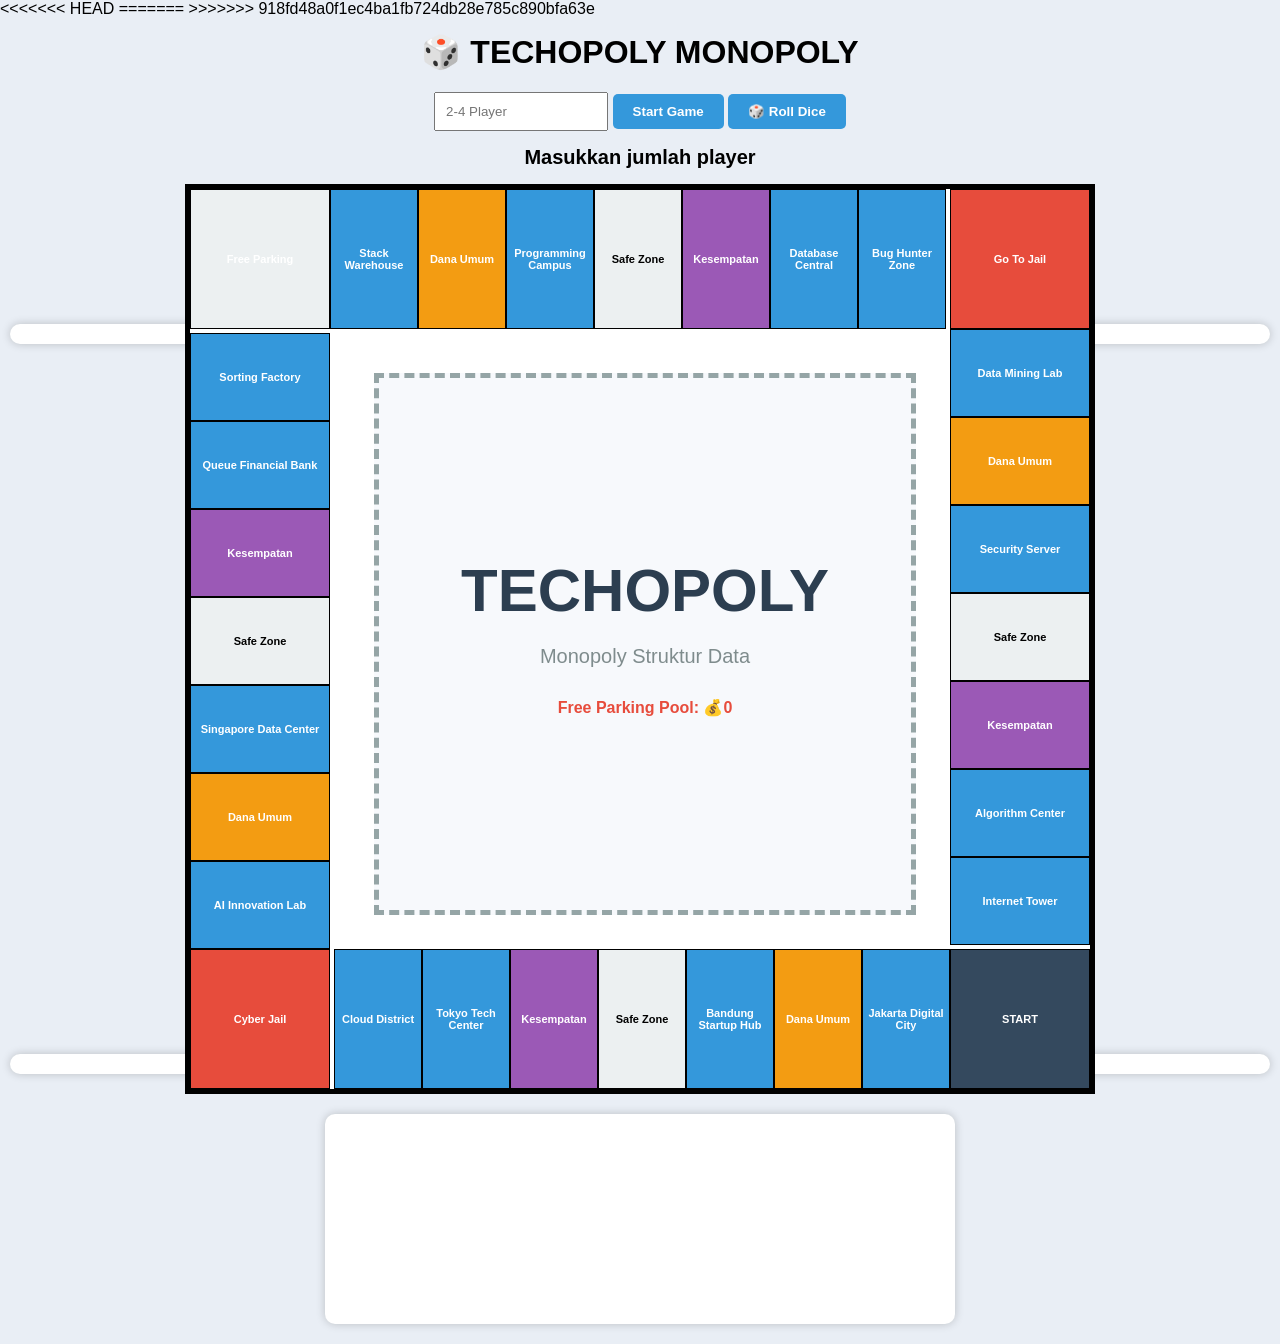
==== exe.10.html @ 0ae39b05 "Pibe" ====
<!DOCTYPE html>
<html lang="id">
<head>
<meta charset="UTF-8">
<meta name="viewport" content="width=device-width, initial-scale=1.0">

<<<<<<< HEAD
<title>TECHOPOLY - Monopoly Struktur Data</title>
=======
<title>Media Pembelajaran iruz king cols</title>
>>>>>>> 918fd48a0f1ec4ba1fb724db28e785c890bfa63e

<style>

body{
    margin:0;
    padding:0;
    background:#e9eef5;
    font-family:Arial;
}

h1{
    text-align:center;
    margin-top:15px;
}

.top-control{
    text-align:center;
    margin-bottom:15px;
}

input{
    padding:10px;
    width:150px;
}

button{
    padding:10px 20px;
    border:none;
    background:#3498db;
    color:white;
    border-radius:5px;
    cursor:pointer;
    font-weight:bold;
}

button:hover{
    background:#2980b9;
}

.turn-box{
    text-align:center;
    font-size:20px;
    font-weight:bold;
    margin-bottom:10px;
}

.queue-box{
    text-align:center;
    margin-bottom:15px;
    font-size:18px;
}

.game-container{
    display:flex;
    justify-content:center;
    position:relative;
}

.board{
    width:900px;
    height:900px;
    background:white;
    border:5px solid black;
    position:relative;
}

.tile{
    position:absolute;
    border:1px solid black;
    box-sizing:border-box;
    display:flex;
    justify-content:center;
    align-items:center;
    text-align:center;
    font-size:11px;
    font-weight:bold;
    padding:5px;
}

.corner{
    width:140px;
    height:140px;
    background:#34495e;
    color:white;
}

.horizontal{
    width:88px;
    height:140px;
}

.vertical{
    width:140px;
    height:88px;
}

.property{
    background:#3498db;
    color:white;
}

.chance{
    background:#9b59b6;
    color:white;
}

.community{
    background:#f39c12;
    color:white;
}

.safe{
    background:#ecf0f1;
}

.jail{
    background:#e74c3c;
    color:white;
}

.center-area{
    position:absolute;
    width:532px;
    height:532px;
    left:184px;
    top:184px;
    background:#f7f9fc;
    border:5px dashed #95a5a6;

    display:flex;
    justify-content:center;
    align-items:center;
    flex-direction:column;
}

.center-area h1{
    font-size:60px;
    margin:0;
    color:#2c3e50;
}

.center-area p{
    font-size:20px;
    color:#7f8c8d;
}

.player{
    width:24px;
    height:24px;
    border-radius:50%;
    position:absolute;
    z-index:999;
    transition:all .5s;

    display:flex;
    justify-content:center;
    align-items:center;

    color:white;
    font-size:12px;
    font-weight:bold;

    border:2px solid white;
}

.player-info{
    position:absolute;
    width:180px;
    background:white;
    border-radius:10px;
    padding:10px;
    box-shadow:0 0 10px rgba(0,0,0,0.2);
    font-size:14px;
    max-height: 250px;
    overflow-y: auto;
}

#p1box{
    left:10px;
    top:140px;
}

#p2box{
    right:10px;
    top:140px;
}

#p3box{
    left:10px;
    bottom:20px;
}

#p4box{
    right:10px;
    bottom:20px;
}

.log{
    width:600px;
    margin:20px auto;
    background:white;
    border-radius:10px;
    padding:15px;
    height:180px;
    overflow:auto;
    box-shadow:0 0 10px rgba(0,0,0,0.2);
}

.property-list {
    margin-top: 5px;
    padding-left: 15px;
    font-size: 11px;
    color: #555;
}

</style>
</head>
<body>

<h1>🎲 TECHOPOLY MONOPOLY</h1>

<div class="top-control">

<input type="number" id="playerCount" min="2" max="4" placeholder="2-4 Player">

<button onclick="startGame()">Start Game</button>

<button onclick="rollDice()">🎲 Roll Dice</button>

</div>

<div class="turn-box" id="turnInfo">
Masukkan jumlah player
</div>

<div class="queue-box" id="queueDisplay"></div>

<div class="game-container">

<div id="p1box" class="player-info"></div>
<div id="p2box" class="player-info"></div>
<div id="p3box" class="player-info"></div>
<div id="p4box" class="player-info"></div>

<div class="board" id="board">

<div class="center-area">
<h1>TECHOPOLY</h1>
<p>Monopoly Struktur Data</p>
<p id="poolDisplay" style="font-size: 16px; margin-top: 10px; color: #e74c3c; font-weight: bold;">Free Parking Pool: 💰0</p>
</div>

</div>

</div>

<div class="log" id="log"></div>

<script>

const board = document.getElementById("board");
const logBox = document.getElementById("log");
const turnInfo = document.getElementById("turnInfo");
const queueDisplay = document.getElementById("queueDisplay");
const poolDisplay = document.getElementById("poolDisplay");

const colors = ["red","blue","green","orange"];

let players = [];
let turnQueue = [];
let gameStarted = false;
let isMoving = false;
let freeParkingPool = 0; // Menampung denda kartu keuangan

const targetMoney = 1500; // Ditingkatkan sedikit agar persaingan list properti terasa

const tiles = [];

/* INDEX PENTING PADA TILE */
const CYBER_JAIL_INDEX = 8;
const FREE_PARKING_INDEX = 16;
const GO_TO_JAIL_INDEX = 24;

/* ====================================== */
/* MEMBUAT TILE */
/* ====================================== */

function createTiles(){

tiles.length = 0;

const names = [

"START",
"Jakarta Digital City",
"Dana Umum",
"Bandung Startup Hub",
"Safe Zone",
"Kesempatan",
"Tokyo Tech Center",
"Cloud District",

"Cyber Jail",

"AI Innovation Lab",
"Dana Umum",
"Singapore Data Center",
"Safe Zone",
"Kesempatan",
"Queue Financial Bank",
"Sorting Factory",

"Free Parking",

"Stack Warehouse",
"Dana Umum",
"Programming Campus",
"Safe Zone",
"Kesempatan",
"Database Central",
"Bug Hunter Zone",

"Go To Jail",

"Data Mining Lab",
"Dana Umum",
"Security Server",
"Safe Zone",
"Kesempatan",
"Algorithm Center",
"Internet Tower"

];

let path = [];

path.push({x:760,y:760,w:140,h:140});

for(let i=0;i<7;i++){

path.push({
x:672-(i*88),
y:760,
w:88,
h:140
});

}

path.push({x:0,y:760,w:140,h:140});

for(let i=0;i<7;i++){

path.push({
x:0,
y:672-(i*88),
w:140,
h:88
});

}

path.push({x:0,y:0,w:140,h:140});

for(let i=0;i<7;i++){

path.push({
x:140+(i*88),
y:0,
w:88,
h:140
});

}

path.push({x:760,y:0,w:140,h:140});

for(let i=0;i<7;i++){

path.push({
x:760,
y:140+(i*88),
w:140,
h:88
});

}

for(let i=0;i<32;i++){

let type = "property";

if(names[i].includes("Dana")) type = "community";
if(names[i].includes("Kesempatan")) type = "chance";
if(names[i].includes("Safe")) type = "safe";
if(names[i].includes("Jail")) type = "jail";
if(names[i] === "START") type = "start";
if(names[i] === "Free Parking") type = "safe";
if(names[i] === "Go To Jail") type = "jail";

tiles.push({

name:names[i],
type:type,

price:100 + (i*5),
rent:20 + (i*2),

owner:null,

x:path[i].x,
y:path[i].y,
w:path[i].w,
h:path[i].h

});

}

}

createTiles();



/* ====================================== */
/* MEMBUAT BOARD */
/* ====================================== */

function createBoard(){

// Bersihkan tile lama jika ada sebelum render ulang (menjaga area tengah tetap ada)
document.querySelectorAll(".tile").forEach(e => e.remove());

tiles.forEach(tile=>{

let div = document.createElement("div");

div.classList.add("tile");

if(tile.w === 140 && tile.h === 140){

div.classList.add("corner");

}
else if(tile.h === 140){

div.classList.add("horizontal");

}
else{

div.classList.add("vertical");

}

if(tile.type === "property") div.classList.add("property");
if(tile.type === "chance") div.classList.add("chance");
if(tile.type === "community") div.classList.add("community");
if(tile.type === "safe") div.classList.add("safe");
if(tile.type === "jail") div.classList.add("jail");

div.style.left = tile.x + "px";
div.style.top = tile.y + "px";

div.innerHTML = tile.name;

board.appendChild(div);

});

}

createBoard();



/* ====================================== */
/* QUIZ STORY TELLING */
/* ====================================== */

const storyChallenges = [

{
question:
"Di sebuah bank digital, pelanggan yang datang lebih dulu selalu dilayani terlebih dahulu agar sistem tetap adil. Sistem apakah yang digunakan?",
answer:"fifo",
reward:80,
penalty:30,
explanation:"Bank menggunakan konsep FIFO"
},

{
question:
"Seorang koki menumpuk piring bersih di dapur. Saat digunakan, piring paling atas selalu diambil lebih dulu. Konsep apakah ini?",
answer:"lifo",
reward:80,
penalty:30,
explanation:"Tumpukan piring menerapkan konsep LIFO"
},

{
question:
"Sebuah perusahaan ingin mengurutkan data pelanggan dari nilai terkecil ke terbesar agar mudah dibaca admin. Proses ini disebut?",
answer:"sorting",
reward:70,
penalty:25,
explanation:"Mengurutkan data disebut sorting"
},

{
question:
"Kereta api memiliki gerbong yang saling terhubung satu per satu. Struktur data apa yang mirip konsep tersebut?",
answer:"linked list",
reward:90,
penalty:35,
explanation:"Gerbong saling terhubung seperti linked list"
}

];



/* ====================================== */
/* KARTU KESEMPATAN */
/* ====================================== */

const chanceCards = [

"🚀 Startup anda viral! +100 uang",
"💻 Sistem server rusak. Denda -70 uang masuk kas Free Parking",
"📈 Investasi AI berhasil. +120 uang",
"🖨 Printer overload karena antrian panjang. Bayar denda 50 ke Free Parking",
"⚡ Anda menemukan algoritma baru. Maju 3 langkah"

];



/* ====================================== */
/* KARTU DANA UMUM */
/* ====================================== */

const communityCards = [

"📦 Gudang data berhasil dirapikan. +80 uang",
"🔌 Server mati mendadak. Denda -60 uang masuk kas Free Parking",
"📊 Data pelanggan berhasil diurutkan. +90 uang",
"🧠 Tim programmer menemukan bug besar. Denda -50 uang masuk kas Free Parking",
"💰 Perusahaan mendapat investor baru. +100 uang"

];



/* ====================================== */
/* START GAME */
/* ====================================== */

function startGame(){

let count =
parseInt(document.getElementById("playerCount").value);

if(isNaN(count) || count < 2 || count > 4){

alert("Player harus 2-4");

return;

}

players = [];
turnQueue = [];
freeParkingPool = 0;
poolDisplay.innerHTML = "Free Parking Pool: 💰" + freeParkingPool;

tiles.forEach(tile=>{

tile.owner = null;

});

document.querySelectorAll(".player").forEach(e=>e.remove());

for(let i=0;i<count;i++){

let player = document.createElement("div");

player.classList.add("player");

player.style.background = colors[i];

player.innerHTML = i+1;

board.appendChild(player);

players.push({

name:"P"+(i+1),
money:500,
position:0,
properties:[],
element:player,
jailTurns: 0 // Menandakan sisa turn dipenjara

});

turnQueue.push(i);

}

gameStarted = true;

updateAllPlayerPositions();

updateUI();

addLog("🎮 Game dimulai!");

}



/* ====================================== */
/* UPDATE POSISI PLAYER */
/* ====================================== */

function updateAllPlayerPositions(){

tiles.forEach((tile,tileIndex)=>{

let playersInTile = [];

players.forEach((player,index)=>{

if(player.position === tileIndex){

playersInTile.push({
player:player,
index:index
});

}

});

playersInTile.forEach((data,order)=>{

let playerSize = 24;

let spacing = 5;

let cols = 2;

let row = Math.floor(order / cols);

let col = order % cols;

let offsetX =
10 + (col * (playerSize + spacing));

let offsetY =
10 + (row * (playerSize + spacing));

data.player.element.style.left =
(tile.x + offsetX) + "px";

data.player.element.style.top =
(tile.y + offsetY) + "px";

});

});

}



/* ====================================== */
/* UPDATE UI */
/* ====================================== */

function updateUI(){

const boxes = [

document.getElementById("p1box"),
document.getElementById("p2box"),
document.getElementById("p3box"),
document.getElementById("p4box")

];

boxes.forEach(box=>box.innerHTML="");

players.forEach((player,index)=>{

// Membuat list HTML untuk list properti
let propsHTML = "";
if(player.properties.length > 0) {
    propsHTML = "<ol class='property-list'>";
    player.properties.forEach(p => {
        propsHTML += `<li>${p}</li>`;
    });
    propsHTML += "</ol>";
} else {
    propsHTML = "<br><span style='font-size:11px; color:#aaa; padding-left:15px;'>Belum ada properti</span>";
}

let statusJail = player.jailTurns > 0 ? ` <span style="color:red;">(🔒 Jailed)</span>` : "";

boxes[index].innerHTML =

`
<h3 style="color:${colors[index]}; margin: 5px 0;">
${player.name}${statusJail}
</h3>

💰 Money: ${player.money}<br>
🏠 Jumlah Properti: ${player.properties.length}
<div style="font-weight:bold; margin-top:5px; font-size:12px;">Daftar Properti:</div>
${propsHTML}
`;

});

poolDisplay.innerHTML = "Free Parking Pool: 💰" + freeParkingPool;

if (turnQueue.length > 0) {
    turnInfo.innerHTML = "🎯 Giliran " + players[turnQueue[0]].name;

    let queueText = "";
    turnQueue.forEach(index=>{
        queueText +=
        `<span style="color:${colors[index]}">
        [${players[index].name}]
        </span> ➜ `;
    });
    queueDisplay.innerHTML = queueText;
}

}



/* ====================================== */
/* LOG */
/* ====================================== */

function addLog(text){

logBox.innerHTML += text + "<br>";

logBox.scrollTop = logBox.scrollHeight;

}



/* ====================================== */
/* ROLL DICE */
/* ====================================== */

function rollDice(){

if(!gameStarted || isMoving) return;

let currentPlayer = turnQueue[0];

// Cek apakah player sedang berada di dalam Cyber Jail
if(players[currentPlayer].jailTurns > 0) {
    players[currentPlayer].jailTurns--;
    addLog(`🔒 ${players[currentPlayer].name} berada di Cyber Jail dan kehilangan putaran ini! (Sisa hukuman: ${players[currentPlayer].jailTurns} turn)`);
    alert(`🔒 ${players[currentPlayer].name} kehilangan turn saat ini karena dipenjara.`);
    nextTurn();
    return;
}

let dice = Math.floor(Math.random()*6)+1;

addLog(
"🎲 " +
players[currentPlayer].name +
" mendapat angka " +
dice
);

movePlayer(currentPlayer,dice);

}



/* ====================================== */
/* MOVE PLAYER */
/* ====================================== */

function movePlayer(playerIndex,steps){

isMoving = true;

let count = 0;

let interval = setInterval(()=>{

players[playerIndex].position++;

if(players[playerIndex].position >= tiles.length){

players[playerIndex].position = 0;

players[playerIndex].money += 150;

addLog(
"💰 " +
players[playerIndex].name +
" melewati START (+150)"
);

}

updateAllPlayerPositions();

count++;

if(count >= steps){

clearInterval(interval);

processTile(playerIndex);

}

},400);

}



/* ====================================== */
/* PROCESS TILE */
/* ====================================== */

function processTile(playerIndex){

let tile = tiles[players[playerIndex].position];

addLog(
"📍 " +
players[playerIndex].name +
" berada di " +
tile.name
);

/* GO TO JAIL TILE MECHANIC */
if(players[playerIndex].position === GO_TO_JAIL_INDEX) {
    alert(`🚨 Ouch! ${players[playerIndex].name} melakukan illegal hacking! Anda dikirim langsung ke Cyber Jail.`);
    players[playerIndex].position = CYBER_JAIL_INDEX; // Pindah langsung ke Cyber Jail
    players[playerIndex].jailTurns = 1; // Kehilangan 1 putaran berikutnya
    addLog(`🚨 ${players[playerIndex].name} dipindahkan ke Cyber Jail dan terkena skip status.`);
    updateAllPlayerPositions();
    nextTurn();
    return;
}

/* FREE PARKING TILE MECHANIC */
if(players[playerIndex].position === FREE_PARKING_INDEX) {
    if(freeParkingPool > 0) {
        alert(`🎁 FREE PARKING! ${players[playerIndex].name} mendapatkan semua bonus kas terkumpul sebesar 💰${freeParkingPool}!`);
        players[playerIndex].money += freeParkingPool;
        addLog(`🎁 ${players[playerIndex].name} mengambil dana Free Parking sebesar +${freeParkingPool}`);
        freeParkingPool = 0;
    } else {
        alert(`🟢 Anda beristirahat dengan aman di Free Parking. Kas pool saat ini kosong.`);
        addLog(`🟢 ${players[playerIndex].name} singgah di Free Parking.`);
    }
}

/* PROPERTY */

if(tile.type === "property"){

if(tile.owner === null){

let buy = confirm(

tile.name +
"\nHarga: " +
tile.price +
"\nBeli properti?"

);

if(buy){

if(players[playerIndex].money >= tile.price){

players[playerIndex].money -= tile.price;

tile.owner = playerIndex;

players[playerIndex].properties.push(tile.name);

addLog(
"🏠 " +
players[playerIndex].name +
" membeli " +
tile.name
);

}
else{

alert("Uang tidak cukup");

}

}

}
else if(
tile.owner !== null &&
tile.owner !== playerIndex
){

players[playerIndex].money -= tile.rent;

players[tile.owner].money += tile.rent;

addLog(
"💸 " +
players[playerIndex].name +
" membayar sewa ke " +
players[tile.owner].name
);

}



/* QUIZ HANYA DI PROPERTY */

if(Math.random() < 0.45){

showChallenge(playerIndex);

}

}



/* KESEMPATAN */

if(tile.type === "chance"){

processChance(playerIndex);

}



/* DANA UMUM */

if(tile.type === "community"){

processCommunity(playerIndex);

}



/* SAFE ZONE & JAIL VISIT ONLY */

if(
tile.type === "safe" ||
tile.type === "start" ||
tile.type === "jail"
){
    if(players[playerIndex].position === CYBER_JAIL_INDEX && players[playerIndex].jailTurns === 0) {
        addLog("🟢 Safe Zone: Berkunjung saja ke Cyber Jail.");
    } else if (players[playerIndex].position !== FREE_PARKING_INDEX) {
        addLog("🟢 Safe Zone");
    }
}



nextTurn();

}



/* ====================================== */
/* PROCESS KESEMPATAN */
/* ====================================== */

function processChance(playerIndex){

let card =
chanceCards[Math.floor(Math.random()*chanceCards.length)];

alert("🎴 KESEMPATAN\n\n" + card);

addLog("🎴 " + card);

if(card.includes("+100"))
players[playerIndex].money += 100;

if(card.includes("+120"))
players[playerIndex].money += 120;

if(card.includes("-70")) {
    players[playerIndex].money -= 70;
    freeParkingPool += 70;
}

if(card.includes("Bayar denda 50")) {
    players[playerIndex].money -= 50;
    freeParkingPool += 50;
}

if(card.includes("Maju 3")){

players[playerIndex].position += 3;

if(players[playerIndex].position >= tiles.length){

players[playerIndex].position %= tiles.length;

}

updateAllPlayerPositions();

}

}



/* ====================================== */
/* PROCESS DANA UMUM */
/* ====================================== */

function processCommunity(playerIndex){

let card =
communityCards[Math.floor(Math.random()*communityCards.length)];

alert("📦 DANA UMUM\n\n" + card);

addLog("📦 " + card);

if(card.includes("+80"))
players[playerIndex].money += 80;

if(card.includes("+90"))
players[playerIndex].money += 90;

if(card.includes("+100"))
players[playerIndex].money += 100;

if(card.includes("-60")) {
    players[playerIndex].money -= 60;
    freeParkingPool += 60;
}

if(card.includes("-50")) {
    players[playerIndex].money -= 50;
    freeParkingPool += 50;
}

}



/* ====================================== */
/* QUIZ */
/* ====================================== */

function showChallenge(playerIndex){

let challenge =
storyChallenges[
Math.floor(Math.random()*storyChallenges.length)
];

let choose = confirm(

challenge.question +

"\n\nOK = Jawab Tantangan" +

"\nCancel = Bayar Denda " +
challenge.penalty + " ke Free Parking"

);

if(choose){

let ans = prompt("Jawaban:");

if(
ans &&
ans.toLowerCase().trim() ===
challenge.answer.toLowerCase()
){

alert(
"✅ BENAR!\n\n" +
challenge.explanation
);

players[playerIndex].money += challenge.reward;

addLog(
"✅ " +
players[playerIndex].name +
" menjawab benar"
);

}
else{

alert(
"❌ SALAH!\n\n" +
challenge.explanation + `. Denda dialokasikan ke Free Parking.`
);

players[playerIndex].money -= challenge.penalty;
freeParkingPool += challenge.penalty;

addLog(
"❌ " +
players[playerIndex].name +
" menjawab salah"
);

}

}
else{

players[playerIndex].money -= challenge.penalty;
freeParkingPool += challenge.penalty;

addLog(
"💸 " +
players[playerIndex].name +
" skip tantangan, denda masuk Free Parking"
);

}

}



/* ====================================== */
/* NEXT TURN */
/* ====================================== */

function nextTurn(){

checkWinner();

turnQueue.push(turnQueue.shift());

updateUI();

isMoving = false;

}



/* ====================================== */
/* CEK PEMENANG */
/* ====================================== */

function checkWinner(){

players.forEach(player=>{

if(player.money >= targetMoney){

alert(player.name + " MENANG karena mencapai batas target finansial!");

gameStarted = false;

}

if(player.money <= 0){

alert(player.name + " bangkrut!");

gameStarted = false;

}

});

}

</script>

</body>
</html>
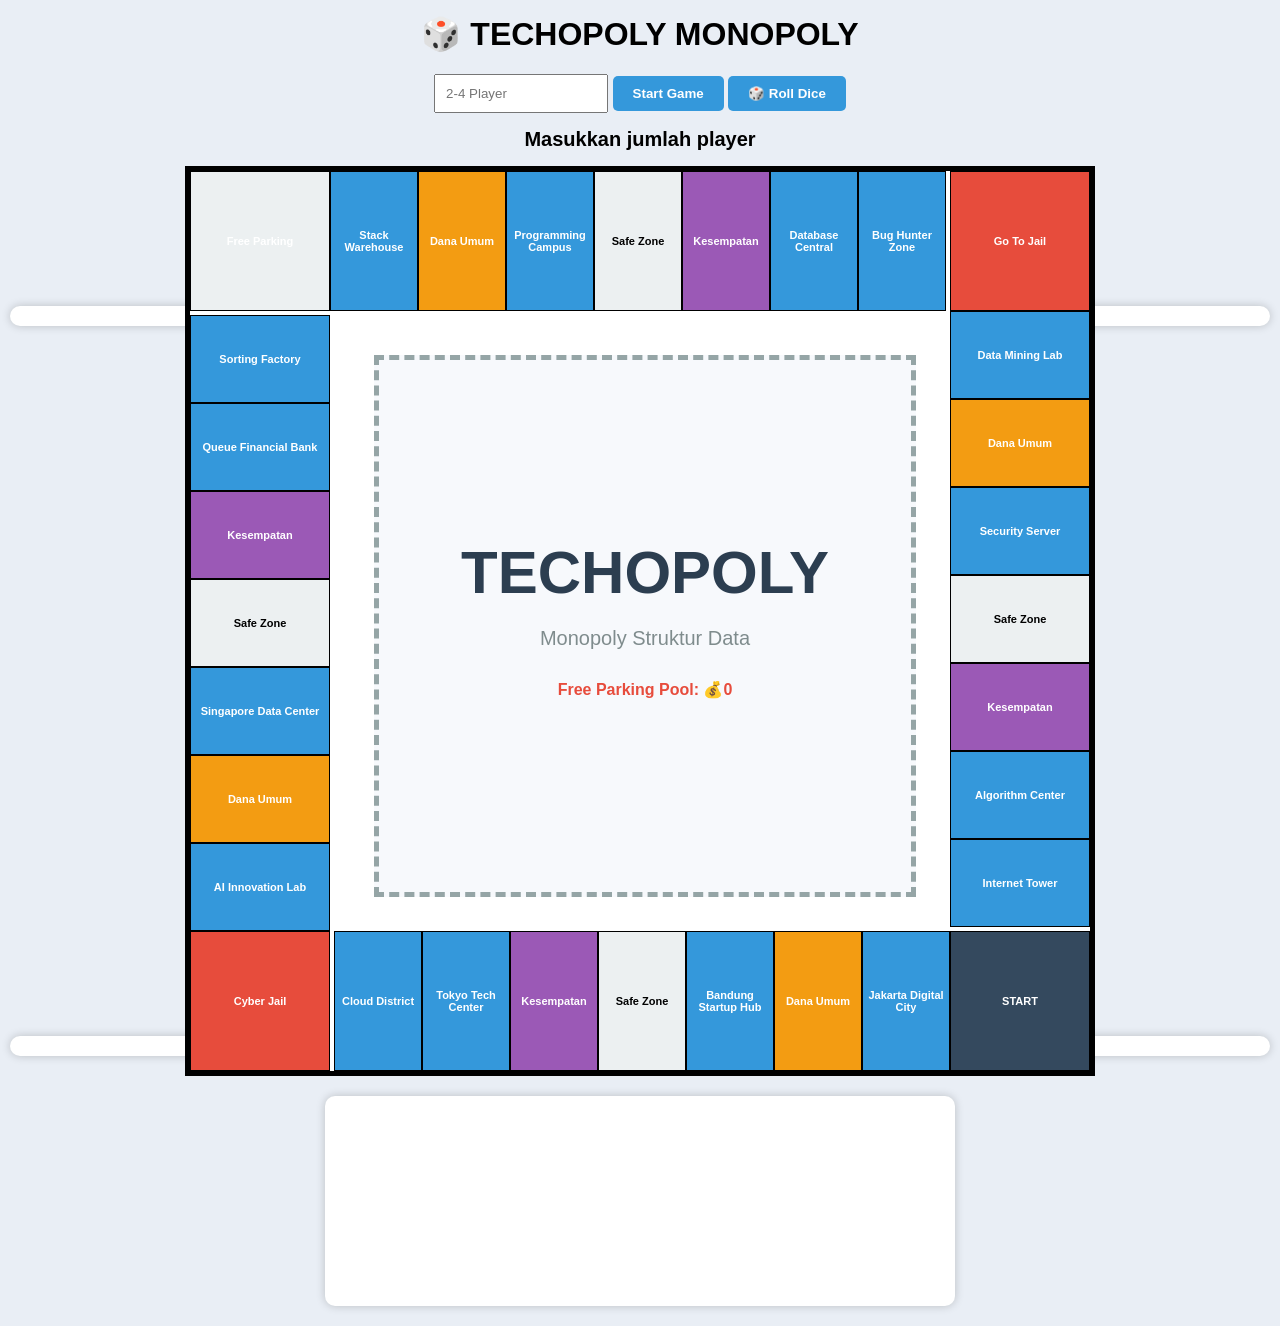
==== commit 83c79cdd: "kafin" ====
--- a/exe.10.html
+++ b/exe.10.html
@@ -4,11 +4,7 @@
 <meta charset="UTF-8">
 <meta name="viewport" content="width=device-width, initial-scale=1.0">
 
-<<<<<<< HEAD
 <title>TECHOPOLY - Monopoly Struktur Data</title>
-=======
-<title>Media Pembelajaran iruz king cols</title>
->>>>>>> 918fd48a0f1ec4ba1fb724db28e785c890bfa63e
 
 <style>
 
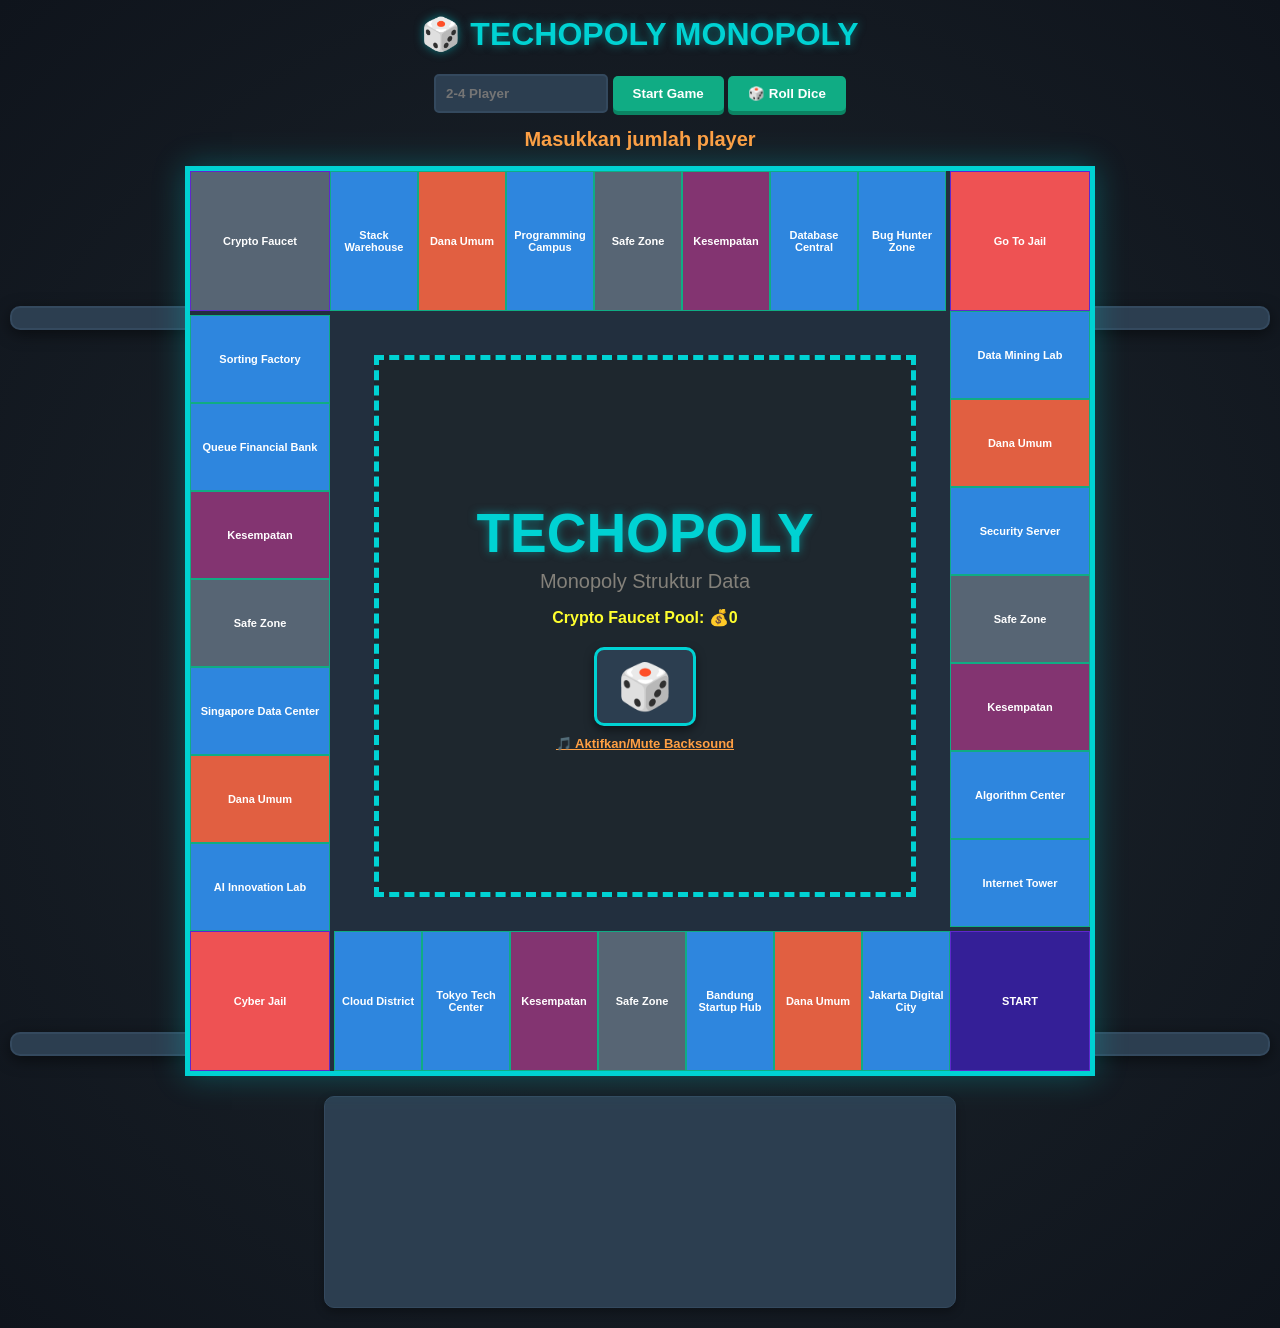
==== commit ddabad65: "Pibe update baru" ====
--- a/exe.10.html
+++ b/exe.10.html
@@ -3,223 +3,195 @@
 <head>
 <meta charset="UTF-8">
 <meta name="viewport" content="width=device-width, initial-scale=1.0">
-
 <title>TECHOPOLY - Monopoly Struktur Data</title>
 
 <style>
-
-body{
-    margin:0;
-    padding:0;
-    background:#e9eef5;
-    font-family:Arial;
-}
-
-h1{
-    text-align:center;
-    margin-top:15px;
-}
-
-.top-control{
-    text-align:center;
-    margin-bottom:15px;
-}
-
-input{
-    padding:10px;
-    width:150px;
-}
-
-button{
-    padding:10px 20px;
-    border:none;
-    background:#3498db;
-    color:white;
-    border-radius:5px;
-    cursor:pointer;
-    font-weight:bold;
-}
-
-button:hover{
-    background:#2980b9;
-}
-
-.turn-box{
-    text-align:center;
-    font-size:20px;
-    font-weight:bold;
-    margin-bottom:10px;
-}
-
-.queue-box{
-    text-align:center;
-    margin-bottom:15px;
-    font-size:18px;
-}
-
-.game-container{
-    display:flex;
-    justify-content:center;
-    position:relative;
-}
-
-.board{
-    width:900px;
-    height:900px;
-    background:white;
-    border:5px solid black;
-    position:relative;
-}
-
-.tile{
-    position:absolute;
-    border:1px solid black;
-    box-sizing:border-box;
-    display:flex;
-    justify-content:center;
-    align-items:center;
-    text-align:center;
-    font-size:11px;
-    font-weight:bold;
-    padding:5px;
-}
-
-.corner{
-    width:140px;
-    height:140px;
-    background:#34495e;
-    color:white;
-}
-
-.horizontal{
-    width:88px;
-    height:140px;
-}
-
-.vertical{
-    width:140px;
-    height:88px;
-}
-
-.property{
-    background:#3498db;
-    color:white;
-}
-
-.chance{
-    background:#9b59b6;
-    color:white;
-}
-
-.community{
-    background:#f39c12;
-    color:white;
-}
-
-.safe{
-    background:#ecf0f1;
-}
-
-.jail{
-    background:#e74c3c;
-    color:white;
-}
-
-.center-area{
-    position:absolute;
-    width:532px;
-    height:532px;
-    left:184px;
-    top:184px;
-    background:#f7f9fc;
-    border:5px dashed #95a5a6;
-
-    display:flex;
-    justify-content:center;
-    align-items:center;
-    flex-direction:column;
-}
-
-.center-area h1{
-    font-size:60px;
-    margin:0;
-    color:#2c3e50;
-}
-
-.center-area p{
-    font-size:20px;
-    color:#7f8c8d;
-}
-
-.player{
-    width:24px;
-    height:24px;
-    border-radius:50%;
-    position:absolute;
-    z-index:999;
-    transition:all .5s;
-
-    display:flex;
-    justify-content:center;
-    align-items:center;
-
-    color:white;
-    font-size:12px;
-    font-weight:bold;
-
-    border:2px solid white;
-}
-
-.player-info{
-    position:absolute;
-    width:180px;
-    background:white;
-    border-radius:10px;
-    padding:10px;
-    box-shadow:0 0 10px rgba(0,0,0,0.2);
-    font-size:14px;
+/* 1. BACKGROUND & ESTETIKA BARU: Tema Dark Tech / Cyberpunk Modern */
+body {
+    margin: 0;
+    padding: 0;
+    background: radial-gradient(circle, #1e272e 0%, #0f141c 100%);
+    color: #ffffff;
+    font-family: 'Segoe UI', Arial, sans-serif;
+}
+
+h1 {
+    text-align: center;
+    margin-top: 15px;
+    color: #00d2d3;
+    text-shadow: 0 0 10px rgba(0, 210, 211, 0.5);
+}
+
+.top-control {
+    text-align: center;
+    margin-bottom: 15px;
+}
+
+input {
+    padding: 10px;
+    width: 150px;
+    border: 2px solid #34495e;
+    background: #2c3e50;
+    color: white;
+    border-radius: 5px;
+    font-weight: bold;
+}
+
+button {
+    padding: 10px 20px;
+    border: none;
+    background: #10ac84;
+    color: white;
+    border-radius: 5px;
+    cursor: pointer;
+    font-weight: bold;
+    box-shadow: 0 4px 0 #0b8463;
+    transition: all 0.1s ease;
+}
+
+button:hover { background: #1dd1a1; }
+button:active { transform: translateY(4px); box-shadow: none; }
+button:disabled { background: #57606f; box-shadow: none; cursor: not-allowed; }
+
+.turn-box {
+    text-align: center;
+    font-size: 20px;
+    font-weight: bold;
+    margin-bottom: 10px;
+    color: #ff9f43;
+}
+
+.queue-box {
+    text-align: center;
+    margin-bottom: 15px;
+    font-size: 18px;
+}
+
+.game-container {
+    display: flex;
+    justify-content: center;
+    position: relative;
+}
+
+/* BOARD UPGRADE: Efek neon border glowing */
+.board {
+    width: 900px;
+    height: 900px;
+    background: #222f3e;
+    border: 5px solid #00d2d3;
+    position: relative;
+    box-shadow: 0 0 30px rgba(0, 210, 211, 0.3);
+}
+
+.tile {
+    position: absolute;
+    border: 1px solid #10ac84;
+    box-sizing: border-box;
+    display: flex;
+    justify-content: center;
+    align-items: center;
+    text-align: center;
+    font-size: 11px;
+    font-weight: bold;
+    padding: 5px;
+    color: #ffffff;
+}
+
+.corner {
+    width: 140px;
+    height: 140px;
+    background: #341f97;
+    color: #ffffff;
+    border: 1px solid #5f27cd;
+}
+
+.horizontal { width: 88px; height: 140px; }
+.vertical { width: 140px; height: 88px; }
+
+.property { background: #2e86de; }
+.chance { background: #833471; }
+.community { background: #e15f41; }
+.safe { background: #576574; }
+.jail { background: #ee5253; }
+
+.center-area {
+    position: absolute;
+    width: 532px;
+    height: 532px;
+    left: 184px;
+    top: 184px;
+    background: #1e272e;
+    border: 5px dashed #00d2d3;
+    display: flex;
+    justify-content: center;
+    align-items: center;
+    flex-direction: column;
+}
+
+.center-area h1 { font-size: 55px; margin: 0; color: #00d2d3; }
+.center-area p { font-size: 20px; color: #84817a; margin: 5px 0; }
+
+.dice-visual {
+    font-size: 45px;
+    margin-top: 15px;
+    background: #2c3e50;
+    padding: 10px 20px;
+    border: 3px solid #00d2d3;
+    border-radius: 10px;
+    box-shadow: 0 4px 10px rgba(0,0,0,0.5);
+    color: white;
+}
+
+.player {
+    width: 24px;
+    height: 24px;
+    border-radius: 50%;
+    position: absolute;
+    z-index: 999;
+    transition: all .3s ease-out; /* Animasi dipercepat agar pas dengan SFX melangkah */
+    display: flex;
+    justify-content: center;
+    align-items: center;
+    color: white;
+    font-size: 12px;
+    font-weight: bold;
+    border: 2px solid white;
+    box-shadow: 0 0 8px rgba(255,255,255,0.8);
+}
+
+.player-info {
+    position: absolute;
+    width: 180px;
+    background: #2c3e50;
+    border: 2px solid #34495e;
+    border-radius: 10px;
+    padding: 10px;
+    box-shadow: 0 4px 15px rgba(0,0,0,0.5);
+    font-size: 14px;
     max-height: 250px;
     overflow-y: auto;
 }
 
-#p1box{
-    left:10px;
-    top:140px;
-}
-
-#p2box{
-    right:10px;
-    top:140px;
-}
-
-#p3box{
-    left:10px;
-    bottom:20px;
-}
-
-#p4box{
-    right:10px;
-    bottom:20px;
-}
-
-.log{
-    width:600px;
-    margin:20px auto;
-    background:white;
-    border-radius:10px;
-    padding:15px;
-    height:180px;
-    overflow:auto;
-    box-shadow:0 0 10px rgba(0,0,0,0.2);
-}
-
-.property-list {
-    margin-top: 5px;
-    padding-left: 15px;
-    font-size: 11px;
-    color: #555;
-}
-
+#p1box{ left:10px; top:140px; }
+#p2box{ right:10px; top:140px; }
+#p3box{ left:10px; bottom:20px; }
+#p4box{ right:10px; bottom:20px; }
+
+.log {
+    width: 600px;
+    margin: 20px auto;
+    background: #2c3e50;
+    border: 1px solid #34495e;
+    border-radius: 10px;
+    padding: 15px;
+    height: 180px;
+    overflow: auto;
+    box-shadow: 0 4px 10px rgba(0,0,0,0.3);
+    color: #c8d6e5;
+}
+
+.property-list { margin-top: 5px; padding-left: 15px; font-size: 11px; color: #ffdd59; }
+.audio-control { margin-top: 10px; font-size: 13px; color: #ff9f43; cursor: pointer; text-decoration: underline; font-weight: bold; }
 </style>
 </head>
 <body>
@@ -227,990 +199,624 @@
 <h1>🎲 TECHOPOLY MONOPOLY</h1>
 
 <div class="top-control">
-
-<input type="number" id="playerCount" min="2" max="4" placeholder="2-4 Player">
-
-<button onclick="startGame()">Start Game</button>
-
-<button onclick="rollDice()">🎲 Roll Dice</button>
-
+    <input type="number" id="playerCount" min="2" max="4" placeholder="2-4 Player">
+    <button id="btnStart" onclick="startGame()">Start Game</button>
+    <button id="btnRoll" onclick="rollDice()">🎲 Roll Dice</button>
 </div>
 
-<div class="turn-box" id="turnInfo">
-Masukkan jumlah player
+<div class="turn-box" id="turnInfo">Masukkan jumlah player</div>
+<div class="queue-box" id="queueDisplay"></div>
+
+<div class="game-container">
+    <div id="p1box" class="player-info"></div>
+    <div id="p2box" class="player-info"></div>
+    <div id="p3box" class="player-info"></div>
+    <div id="p4box" class="player-info"></div>
+
+    <div class="board" id="board">
+        <div class="center-area">
+            <h1>TECHOPOLY</h1>
+            <p>Monopoly Struktur Data</p>
+            <p id="poolDisplay" style="font-size: 16px; margin-top: 10px; color: #ffff2e; font-weight: bold;">Crypto Faucet Pool: 💰0</p>
+            <div id="diceVisual" class="dice-visual">🎲</div>
+            <div class="audio-control" onclick="toggleBGM()">🎵 Aktifkan/Mute Backsound</div>
+        </div>
+    </div>
 </div>
 
-<div class="queue-box" id="queueDisplay"></div>
-
-<div class="game-container">
-
-<div id="p1box" class="player-info"></div>
-<div id="p2box" class="player-info"></div>
-<div id="p3box" class="player-info"></div>
-<div id="p4box" class="player-info"></div>
-
-<div class="board" id="board">
-
-<div class="center-area">
-<h1>TECHOPOLY</h1>
-<p>Monopoly Struktur Data</p>
-<p id="poolDisplay" style="font-size: 16px; margin-top: 10px; color: #e74c3c; font-weight: bold;">Free Parking Pool: 💰0</p>
-</div>
-
-</div>
-
-</div>
-
 <div class="log" id="log"></div>
 
+<audio id="bgm" loop src="https://glichet.github.io/hosting-assets/synth_bgm_8bit.mp3" preload="auto"></audio>
+<audio id="sfxDice" src="https://glichet.github.io/hosting-assets/dice_shake.mp3" preload="auto"></audio>
+<audio id="sfxStep" src="https://glichet.github.io/hosting-assets/step_click.mp3" preload="auto"></audio>
+<audio id="sfxCorrect" src="https://glichet.github.io/hosting-assets/correct_chime.mp3" preload="auto"></audio>
+<audio id="sfxWrong" src="https://glichet.github.io/hosting-assets/wrong_buzz.mp3" preload="auto"></audio>
+
 <script>
-
 const board = document.getElementById("board");
 const logBox = document.getElementById("log");
 const turnInfo = document.getElementById("turnInfo");
 const queueDisplay = document.getElementById("queueDisplay");
 const poolDisplay = document.getElementById("poolDisplay");
-
-const colors = ["red","blue","green","orange"];
+const diceVisual = document.getElementById("diceVisual");
+const btnRoll = document.getElementById("btnRoll");
+
+// Audio Selector
+const bgm = document.getElementById("bgm");
+const sfxDice = document.getElementById("sfxDice");
+const sfxStep = document.getElementById("sfxStep");
+const sfxCorrect = document.getElementById("sfxCorrect");
+const sfxWrong = document.getElementById("sfxWrong");
+
+const colors = ["#ff4d4d", "#3498db", "#2ecc71", "#f1c40f"];
+const diceFaces = ["🎲", "⚀", "⚁", "⚂", "⚃", "⚄", "⚅"];
 
 let players = [];
 let turnQueue = [];
 let gameStarted = false;
 let isMoving = false;
-let freeParkingPool = 0; // Menampung denda kartu keuangan
-
-const targetMoney = 1500; // Ditingkatkan sedikit agar persaingan list properti terasa
-
+let freeParkingPool = 0; 
+
+const targetMoney = 1000; 
 const tiles = [];
 
-/* INDEX PENTING PADA TILE */
 const CYBER_JAIL_INDEX = 8;
 const FREE_PARKING_INDEX = 16;
 const GO_TO_JAIL_INDEX = 24;
 
-/* ====================================== */
-/* MEMBUAT TILE */
-/* ====================================== */
+// Atur Volume Suara
+bgm.volume = 0.2;
+sfxDice.volume = 0.6;
+sfxStep.volume = 0.5;
+sfxCorrect.volume = 0.6;
+sfxWrong.volume = 0.6;
+
+function toggleBGM() {
+    if (bgm.paused) {
+        bgm.play().catch(e => alert("Silakan klik sembarang area di web/board terlebih dahulu, baru nyalakan musiknya kembali!"));
+        addLog("🎵 Backsound diaktifkan.");
+    } else {
+        bgm.pause();
+        addLog("🎵 Backsound dimatikan (Mute).");
+    }
+}
 
 function createTiles(){
-
-tiles.length = 0;
-
-const names = [
-
-"START",
-"Jakarta Digital City",
-"Dana Umum",
-"Bandung Startup Hub",
-"Safe Zone",
-"Kesempatan",
-"Tokyo Tech Center",
-"Cloud District",
-
-"Cyber Jail",
-
-"AI Innovation Lab",
-"Dana Umum",
-"Singapore Data Center",
-"Safe Zone",
-"Kesempatan",
-"Queue Financial Bank",
-"Sorting Factory",
-
-"Free Parking",
-
-"Stack Warehouse",
-"Dana Umum",
-"Programming Campus",
-"Safe Zone",
-"Kesempatan",
-"Database Central",
-"Bug Hunter Zone",
-
-"Go To Jail",
-
-"Data Mining Lab",
-"Dana Umum",
-"Security Server",
-"Safe Zone",
-"Kesempatan",
-"Algorithm Center",
-"Internet Tower"
-
+    tiles.length = 0;
+    const names = [
+        "START", "Jakarta Digital City", "Dana Umum", "Bandung Startup Hub", "Safe Zone", "Kesempatan", "Tokyo Tech Center", "Cloud District",
+        "Cyber Jail", "AI Innovation Lab", "Dana Umum", "Singapore Data Center", "Safe Zone", "Kesempatan", "Queue Financial Bank", "Sorting Factory",
+        "Crypto Faucet", "Stack Warehouse", "Dana Umum", "Programming Campus", "Safe Zone", "Kesempatan", "Database Central", "Bug Hunter Zone",
+        "Go To Jail", "Data Mining Lab", "Dana Umum", "Security Server", "Safe Zone", "Kesempatan", "Algorithm Center", "Internet Tower"
+    ];
+
+    let path = [];
+    path.push({x:760,y:760,w:140,h:140});
+    for(let i=0;i<7;i++) { path.push({x:672-(i*88), y:760, w:88, h:140}); }
+    path.push({x:0,y:760,w:140,h:140});
+    for(let i=0;i<7;i++) { path.push({x:0, y:672-(i*88), w:140, h:88}); }
+    path.push({x:0,y:0,w:140,h:140});
+    for(let i=0;i<7;i++) { path.push({x:140+(i*88), y:0, w:88, h:140}); }
+    path.push({x:760,y:0,w:140,h:140});
+    for(let i=0;i<7;i++) { path.push({x:760, y:140+(i*88), w:140, h:88}); }
+
+    for(let i=0;i<32;i++){
+        let type = "property";
+        if(names[i].includes("Dana")) type = "community";
+        if(names[i].includes("Kesempatan")) type = "chance";
+        if(names[i].includes("Safe")) type = "safe";
+        if(names[i].includes("Jail")) type = "jail";
+        if(names[i] === "START") type = "start";
+        if(names[i] === "Crypto Faucet") type = "safe";
+        if(names[i] === "Go To Jail") type = "jail";
+
+        tiles.push({
+            name:names[i],
+            type:type,
+            price:100 + (i*5),
+            rent:20 + (i*2),
+            owner:null,
+            x:path[i].x, y:path[i].y, w:path[i].w, h:path[i].h
+        });
+    }
+}
+createTiles();
+
+function createBoard(){
+    document.querySelectorAll(".tile").forEach(e => e.remove());
+    tiles.forEach(tile=>{
+        let div = document.createElement("div");
+        div.classList.add("tile");
+        if(tile.w === 140 && tile.h === 140) { div.classList.add("corner"); }
+        else if(tile.h === 140) { div.classList.add("horizontal"); }
+        else { div.classList.add("vertical"); }
+
+        if(tile.type === "property") div.classList.add("property");
+        if(tile.type === "chance") div.classList.add("chance");
+        if(tile.type === "community") div.classList.add("community");
+        if(tile.type === "safe") div.classList.add("safe");
+        if(tile.type === "jail") div.classList.add("jail");
+
+        div.style.left = tile.x + "px";
+        div.style.top = tile.y + "px";
+        div.innerHTML = tile.name;
+        board.appendChild(div);
+    });
+}
+createBoard();
+
+/* 2. BANK SOAL: 20 Soal Pilihan Ganda (A, B, C) Masing-Masing Materi Ada 5 Soal */
+const storyChallenges = [
+    // --- QUEUE / FIFO (5 Soal) ---
+    { 
+        question: "Di sebuah bank digital, pelanggan yang datang lebih dulu selalu dilayani terlebih dahulu agar sistem tetap adil. Sistem apakah ini?\n\nA. FIFO\nB. LIFO\nC. Random Access", 
+        answer:"A", penalty:30, reward:80, explanation:"Benar! Bank menggunakan konsep antrean FIFO (First In First Out)." 
+    },
+    { 
+        question: "Struktur data linier yang menyisipkan data dari belakang (rear) dan menghapus dari depan (front) disebut...?\n\nA. Stack\nB. Queue\nC. Tree", 
+        answer:"B", penalty:30, reward:80, explanation:"Benar! Itu adalah mekanisme dari Queue (Antrean)." 
+    },
+    { 
+        question: "Kondisi eror ketika mencoba memasukkan data baru ke dalam Queue yang kapasitasnya sudah penuh disebut...?\n\nA. Underflow\nB. Shadowing\nC. Overflow", 
+        answer:"C", penalty:25, reward:70, explanation:"Benar! Kondisi penuh pada struktur data disebut Overflow." 
+    },
+    { 
+        question: "Operasi untuk mengeluarkan atau menghapus elemen pertama dari sebuah struktur data Queue dinamakan...?\n\nA. Enqueue\nB. Dequeue\nC. Pop", 
+        answer:"B", penalty:30, reward:85, explanation:"Benar! Enqueue untuk menambah, Dequeue untuk menghapus data Queue." 
+    },
+    { 
+        question: "Pada Queue, jika elemen X masuk pada urutan ke-3, maka elemen X tersebut akan keluar pada urutan ke-berapa?\n\nA. Urutan ke-1\nB. Urutan terakhir\nC. Urutan ke-3", 
+        answer:"C", penalty:25, reward:75, explanation:"Benar! Karena FIFO, urutan masuk sama dengan urutan keluar." 
+    },
+
+    // --- STACK / LIFO (5 Soal) ---
+    { 
+        question: "Seorang koki menumpuk piring bersih di dapur. Saat digunakan, piring paling atas diambil lebih dulu. Konsep apakah ini?\n\nA. LIFO\nB. FIFO\nC. Linear Search", 
+        answer:"A", penalty:30, reward:80, explanation:"Benar! Tumpukan piring menerapkan konsep LIFO (Last In First Out)." 
+    },
+    { 
+        question: "Struktur data tumpukan di mana operasi penambahan dan penghapusan data hanya bisa dilakukan pada ujung 'Top' dinamakan...?\n\nA. Queue\nB. Linked List\nC. Stack", 
+        answer:"C", penalty:30, reward:80, explanation:"Benar! Struktur data tumpukan tersebut adalah Stack." 
+    },
+    { 
+        question: "Operasi dasar pada Stack yang berfungsi untuk memasukkan data baru ke posisi paling atas disebut...?\n\nA. Push\nB. Pop\nC. Peek", 
+        answer:"A", penalty:25, reward:70, explanation:"Benar! Push digunakan untuk menyisipkan elemen baru ke Stack." 
+    },
+    { 
+        question: "Fitur tombol 'Undo' pada text editor (seperti VS Code atau Word) menerapkan prinsip struktur data apa?\n\nA. Queue\nB. Stack\nC. Graph", 
+        answer:"B", penalty:35, reward:90, explanation:"Benar! Undo mengambil data aksi terakhir yang kita lakukan (LIFO/Stack)." 
+    },
+    { 
+        question: "Kondisi eror ketika kita melakukan operasi mengambil data (POP) pada tumpukan Stack yang kosong disebut...?\n\nA. Underflow\nB. Overflow\nC. Crash Error", 
+        answer:"A", penalty:30, reward:80, explanation:"Benar! Mengambil data dari wadah kosong menyebabkan Underflow." 
+    },
+
+    // --- SORTING (5 Soal) ---
+    { 
+        question: "Proses menyusun dan mengurutkan data acak dari nilai terkecil ke terbesar atau sebaliknya disebut...?\n\nA. Searching\nB. Sorting\nC. Slicing", 
+        answer:"B", penalty:25, reward:70, explanation:"Benar! Mengurutkan data disebut proses sorting." 
+    },
+    { 
+        question: "Algoritma sorting yang membandingkan elemen berdekatan dan menukarnya berulang-ulang seperti gelembung adalah...?\n\nA. Quick Sort\nB. Bubble Sort\nC. Insertion Sort", 
+        answer:"B", penalty:30, reward:80, explanation:"Benar! Gelembung penukaran berdampingan adalah ciri Bubble Sort." 
+    },
+    { 
+        question: "Metode pengurutan data dari nilai terbesar ke nilai terkecil disebut dengan istilah...?\n\nA. Ascending\nB. Hashing\nC. Descending", 
+        answer:"C", penalty:25, reward:75, explanation:"Benar! Descending artinya dari besar ke kecil." 
+    },
+    { 
+        question: "Algoritma sorting yang membagi array menjadi dua bagian lalu menggabungkannya kembali secara terurut disebut...?\n\nA. Merge Sort\nB. Selection Sort\nC. Radix Sort", 
+        answer:"A", penalty:35, reward:90, explanation:"Benar! Merge Sort membagi (divide) lalu menyatukan kembali (merge)." 
+    },
+    { 
+        question: "Bila array angka [3, 1, 4] diurutkan secara Ascending, angka berapakah yang akan menempati indeks pertama (indeks 0)?\n\nA. 3\nB. 1\nC. 4", 
+        answer:"B", penalty:20, reward:70, explanation:"Benar! Setelah diurutkan menjadi [1, 3, 4], jadi indeks 0 adalah angka 1." 
+    },
+
+    // --- LINKED LIST (5 Soal) ---
+    { 
+        question: "Rangkaian gerbong kereta api yang saling terhubung satu sama lain mirip dengan visualisasi struktur data...?\n\nA. Linked List\nB. Stack\nC. Matrix Array", 
+        answer:"A", penalty:35, reward:90, explanation:"Benar! Gerbong terhubung via sambungan/alamat penunjuk seperti Linked List." 
+    },
+    { 
+        question: "Komponen dasar Linked List berupa objek tunggal yang menampung data dan alamat pointer disebut dengan...?\n\nA. Element\nB. Block\nC. Node", 
+        answer:"C", penalty:30, reward:80, explanation:"Benar! Komponen penyusun Linked List dinamakan Node." 
+    },
+    { 
+        question: "Pointer penunjuk khusus yang menyimpan alamat letak elemen pertama di dalam sebuah Linked List disebut...?\n\nA. Head\nB. Tail\nC. Center", 
+        answer:"A", penalty:30, reward:85, explanation:"Benar! Alamat pembuka Linked List dipegang oleh Head." 
+    },
+    { 
+        question: "Pointer dari Node terakhir pada sebuah Single Linked List akan diarahkan ke tujuan kosong yaitu bernilai...?\n\nA. Zero\nB. Void\nC. Null", 
+        answer:"C", penalty:25, reward:80, explanation:"Benar! Ujung akhir Linked List ditandai dengan rujukan ke NULL." 
+    },
+    { 
+        question: "Linked List yang memiliki dua pointer penunjuk (satu ke node sesudahnya dan satu ke node sebelumnya) disebut...?\n\nA. Double Linked List\nB. Circular Linked List\nC. Binary List", 
+        answer:"A", penalty:40, reward:95, explanation:"Benar! Pointer maju dan mundur merupakan ciri Double Linked List." 
+    }
 ];
 
-let path = [];
-
-path.push({x:760,y:760,w:140,h:140});
-
-for(let i=0;i<7;i++){
-
-path.push({
-x:672-(i*88),
-y:760,
-w:88,
-h:140
-});
-
-}
-
-path.push({x:0,y:760,w:140,h:140});
-
-for(let i=0;i<7;i++){
-
-path.push({
-x:0,
-y:672-(i*88),
-w:140,
-h:88
-});
-
-}
-
-path.push({x:0,y:0,w:140,h:140});
-
-for(let i=0;i<7;i++){
-
-path.push({
-x:140+(i*88),
-y:0,
-w:88,
-h:140
-});
-
-}
-
-path.push({x:760,y:0,w:140,h:140});
-
-for(let i=0;i<7;i++){
-
-path.push({
-x:760,
-y:140+(i*88),
-w:140,
-h:88
-});
-
-}
-
-for(let i=0;i<32;i++){
-
-let type = "property";
-
-if(names[i].includes("Dana")) type = "community";
-if(names[i].includes("Kesempatan")) type = "chance";
-if(names[i].includes("Safe")) type = "safe";
-if(names[i].includes("Jail")) type = "jail";
-if(names[i] === "START") type = "start";
-if(names[i] === "Free Parking") type = "safe";
-if(names[i] === "Go To Jail") type = "jail";
-
-tiles.push({
-
-name:names[i],
-type:type,
-
-price:100 + (i*5),
-rent:20 + (i*2),
-
-owner:null,
-
-x:path[i].x,
-y:path[i].y,
-w:path[i].w,
-h:path[i].h
-
-});
-
-}
-
-}
-
-createTiles();
-
-
-
-/* ====================================== */
-/* MEMBUAT BOARD */
-/* ====================================== */
-
-function createBoard(){
-
-// Bersihkan tile lama jika ada sebelum render ulang (menjaga area tengah tetap ada)
-document.querySelectorAll(".tile").forEach(e => e.remove());
-
-tiles.forEach(tile=>{
-
-let div = document.createElement("div");
-
-div.classList.add("tile");
-
-if(tile.w === 140 && tile.h === 140){
-
-div.classList.add("corner");
-
-}
-else if(tile.h === 140){
-
-div.classList.add("horizontal");
-
-}
-else{
-
-div.classList.add("vertical");
-
-}
-
-if(tile.type === "property") div.classList.add("property");
-if(tile.type === "chance") div.classList.add("chance");
-if(tile.type === "community") div.classList.add("community");
-if(tile.type === "safe") div.classList.add("safe");
-if(tile.type === "jail") div.classList.add("jail");
-
-div.style.left = tile.x + "px";
-div.style.top = tile.y + "px";
-
-div.innerHTML = tile.name;
-
-board.appendChild(div);
-
-});
-
-}
-
-createBoard();
-
-
-
-/* ====================================== */
-/* QUIZ STORY TELLING */
-/* ====================================== */
-
-const storyChallenges = [
-
-{
-question:
-"Di sebuah bank digital, pelanggan yang datang lebih dulu selalu dilayani terlebih dahulu agar sistem tetap adil. Sistem apakah yang digunakan?",
-answer:"fifo",
-reward:80,
-penalty:30,
-explanation:"Bank menggunakan konsep FIFO"
-},
-
-{
-question:
-"Seorang koki menumpuk piring bersih di dapur. Saat digunakan, piring paling atas selalu diambil lebih dulu. Konsep apakah ini?",
-answer:"lifo",
-reward:80,
-penalty:30,
-explanation:"Tumpukan piring menerapkan konsep LIFO"
-},
-
-{
-question:
-"Sebuah perusahaan ingin mengurutkan data pelanggan dari nilai terkecil ke terbesar agar mudah dibaca admin. Proses ini disebut?",
-answer:"sorting",
-reward:70,
-penalty:25,
-explanation:"Mengurutkan data disebut sorting"
-},
-
-{
-question:
-"Kereta api memiliki gerbong yang saling terhubung satu per satu. Struktur data apa yang mirip konsep tersebut?",
-answer:"linked list",
-reward:90,
-penalty:35,
-explanation:"Gerbong saling terhubung seperti linked list"
-}
-
+const chanceCards = [
+    "🚀 Startup anda viral! +100 uang",
+    "💻 Sistem server rusak. Denda -70 uang masuk kas Crypto Faucet",
+    "📈 Investasi AI berhasil. +120 uang",
+    "🖨 Printer overload karena antrian panjang. Bayar denda 50 ke Crypto Faucet",
+    "⚡ Anda menemukan algoritma baru. Maju 3 langkah"
 ];
 
-
-
-/* ====================================== */
-/* KARTU KESEMPATAN */
-/* ====================================== */
-
-const chanceCards = [
-
-"🚀 Startup anda viral! +100 uang",
-"💻 Sistem server rusak. Denda -70 uang masuk kas Free Parking",
-"📈 Investasi AI berhasil. +120 uang",
-"🖨 Printer overload karena antrian panjang. Bayar denda 50 ke Free Parking",
-"⚡ Anda menemukan algoritma baru. Maju 3 langkah"
-
+const communityCards = [
+    "📦 Gudang data berhasil dirapikan. +80 uang",
+    "🔌 Server mati mendadak. Denda -60 uang masuk kas Crypto Faucet",
+    "📊 Data pelanggan berhasil diurutkan. +90 uang",
+    "🧠 Tim programmer menemukan bug besar. Denda -50 uang masuk kas Crypto Faucet",
+    "💰 Perusahaan mendapat investor baru. +100 uang"
 ];
 
-
-
-/* ====================================== */
-/* KARTU DANA UMUM */
-/* ====================================== */
-
-const communityCards = [
-
-"📦 Gudang data berhasil dirapikan. +80 uang",
-"🔌 Server mati mendadak. Denda -60 uang masuk kas Free Parking",
-"📊 Data pelanggan berhasil diurutkan. +90 uang",
-"🧠 Tim programmer menemukan bug besar. Denda -50 uang masuk kas Free Parking",
-"💰 Perusahaan mendapat investor baru. +100 uang"
-
-];
-
-
-
-/* ====================================== */
-/* START GAME */
-/* ====================================== */
-
 function startGame(){
-
-let count =
-parseInt(document.getElementById("playerCount").value);
-
-if(isNaN(count) || count < 2 || count > 4){
-
-alert("Player harus 2-4");
-
-return;
-
-}
-
-players = [];
-turnQueue = [];
-freeParkingPool = 0;
-poolDisplay.innerHTML = "Free Parking Pool: 💰" + freeParkingPool;
-
-tiles.forEach(tile=>{
-
-tile.owner = null;
-
-});
-
-document.querySelectorAll(".player").forEach(e=>e.remove());
-
-for(let i=0;i<count;i++){
-
-let player = document.createElement("div");
-
-player.classList.add("player");
-
-player.style.background = colors[i];
-
-player.innerHTML = i+1;
-
-board.appendChild(player);
-
-players.push({
-
-name:"P"+(i+1),
-money:500,
-position:0,
-properties:[],
-element:player,
-jailTurns: 0 // Menandakan sisa turn dipenjara
-
-});
-
-turnQueue.push(i);
-
-}
-
-gameStarted = true;
-
-updateAllPlayerPositions();
-
-updateUI();
-
-addLog("🎮 Game dimulai!");
-
-}
-
-
-
-/* ====================================== */
-/* UPDATE POSISI PLAYER */
-/* ====================================== */
+    let count = parseInt(document.getElementById("playerCount").value);
+    if(isNaN(count) || count < 2 || count > 4){
+        alert("Player harus 2-4");
+        return;
+    }
+
+    // Mainkan BGM saat game dimulai
+    bgm.play().catch(e => console.log("Menunggu aksi pertama user untuk menyalakan audio."));
+
+    players = [];
+    turnQueue = [];
+    freeParkingPool = 0;
+    poolDisplay.innerHTML = "Crypto Faucet Pool: 💰" + freeParkingPool;
+    diceVisual.innerHTML = "🎲";
+
+    tiles.forEach(tile=>{ tile.owner = null; });
+    document.querySelectorAll(".player").forEach(e=>e.remove());
+
+    for(let i=0; i<count; i++){
+        let player = document.createElement("div");
+        player.classList.add("player");
+        player.style.background = colors[i];
+        player.innerHTML = i+1;
+        board.appendChild(player);
+
+        players.push({
+            name:"P"+(i+1),
+            money:500,
+            position:0,
+            properties:[],
+            element:player,
+            jailTurns: 0 
+        });
+        turnQueue.push(i);
+    }
+
+    gameStarted = true;
+    isMoving = false;
+    btnRoll.disabled = false;
+    updateAllPlayerPositions();
+    updateUI();
+    addLog("🎮 Game dimulai! Aktifkan audio melalui tombol di tengah jika belum terdengar.");
+}
 
 function updateAllPlayerPositions(){
-
-tiles.forEach((tile,tileIndex)=>{
-
-let playersInTile = [];
-
-players.forEach((player,index)=>{
-
-if(player.position === tileIndex){
-
-playersInTile.push({
-player:player,
-index:index
-});
-
-}
-
-});
-
-playersInTile.forEach((data,order)=>{
-
-let playerSize = 24;
-
-let spacing = 5;
-
-let cols = 2;
-
-let row = Math.floor(order / cols);
-
-let col = order % cols;
-
-let offsetX =
-10 + (col * (playerSize + spacing));
-
-let offsetY =
-10 + (row * (playerSize + spacing));
-
-data.player.element.style.left =
-(tile.x + offsetX) + "px";
-
-data.player.element.style.top =
-(tile.y + offsetY) + "px";
-
-});
-
-});
-
-}
-
-
-
-/* ====================================== */
-/* UPDATE UI */
-/* ====================================== */
+    tiles.forEach((tile,tileIndex)=>{
+        let playersInTile = [];
+        players.forEach((player,index)=>{
+            if(player.position === tileIndex){
+                playersInTile.push({ player:player, index:index });
+            }
+        });
+
+        playersInTile.forEach((data,order)=>{
+            let playerSize = 24;
+            let spacing = 5;
+            let cols = 2;
+            let row = Math.floor(order / cols);
+            let col = order % cols;
+            let offsetX = 10 + (col * (playerSize + spacing));
+            let offsetY = 10 + (row * (playerSize + spacing));
+
+            data.player.element.style.left = (tile.x + offsetX) + "px";
+            data.player.element.style.top = (tile.y + offsetY) + "px";
+        });
+    });
+}
 
 function updateUI(){
-
-const boxes = [
-
-document.getElementById("p1box"),
-document.getElementById("p2box"),
-document.getElementById("p3box"),
-document.getElementById("p4box")
-
-];
-
-boxes.forEach(box=>box.innerHTML="");
-
-players.forEach((player,index)=>{
-
-// Membuat list HTML untuk list properti
-let propsHTML = "";
-if(player.properties.length > 0) {
-    propsHTML = "<ol class='property-list'>";
-    player.properties.forEach(p => {
-        propsHTML += `<li>${p}</li>`;
+    const boxes = [
+        document.getElementById("p1box"),
+        document.getElementById("p2box"),
+        document.getElementById("p3box"),
+        document.getElementById("p4box")
+    ];
+
+    boxes.forEach(box=>box.innerHTML="");
+
+    players.forEach((player,index)=>{
+        let propsHTML = "";
+        if(player.properties.length > 0) {
+            propsHTML = "<ol class='property-list'>";
+            player.properties.forEach(p => { propsHTML += `<li>${p}</li>`; });
+            propsHTML += "</ol>";
+        } else {
+            propsHTML = "<br><span style='font-size:11px; color:#aaa; padding-left:15px;'>Belum ada properti</span>";
+        }
+
+        let statusJail = player.jailTurns > 0 ? ` <span style="color:red;">(🔒 Jailed)</span>` : "";
+
+        boxes[index].innerHTML = `
+            <h3 style="color:${colors[index]}; margin: 5px 0;">${player.name}${statusJail}</h3>
+            💰 Money: ${player.money}<br>
+            🏠 Jumlah Properti: ${player.properties.length}
+            <div style="font-weight:bold; margin-top:5px; font-size:12px;">Daftar Properti:</div>
+            ${propsHTML}
+        `;
     });
-    propsHTML += "</ol>";
-} else {
-    propsHTML = "<br><span style='font-size:11px; color:#aaa; padding-left:15px;'>Belum ada properti</span>";
-}
-
-let statusJail = player.jailTurns > 0 ? ` <span style="color:red;">(🔒 Jailed)</span>` : "";
-
-boxes[index].innerHTML =
-
-`
-<h3 style="color:${colors[index]}; margin: 5px 0;">
-${player.name}${statusJail}
-</h3>
-
-💰 Money: ${player.money}<br>
-🏠 Jumlah Properti: ${player.properties.length}
-<div style="font-weight:bold; margin-top:5px; font-size:12px;">Daftar Properti:</div>
-${propsHTML}
-`;
-
-});
-
-poolDisplay.innerHTML = "Free Parking Pool: 💰" + freeParkingPool;
-
-if (turnQueue.length > 0) {
-    turnInfo.innerHTML = "🎯 Giliran " + players[turnQueue[0]].name;
-
-    let queueText = "";
-    turnQueue.forEach(index=>{
-        queueText +=
-        `<span style="color:${colors[index]}">
-        [${players[index].name}]
-        </span> ➜ `;
-    });
-    queueDisplay.innerHTML = queueText;
-}
-
-}
-
-
-
-/* ====================================== */
-/* LOG */
-/* ====================================== */
+
+    poolDisplay.innerHTML = "Crypto Faucet Pool: 💰" + freeParkingPool;
+
+    if (turnQueue.length > 0 && gameStarted) {
+        turnInfo.innerHTML = "🎯 Giliran " + players[turnQueue[0]].name;
+        let queueText = "";
+        turnQueue.forEach(index=>{
+            queueText += `<span style="color:${colors[index]}">[${players[index].name}]</span> ➜ `;
+        });
+        queueDisplay.innerHTML = queueText;
+    }
+}
 
 function addLog(text){
-
-logBox.innerHTML += text + "<br>";
-
-logBox.scrollTop = logBox.scrollHeight;
-
-}
-
-
-
-/* ====================================== */
-/* ROLL DICE */
-/* ====================================== */
+    logBox.innerHTML += text + "<br>";
+    logBox.scrollTop = logBox.scrollHeight;
+}
 
 function rollDice(){
-
-if(!gameStarted || isMoving) return;
-
-let currentPlayer = turnQueue[0];
-
-// Cek apakah player sedang berada di dalam Cyber Jail
-if(players[currentPlayer].jailTurns > 0) {
-    players[currentPlayer].jailTurns--;
-    addLog(`🔒 ${players[currentPlayer].name} berada di Cyber Jail dan kehilangan putaran ini! (Sisa hukuman: ${players[currentPlayer].jailTurns} turn)`);
-    alert(`🔒 ${players[currentPlayer].name} kehilangan turn saat ini karena dipenjara.`);
+    if(!gameStarted || isMoving) return;
+
+    let currentPlayer = turnQueue[0];
+
+    if(players[currentPlayer].jailTurns > 0) {
+        players[currentPlayer].jailTurns--;
+        addLog(`🔒 ${players[currentPlayer].name} berada di Cyber Jail dan kehilangan putaran ini! (Sisa hukuman: ${players[currentPlayer].jailTurns} turn)`);
+        sfxWrong.currentTime = 0;
+        sfxWrong.play();
+        alert(`🔒 ${players[currentPlayer].name} kehilangan turn saat ini karena dipenjara.`);
+        nextTurn();
+        return;
+    }
+
+    isMoving = true; 
+    btnRoll.disabled = true; 
+    btnRoll.innerHTML = "🎲 Rolling...";
+
+    // 3. AUDIO: Mainkan SFX Dadu Berputar
+    sfxDice.currentTime = 0;
+    sfxDice.play().catch(e=>console.log(e));
+
+    let counter = 0;
+    let rollInterval = setInterval(() => {
+        let randomFace = Math.floor(Math.random() * 6) + 1;
+        diceVisual.innerHTML = diceFaces[randomFace];
+        counter++;
+        
+        if(counter > 6) {
+            clearInterval(rollInterval);
+            
+            let dice = Math.floor(Math.random()*6)+1;
+            diceVisual.innerHTML = diceFaces[dice] + " (" + dice + ")";
+            btnRoll.innerHTML = "🎲 Roll Dice";
+
+            addLog("🎲 " + players[currentPlayer].name + " mendapat angka " + dice);
+            movePlayer(currentPlayer, dice);
+        }
+    }, 100);
+}
+
+function movePlayer(playerIndex,steps){
+    let count = 0;
+    let interval = setInterval(()=>{
+        players[playerIndex].position++;
+
+        // 4. AUDIO: Mainkan SFX Berjalan Langkah per Langkah melewati setiap tile
+        sfxStep.currentTime = 0;
+        sfxStep.play().catch(e=>console.log(e));
+
+        if(players[playerIndex].position >= tiles.length){
+            players[playerIndex].position = 0;
+            players[playerIndex].money += 150;
+            addLog("💰 " + players[playerIndex].name + " melewati START (+150)");
+        }
+
+        updateAllPlayerPositions();
+        count++;
+
+        if(count >= steps){
+            clearInterval(interval);
+            setTimeout(() => { processTile(playerIndex); }, 200); 
+        }
+    },400);
+}
+
+function processTile(playerIndex){
+    let tile = tiles[players[playerIndex].position];
+    addLog("📍 " + players[playerIndex].name + " berada di " + tile.name);
+
+    if(players[playerIndex].position === GO_TO_JAIL_INDEX) {
+        sfxWrong.currentTime = 0;
+        sfxWrong.play();
+        alert(`🚨 Ouch! ${players[playerIndex].name} melakukan illegal hacking! Anda dikirim langsung ke Cyber Jail.`);
+        players[playerIndex].position = CYBER_JAIL_INDEX; 
+        players[playerIndex].jailTurns = 1; 
+        addLog(`🚨 ${players[playerIndex].name} dipindahkan ke Cyber Jail dan terkena skip status.`);
+        updateAllPlayerPositions();
+        nextTurn();
+        return;
+    }
+
+    if(players[playerIndex].position === FREE_PARKING_INDEX) {
+        if(freeParkingPool > 0) {
+            sfxCorrect.currentTime = 0;
+            sfxCorrect.play();
+            alert(`🎁 CRYPTO FAUCET! ${players[playerIndex].name} mendapatkan bonus koin terkumpul gratis sebesar 💰${freeParkingPool}!`);
+            players[playerIndex].money += freeParkingPool;
+            addLog(`🎁 ${players[playerIndex].name} menguras Crypto Faucet sebesar +${freeParkingPool}`);
+            freeParkingPool = 0;
+        } else {
+            alert(`🟢 Anda singgah di Crypto Faucet, sayangnya tangki koin sedang kosong.`);
+            addLog(`🟢 ${players[playerIndex].name} singgah di Crypto Faucet.`);
+        }
+    }
+
+    if(tile.type === "property"){
+        if(tile.owner === null){
+            let buy = confirm(tile.name + "\nHarga: " + tile.price + "\nBeli properti?");
+            if(buy){
+                if(players[playerIndex].money >= tile.price){
+                    players[playerIndex].money -= tile.price;
+                    tile.owner = playerIndex;
+                    players[playerIndex].properties.push(tile.name);
+                    addLog("🏠 " + players[playerIndex].name + " membeli " + tile.name);
+                } else {
+                    sfxWrong.currentTime = 0;
+                    sfxWrong.play();
+                    alert("Uang tidak cukup");
+                }
+            }
+        }
+        else if(tile.owner !== null && tile.owner !== playerIndex){
+            sfxWrong.currentTime = 0;
+            sfxWrong.play();
+            players[playerIndex].money -= tile.rent;
+            players[tile.owner].money += tile.rent;
+            addLog("💸 " + players[playerIndex].name + " membayar sewa ke " + players[tile.owner].name);
+        }
+
+        // Tampilkan Kuis Pilihan Ganda (Berhenti sejenak via return agar sinkron)
+        showChallenge(playerIndex);
+        return; 
+    }
+
+    if(tile.type === "chance"){ processChance(playerIndex); return; }
+    if(tile.type === "community"){ processCommunity(playerIndex); return; }
+
+    if(tile.type === "safe" || tile.type === "start" || tile.type === "jail"){
+        if(players[playerIndex].position === CYBER_JAIL_INDEX && players[playerIndex].jailTurns === 0) {
+            addLog("🟢 Safe Zone: Berkunjung saja ke Cyber Jail.");
+        } else if (players[playerIndex].position !== FREE_PARKING_INDEX) {
+            addLog("🟢 Safe Zone");
+        }
+    }
+
     nextTurn();
-    return;
-}
-
-let dice = Math.floor(Math.random()*6)+1;
-
-addLog(
-"🎲 " +
-players[currentPlayer].name +
-" mendapat angka " +
-dice
-);
-
-movePlayer(currentPlayer,dice);
-
-}
-
-
-
-/* ====================================== */
-/* MOVE PLAYER */
-/* ====================================== */
-
-function movePlayer(playerIndex,steps){
-
-isMoving = true;
-
-let count = 0;
-
-let interval = setInterval(()=>{
-
-players[playerIndex].position++;
-
-if(players[playerIndex].position >= tiles.length){
-
-players[playerIndex].position = 0;
-
-players[playerIndex].money += 150;
-
-addLog(
-"💰 " +
-players[playerIndex].name +
-" melewati START (+150)"
-);
-
-}
-
-updateAllPlayerPositions();
-
-count++;
-
-if(count >= steps){
-
-clearInterval(interval);
-
-processTile(playerIndex);
-
-}
-
-},400);
-
-}
-
-
-
-/* ====================================== */
-/* PROCESS TILE */
-/* ====================================== */
-
-function processTile(playerIndex){
-
-let tile = tiles[players[playerIndex].position];
-
-addLog(
-"📍 " +
-players[playerIndex].name +
-" berada di " +
-tile.name
-);
-
-/* GO TO JAIL TILE MECHANIC */
-if(players[playerIndex].position === GO_TO_JAIL_INDEX) {
-    alert(`🚨 Ouch! ${players[playerIndex].name} melakukan illegal hacking! Anda dikirim langsung ke Cyber Jail.`);
-    players[playerIndex].position = CYBER_JAIL_INDEX; // Pindah langsung ke Cyber Jail
-    players[playerIndex].jailTurns = 1; // Kehilangan 1 putaran berikutnya
-    addLog(`🚨 ${players[playerIndex].name} dipindahkan ke Cyber Jail dan terkena skip status.`);
-    updateAllPlayerPositions();
+}
+
+function processChance(playerIndex){
+    let card = chanceCards[Math.floor(Math.random()*chanceCards.length)];
+    alert("🎴 KESEMPATAN\n\n" + card);
+    addLog("🎴 " + card);
+
+    if(card.includes("+100")) players[playerIndex].money += 100;
+    if(card.includes("+120")) players[playerIndex].money += 120;
+    if(card.includes("-70")) { players[playerIndex].money -= 70; freeParkingPool += 70; sfxWrong.play(); }
+    if(card.includes("Bayar denda 50")) { players[playerIndex].money -= 50; freeParkingPool += 50; sfxWrong.play(); }
+    if(card.includes("Maju 3")){
+        players[playerIndex].position += 3;
+        if(players[playerIndex].position >= tiles.length){ players[playerIndex].position %= tiles.length; }
+        updateAllPlayerPositions();
+    }
     nextTurn();
-    return;
-}
-
-/* FREE PARKING TILE MECHANIC */
-if(players[playerIndex].position === FREE_PARKING_INDEX) {
-    if(freeParkingPool > 0) {
-        alert(`🎁 FREE PARKING! ${players[playerIndex].name} mendapatkan semua bonus kas terkumpul sebesar 💰${freeParkingPool}!`);
-        players[playerIndex].money += freeParkingPool;
-        addLog(`🎁 ${players[playerIndex].name} mengambil dana Free Parking sebesar +${freeParkingPool}`);
-        freeParkingPool = 0;
+}
+
+function processCommunity(playerIndex){
+    let card = communityCards[Math.floor(Math.random()*communityCards.length)];
+    alert("📦 DANA UMUM\n\n" + card);
+    addLog("📦 " + card);
+
+    if(card.includes("+80")) players[playerIndex].money += 80;
+    if(card.includes("+90")) players[playerIndex].money += 90;
+    if(card.includes("+100")) players[playerIndex].money += 100;
+    if(card.includes("-60")) { players[playerIndex].money -= 60; freeParkingPool += 60; sfxWrong.play(); }
+    if(card.includes("-50")) { players[playerIndex].money -= 50; freeParkingPool += 50; sfxWrong.play(); }
+    nextTurn();
+}
+
+/* 5. LOGIKA KUIS PILIHAN GANDA (INPUT HANYA HURUF A, B, ATAU C) */
+function showChallenge(playerIndex){
+    let challenge = storyChallenges[Math.floor(Math.random()*storyChallenges.length)];
+    
+    let choose = confirm("⚡ TANTANGAN STRUKTUR DATA!\n\nJawab kuis Pilihan Ganda untuk mendapatkan bonus modal.\n\nOK = Jawab Kuis\nCancel = Lewati & Bayar Denda 💰" + challenge.penalty + " ke Crypto Faucet");
+
+    if(choose){
+        let ans = prompt(challenge.question + "\n\nKetik Jawaban Anda (A, B, atau C):");
+
+        if(ans && ans.toUpperCase().trim() === challenge.answer) {
+            // Mainkan SFX Benar
+            sfxCorrect.currentTime = 0;
+            sfxCorrect.play().catch(e=>console.log(e));
+
+            alert("✅ BENAR!\n\n" + challenge.explanation);
+            players[playerIndex].money += challenge.reward;
+            addLog("✅ " + players[playerIndex].name + " menjawab BENAR (+ " + challenge.reward + ")");
+        } else {
+            // Mainkan SFX Salah
+            sfxWrong.currentTime = 0;
+            sfxWrong.play().catch(e=>console.log(e));
+
+            alert("❌ SALAH!\n\nJawaban yang benar adalah " + challenge.answer + ".\n" + challenge.explanation + `\nDenda dialokasikan ke Crypto Faucet.`);
+            players[playerIndex].money -= challenge.penalty;
+            freeParkingPool += challenge.penalty;
+            addLog("❌ " + players[playerIndex].name + " menjawab SALAH (-" + challenge.penalty + ")");
+        }
     } else {
-        alert(`🟢 Anda beristirahat dengan aman di Free Parking. Kas pool saat ini kosong.`);
-        addLog(`🟢 ${players[playerIndex].name} singgah di Free Parking.`);
-    }
-}
-
-/* PROPERTY */
-
-if(tile.type === "property"){
-
-if(tile.owner === null){
-
-let buy = confirm(
-
-tile.name +
-"\nHarga: " +
-tile.price +
-"\nBeli properti?"
-
-);
-
-if(buy){
-
-if(players[playerIndex].money >= tile.price){
-
-players[playerIndex].money -= tile.price;
-
-tile.owner = playerIndex;
-
-players[playerIndex].properties.push(tile.name);
-
-addLog(
-"🏠 " +
-players[playerIndex].name +
-" membeli " +
-tile.name
-);
-
-}
-else{
-
-alert("Uang tidak cukup");
-
-}
-
-}
-
-}
-else if(
-tile.owner !== null &&
-tile.owner !== playerIndex
-){
-
-players[playerIndex].money -= tile.rent;
-
-players[tile.owner].money += tile.rent;
-
-addLog(
-"💸 " +
-players[playerIndex].name +
-" membayar sewa ke " +
-players[tile.owner].name
-);
-
-}
-
-
-
-/* QUIZ HANYA DI PROPERTY */
-
-if(Math.random() < 0.45){
-
-showChallenge(playerIndex);
-
-}
-
-}
-
-
-
-/* KESEMPATAN */
-
-if(tile.type === "chance"){
-
-processChance(playerIndex);
-
-}
-
-
-
-/* DANA UMUM */
-
-if(tile.type === "community"){
-
-processCommunity(playerIndex);
-
-}
-
-
-
-/* SAFE ZONE & JAIL VISIT ONLY */
-
-if(
-tile.type === "safe" ||
-tile.type === "start" ||
-tile.type === "jail"
-){
-    if(players[playerIndex].position === CYBER_JAIL_INDEX && players[playerIndex].jailTurns === 0) {
-        addLog("🟢 Safe Zone: Berkunjung saja ke Cyber Jail.");
-    } else if (players[playerIndex].position !== FREE_PARKING_INDEX) {
-        addLog("🟢 Safe Zone");
-    }
-}
-
-
-
-nextTurn();
-
-}
-
-
-
-/* ====================================== */
-/* PROCESS KESEMPATAN */
-/* ====================================== */
-
-function processChance(playerIndex){
-
-let card =
-chanceCards[Math.floor(Math.random()*chanceCards.length)];
-
-alert("🎴 KESEMPATAN\n\n" + card);
-
-addLog("🎴 " + card);
-
-if(card.includes("+100"))
-players[playerIndex].money += 100;
-
-if(card.includes("+120"))
-players[playerIndex].money += 120;
-
-if(card.includes("-70")) {
-    players[playerIndex].money -= 70;
-    freeParkingPool += 70;
-}
-
-if(card.includes("Bayar denda 50")) {
-    players[playerIndex].money -= 50;
-    freeParkingPool += 50;
-}
-
-if(card.includes("Maju 3")){
-
-players[playerIndex].position += 3;
-
-if(players[playerIndex].position >= tiles.length){
-
-players[playerIndex].position %= tiles.length;
-
-}
-
-updateAllPlayerPositions();
-
-}
-
-}
-
-
-
-/* ====================================== */
-/* PROCESS DANA UMUM */
-/* ====================================== */
-
-function processCommunity(playerIndex){
-
-let card =
-communityCards[Math.floor(Math.random()*communityCards.length)];
-
-alert("📦 DANA UMUM\n\n" + card);
-
-addLog("📦 " + card);
-
-if(card.includes("+80"))
-players[playerIndex].money += 80;
-
-if(card.includes("+90"))
-players[playerIndex].money += 90;
-
-if(card.includes("+100"))
-players[playerIndex].money += 100;
-
-if(card.includes("-60")) {
-    players[playerIndex].money -= 60;
-    freeParkingPool += 60;
-}
-
-if(card.includes("-50")) {
-    players[playerIndex].money -= 50;
-    freeParkingPool += 50;
-}
-
-}
-
-
-
-/* ====================================== */
-/* QUIZ */
-/* ====================================== */
-
-function showChallenge(playerIndex){
-
-let challenge =
-storyChallenges[
-Math.floor(Math.random()*storyChallenges.length)
-];
-
-let choose = confirm(
-
-challenge.question +
-
-"\n\nOK = Jawab Tantangan" +
-
-"\nCancel = Bayar Denda " +
-challenge.penalty + " ke Free Parking"
-
-);
-
-if(choose){
-
-let ans = prompt("Jawaban:");
-
-if(
-ans &&
-ans.toLowerCase().trim() ===
-challenge.answer.toLowerCase()
-){
-
-alert(
-"✅ BENAR!\n\n" +
-challenge.explanation
-);
-
-players[playerIndex].money += challenge.reward;
-
-addLog(
-"✅ " +
-players[playerIndex].name +
-" menjawab benar"
-);
-
-}
-else{
-
-alert(
-"❌ SALAH!\n\n" +
-challenge.explanation + `. Denda dialokasikan ke Free Parking.`
-);
-
-players[playerIndex].money -= challenge.penalty;
-freeParkingPool += challenge.penalty;
-
-addLog(
-"❌ " +
-players[playerIndex].name +
-" menjawab salah"
-);
-
-}
-
-}
-else{
-
-players[playerIndex].money -= challenge.penalty;
-freeParkingPool += challenge.penalty;
-
-addLog(
-"💸 " +
-players[playerIndex].name +
-" skip tantangan, denda masuk Free Parking"
-);
-
-}
-
-}
-
-
-
-/* ====================================== */
-/* NEXT TURN */
-/* ====================================== */
+        sfxWrong.currentTime = 0;
+        sfxWrong.play().catch(e=>console.log(e));
+        players[playerIndex].money -= challenge.penalty;
+        freeParkingPool += challenge.penalty;
+        addLog("💸 " + players[playerIndex].name + " skip tantangan, denda masuk Crypto Faucet (-" + challenge.penalty + ")");
+    }
+
+    nextTurn();
+}
 
 function nextTurn(){
-
-checkWinner();
-
-turnQueue.push(turnQueue.shift());
-
-updateUI();
-
-isMoving = false;
-
-}
-
-
-
-/* ====================================== */
-/* CEK PEMENANG */
-/* ====================================== */
+    if (!checkWinner()) {
+        turnQueue.push(turnQueue.shift());
+        isMoving = false;
+        btnRoll.disabled = false; 
+        updateUI();
+    }
+}
 
 function checkWinner(){
-
-players.forEach(player=>{
-
-if(player.money >= targetMoney){
-
-alert(player.name + " MENANG karena mencapai batas target finansial!");
-
-gameStarted = false;
-
-}
-
-if(player.money <= 0){
-
-alert(player.name + " bangkrut!");
-
-gameStarted = false;
-
-}
-
-});
-
-}
-
+    let gameOver = false;
+
+    for (let player of players) {
+        if(player.money >= targetMoney){
+            sfxCorrect.currentTime = 0;
+            sfxCorrect.play();
+            alert(`🎉 SELAMAT! ${player.name} adalah WINNER 🏆 karena berhasil mengumpulkan uang sebanyak 💰${player.money} (Target: ${targetMoney})!`);
+            addLog(`🏆 ${player.name} MENANG PERMAINAN!`);
+            gameOver = true;
+            break;
+        }
+        if(player.money <= 0){
+            sfxWrong.currentTime = 0;
+            sfxWrong.play();
+            alert(`😭 ANDA BANGKRUT! ${player.name} mendapatkan gelar KEKALAHAN karena kehabisan modal bisnis.`);
+            addLog(`💀 ${player.name} BANGKRUT! Game Selesai.`);
+            gameOver = true;
+            break;
+        }
+    }
+
+    if (gameOver) {
+        gameStarted = false;
+        btnRoll.disabled = true;
+        turnInfo.innerHTML = "🏁 GAME OVER 🏁";
+        queueDisplay.innerHTML = "Permainan telah berakhir.";
+        return true;
+    }
+    return false;
+}
 </script>
 
 </body>
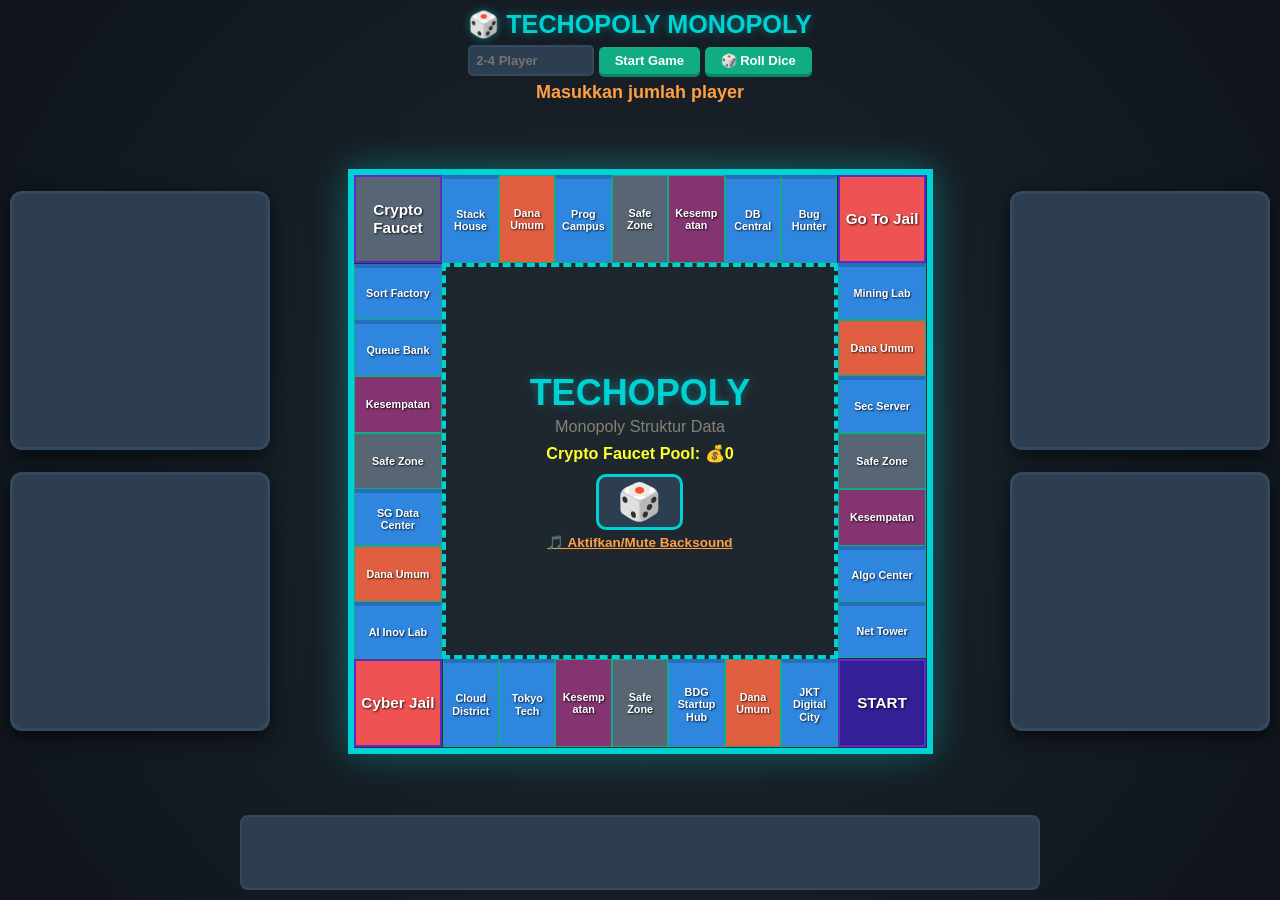
==== commit 5b59fd8b: "aku keluar" ====
--- a/exe.10.html
+++ b/exe.10.html
@@ -1,238 +1,308 @@
 <!DOCTYPE html>
 <html lang="id">
 <head>
-<meta charset="UTF-8">
-<meta name="viewport" content="width=device-width, initial-scale=1.0">
-<title>TECHOPOLY - Monopoly Struktur Data</title>
-
-<style>
-/* 1. BACKGROUND & ESTETIKA BARU: Tema Dark Tech / Cyberpunk Modern */
-body {
-    margin: 0;
-    padding: 0;
-    background: radial-gradient(circle, #1e272e 0%, #0f141c 100%);
-    color: #ffffff;
-    font-family: 'Segoe UI', Arial, sans-serif;
-}
-
-h1 {
-    text-align: center;
-    margin-top: 15px;
-    color: #00d2d3;
-    text-shadow: 0 0 10px rgba(0, 210, 211, 0.5);
-}
-
-.top-control {
-    text-align: center;
-    margin-bottom: 15px;
-}
-
-input {
-    padding: 10px;
-    width: 150px;
-    border: 2px solid #34495e;
-    background: #2c3e50;
-    color: white;
-    border-radius: 5px;
-    font-weight: bold;
-}
-
-button {
-    padding: 10px 20px;
-    border: none;
-    background: #10ac84;
-    color: white;
-    border-radius: 5px;
-    cursor: pointer;
-    font-weight: bold;
-    box-shadow: 0 4px 0 #0b8463;
-    transition: all 0.1s ease;
-}
-
-button:hover { background: #1dd1a1; }
-button:active { transform: translateY(4px); box-shadow: none; }
-button:disabled { background: #57606f; box-shadow: none; cursor: not-allowed; }
-
-.turn-box {
-    text-align: center;
-    font-size: 20px;
-    font-weight: bold;
-    margin-bottom: 10px;
-    color: #ff9f43;
-}
-
-.queue-box {
-    text-align: center;
-    margin-bottom: 15px;
-    font-size: 18px;
-}
-
-.game-container {
-    display: flex;
-    justify-content: center;
-    position: relative;
-}
-
-/* BOARD UPGRADE: Efek neon border glowing */
-.board {
-    width: 900px;
-    height: 900px;
-    background: #222f3e;
-    border: 5px solid #00d2d3;
-    position: relative;
-    box-shadow: 0 0 30px rgba(0, 210, 211, 0.3);
-}
-
-.tile {
-    position: absolute;
-    border: 1px solid #10ac84;
-    box-sizing: border-box;
-    display: flex;
-    justify-content: center;
-    align-items: center;
-    text-align: center;
-    font-size: 11px;
-    font-weight: bold;
-    padding: 5px;
-    color: #ffffff;
-}
-
-.corner {
-    width: 140px;
-    height: 140px;
-    background: #341f97;
-    color: #ffffff;
-    border: 1px solid #5f27cd;
-}
-
-.horizontal { width: 88px; height: 140px; }
-.vertical { width: 140px; height: 88px; }
-
-.property { background: #2e86de; }
-.chance { background: #833471; }
-.community { background: #e15f41; }
-.safe { background: #576574; }
-.jail { background: #ee5253; }
-
-.center-area {
-    position: absolute;
-    width: 532px;
-    height: 532px;
-    left: 184px;
-    top: 184px;
-    background: #1e272e;
-    border: 5px dashed #00d2d3;
-    display: flex;
-    justify-content: center;
-    align-items: center;
-    flex-direction: column;
-}
-
-.center-area h1 { font-size: 55px; margin: 0; color: #00d2d3; }
-.center-area p { font-size: 20px; color: #84817a; margin: 5px 0; }
-
-.dice-visual {
-    font-size: 45px;
-    margin-top: 15px;
-    background: #2c3e50;
-    padding: 10px 20px;
-    border: 3px solid #00d2d3;
-    border-radius: 10px;
-    box-shadow: 0 4px 10px rgba(0,0,0,0.5);
-    color: white;
-}
-
-.player {
-    width: 24px;
-    height: 24px;
-    border-radius: 50%;
-    position: absolute;
-    z-index: 999;
-    transition: all .3s ease-out; /* Animasi dipercepat agar pas dengan SFX melangkah */
-    display: flex;
-    justify-content: center;
-    align-items: center;
-    color: white;
-    font-size: 12px;
-    font-weight: bold;
-    border: 2px solid white;
-    box-shadow: 0 0 8px rgba(255,255,255,0.8);
-}
-
-.player-info {
-    position: absolute;
-    width: 180px;
-    background: #2c3e50;
-    border: 2px solid #34495e;
-    border-radius: 10px;
-    padding: 10px;
-    box-shadow: 0 4px 15px rgba(0,0,0,0.5);
-    font-size: 14px;
-    max-height: 250px;
-    overflow-y: auto;
-}
-
-#p1box{ left:10px; top:140px; }
-#p2box{ right:10px; top:140px; }
-#p3box{ left:10px; bottom:20px; }
-#p4box{ right:10px; bottom:20px; }
-
-.log {
-    width: 600px;
-    margin: 20px auto;
-    background: #2c3e50;
-    border: 1px solid #34495e;
-    border-radius: 10px;
-    padding: 15px;
-    height: 180px;
-    overflow: auto;
-    box-shadow: 0 4px 10px rgba(0,0,0,0.3);
-    color: #c8d6e5;
-}
-
-.property-list { margin-top: 5px; padding-left: 15px; font-size: 11px; color: #ffdd59; }
-.audio-control { margin-top: 10px; font-size: 13px; color: #ff9f43; cursor: pointer; text-decoration: underline; font-weight: bold; }
-</style>
+    <meta charset="UTF-8">
+    <meta name="viewport" content="width=device-width, initial-scale=1.0">
+    <title>TECHOPOLY - Anti Collision Layout</title>
+
+    <style>
+        /* ==========================================================================
+           1. CORE LAYOUT SYSTEM (STRICT GRID ANTI-TABRAKAN)
+           ========================================================================== */
+        body {
+            margin: 0;
+            padding: 10px;
+            background: radial-gradient(circle, #1e272e 0%, #0f141c 100%);
+            color: #ffffff;
+            font-family: 'Segoe UI', Arial, sans-serif;
+            box-sizing: border-box;
+            height: 100vh;
+            overflow: hidden; /* Mengunci scrollbar utama browser */
+            
+            /* Pembagian 3 baris mutlak agar komponen tidak saling tindih */
+            display: grid;
+            grid-template-rows: auto 1fr auto; 
+            gap: 10px;
+        }
+
+        /* Pembungkus Komponen Kontrol Atas */
+        .game-header {
+            text-align: center;
+            display: flex;
+            flex-direction: column;
+            gap: 4px;
+        }
+
+        h1.main-title {
+            margin: 0;
+            font-size: clamp(20px, 2.8vh, 30px);
+            color: #00d2d3;
+            text-shadow: 0 0 10px rgba(0, 210, 211, 0.5);
+        }
+
+        .top-control {
+            margin: 2px 0;
+        }
+
+        input {
+            padding: 6px;
+            width: 110px;
+            border: 2px solid #34495e;
+            background: #2c3e50;
+            color: white;
+            border-radius: 5px;
+            font-weight: bold;
+            font-size: 13px;
+        }
+
+        button {
+            padding: 6px 16px;
+            border: none;
+            background: #10ac84;
+            color: white;
+            border-radius: 5px;
+            cursor: pointer;
+            font-weight: bold;
+            font-size: 13px;
+            box-shadow: 0 3px 0 #0b8463;
+        }
+
+        button:hover { background: #1dd1a1; }
+        button:active { transform: translateY(3px); box-shadow: none; }
+        button:disabled { background: #57606f; box-shadow: none; cursor: not-allowed; }
+
+        .turn-box {
+            font-size: clamp(14px, 2vh, 20px);
+            font-weight: bold;
+            color: #ff9f43;
+        }
+
+        .queue-box {
+            font-size: clamp(11px, 1.6vh, 16px);
+        }
+
+        /* ==========================================================================
+           2. MIDDLE ARENA: GRID AREA UTAMA PERMAINAN
+           ========================================================================== */
+        .game-container {
+            display: grid;
+            grid-template-columns: 260px 1fr 260px; /* Lebar UI Box Player Kiri & Kanan */
+            gap: 15px;
+            align-items: center;
+            justify-content: center;
+            min-height: 0; /* Mencegah elemen meluber keluar grid */
+            height: 100%;
+        }
+
+        .sidebar-left, .sidebar-right {
+            display: flex;
+            flex-direction: column;
+            justify-content: space-between;
+            height: 60vh; /* Disamakan dengan tinggi maksimal papan */
+        }
+
+        /* ==========================================================================
+           3. SIDEBAR PLAYER BOX UI
+           ========================================================================== */
+        .player-info {
+            background: #2c3e50;
+            border: 3px solid #34495e;
+            border-radius: 12px;
+            padding: 12px;
+            box-shadow: 0 6px 20px rgba(0,0,0,0.6);
+            font-size: clamp(12px, 1.6vh, 17px); 
+            height: 48%; /* Membagi ruang atas bawah seimbang di sidebar */
+            overflow-y: auto;
+            box-sizing: border-box;
+            line-height: 1.35;
+        }
+
+        .player-info h3 {
+            font-size: clamp(14px, 2.1vh, 22px);
+            margin: 0 0 6px 0;
+            border-bottom: 2px solid #485e74;
+            padding-bottom: 3px;
+        }
+
+        /* ==========================================================================
+           4. PAPAN MONOPOLI (RESPONSIF & AMAN DI ZOOM 100%)
+           ========================================================================== */
+        .board-wrapper {
+            display: flex;
+            justify-content: center;
+            align-items: center;
+            height: 100%;
+        }
+
+        .board {
+            height: 65vh; /* Dioptimalkan dari 76vh ke 60vh agar pas di zoom 100% monitor manapun */
+            width: 65vh;  /* Tetap kotak sempurna 1:1 */
+            background: #222f3e;
+            border: 6px solid #00d2d3;
+            position: relative;
+            box-shadow: 0 0 35px rgba(0, 210, 211, 0.4);
+            box-sizing: border-box;
+        }
+
+        /* Teks Tile Dinamis Otomatis Membesar saat Zoom Out */
+        .tile {
+            position: absolute;
+            border: 1px solid #10ac84;
+            box-sizing: border-box;
+            display: flex;
+            justify-content: center;
+            align-items: center;
+            text-align: center;
+            font-weight: 850; 
+            padding: 4px;
+            color: #ffffff;
+            font-size: clamp(10px, 1.2vh, 16px); 
+            line-height: 1.15;
+            word-break: break-word;
+            text-shadow: 1px 1px 2px rgba(0, 0, 0, 0.8);
+        }
+
+        .corner { 
+            width: 15.5%; 
+            height: 15.5%; 
+            background: #341f97; 
+            color: #ffffff; 
+            border: 2px solid #5f27cd; 
+            z-index: 10; 
+            font-size: clamp(13px, 1.7vh, 24px); 
+        }
+        
+        .horizontal { width: 9.85%; height: 15.5%; }
+        .vertical { width: 15.5%; height: 9.85%; }
+
+        /* Tipe Warna Kamar Tile */
+        .property { background: #2e86de; border-top: 4px solid #2471ba; }
+        .chance { background: #833471; }
+        .community { background: #e15f41; }
+        .safe { background: #576574; }
+        .jail { background: #ee5253; }
+
+        /* Area Dalam Tengah Papan */
+        .center-area {
+            position: absolute;
+            width: 69%;
+            height: 69%;
+            left: 15.5%;
+            top: 15.5%;
+            background: #1e272e;
+            border: 4px dashed #00d2d3;
+            display: flex;
+            justify-content: center;
+            align-items: center;
+            flex-direction: column;
+            box-sizing: border-box;
+            padding: 10px;
+        }
+
+        .center-area h1 { font-size: clamp(22px, 4vh, 45px); margin: 0; color: #00d2d3; text-shadow: 0 0 8px rgba(0,210,211,0.4); }
+        .center-area p { font-size: clamp(12px, 1.8vh, 18px); color: #84817a; margin: 3px 0; }
+
+        .dice-visual {
+            font-size: clamp(26px, 4vh, 40px);
+            margin-top: 8px;
+            background: #2c3e50;
+            padding: 4px 18px;
+            border: 3px solid #00d2d3;
+            border-radius: 10px;
+            color: white;
+        }
+
+        /* Token Pemain */
+        .player {
+            width: clamp(16px, 2vh, 24px);
+            height: clamp(16px, 2vh, 24px);
+            border-radius: 50%;
+            position: absolute;
+            z-index: 99;
+            transition: all .3s ease-out;
+            display: flex;
+            justify-content: center;
+            align-items: center;
+            color: white;
+            font-size: clamp(9px, 1.2vh, 13px);
+            font-weight: bold;
+            border: 2px solid white;
+            box-shadow: 0 0 6px rgba(255,255,255,0.9);
+        }
+
+        /* ==========================================================================
+           5. LOG BOX (DIKUNCI DI BARIS TERBAWAH GRID - ANTI TABRAKAN)
+           ========================================================================== */
+        .log {
+            width: 100%;
+            max-width: 800px;
+            margin: 0 auto;
+            background: #2c3e50;
+            border: 2px solid #34495e;
+            border-radius: 8px;
+            padding: 8px;
+            height: 75px; /* Tinggi permanen aman */
+            overflow-y: auto;
+            color: #c8d6e5;
+            font-size: 13px;
+            box-sizing: border-box;
+        }
+
+        .property-list { margin-top: 4px; padding-left: 15px; font-size: clamp(11px, 1.4vh, 14px); color: #ffdd59; }
+        .audio-control { margin-top: 4px; font-size: clamp(11px, 1.5vh, 15px); color: #ff9f43; cursor: pointer; text-decoration: underline; font-weight: bold; }
+    </style>
 </head>
 <body>
 
-<h1>🎲 TECHOPOLY MONOPOLY</h1>
-
-<div class="top-control">
-    <input type="number" id="playerCount" min="2" max="4" placeholder="2-4 Player">
-    <button id="btnStart" onclick="startGame()">Start Game</button>
-    <button id="btnRoll" onclick="rollDice()">🎲 Roll Dice</button>
-</div>
-
-<div class="turn-box" id="turnInfo">Masukkan jumlah player</div>
-<div class="queue-box" id="queueDisplay"></div>
-
-<div class="game-container">
-    <div id="p1box" class="player-info"></div>
-    <div id="p2box" class="player-info"></div>
-    <div id="p3box" class="player-info"></div>
-    <div id="p4box" class="player-info"></div>
-
-    <div class="board" id="board">
-        <div class="center-area">
-            <h1>TECHOPOLY</h1>
-            <p>Monopoly Struktur Data</p>
-            <p id="poolDisplay" style="font-size: 16px; margin-top: 10px; color: #ffff2e; font-weight: bold;">Crypto Faucet Pool: 💰0</p>
-            <div id="diceVisual" class="dice-visual">🎲</div>
-            <div class="audio-control" onclick="toggleBGM()">🎵 Aktifkan/Mute Backsound</div>
+    <header class="game-header">
+        <h1 class="main-title">🎲 TECHOPOLY MONOPOLY</h1>
+        
+        <div class="top-control">
+            <input type="number" id="playerCount" min="2" max="4" placeholder="2-4 Player">
+            <button id="btnStart" onclick="startGame()">Start Game</button>
+            <button id="btnRoll" onclick="rollDice()">🎲 Roll Dice</button>
+        </div>
+        
+        <div class="turn-box" id="turnInfo">Masukkan jumlah player</div>
+        <div class="queue-box" id="queueDisplay"></div>
+    </header>
+
+    <div class="game-container">
+        <div class="sidebar-left">
+            <div id="p1box" class="player-info"></div>
+            <div id="p3box" class="player-info"></div>
+        </div>
+
+        <div class="board-wrapper">
+            <div class="board" id="board">
+                <div class="center-area">
+                    <h1>TECHOPOLY</h1>
+                    <p>Monopoly Struktur Data</p>
+                    <p id="poolDisplay" style="color: #ffff2e; font-weight: bold; margin-top: 5px;">Crypto Faucet Pool: 💰0</p>
+                    <div id="diceVisual" class="dice-visual">🎲</div>
+                    <div class="audio-control" onclick="toggleBGM()">🎵 Aktifkan/Mute Backsound</div>
+                </div>
+            </div>
+        </div>
+
+        <div class="sidebar-right">
+            <div id="p2box" class="player-info"></div>
+            <div id="p4box" class="player-info"></div>
         </div>
     </div>
-</div>
-
-<div class="log" id="log"></div>
-
-<audio id="bgm" loop src="https://glichet.github.io/hosting-assets/synth_bgm_8bit.mp3" preload="auto"></audio>
-<audio id="sfxDice" src="https://glichet.github.io/hosting-assets/dice_shake.mp3" preload="auto"></audio>
-<audio id="sfxStep" src="https://glichet.github.io/hosting-assets/step_click.mp3" preload="auto"></audio>
-<audio id="sfxCorrect" src="https://glichet.github.io/hosting-assets/correct_chime.mp3" preload="auto"></audio>
-<audio id="sfxWrong" src="https://glichet.github.io/hosting-assets/wrong_buzz.mp3" preload="auto"></audio>
+
+    <div class="log" id="log"></div>
+
+    <audio id="bgm" loop src="https://glichet.github.io/hosting-assets/synth_bgm_8bit.mp3" preload="auto"></audio>
+    <audio id="sfxDice" src="https://glichet.github.io/hosting-assets/dice_shake.mp3" preload="auto"></audio>
+    <audio id="sfxStep" src="https://glichet.github.io/hosting-assets/step_click.mp3" preload="auto"></audio>
+    <audio id="sfxCorrect" src="https://glichet.github.io/hosting-assets/correct_chime.mp3" preload="auto"></audio>
+    <audio id="sfxWrong" src="https://glichet.github.io/hosting-assets/wrong_buzz.mp3" preload="auto"></audio>
 
 <script>
+/* ==========================================================================
+   ENGINE UTAMA GAME & VARIABEL KONFIGURASI
+   ========================================================================== */
 const board = document.getElementById("board");
 const logBox = document.getElementById("log");
 const turnInfo = document.getElementById("turnInfo");
@@ -241,7 +311,6 @@
 const diceVisual = document.getElementById("diceVisual");
 const btnRoll = document.getElementById("btnRoll");
 
-// Audio Selector
 const bgm = document.getElementById("bgm");
 const sfxDice = document.getElementById("sfxDice");
 const sfxStep = document.getElementById("sfxStep");
@@ -264,7 +333,6 @@
 const FREE_PARKING_INDEX = 16;
 const GO_TO_JAIL_INDEX = 24;
 
-// Atur Volume Suara
 bgm.volume = 0.2;
 sfxDice.volume = 0.6;
 sfxStep.volume = 0.5;
@@ -273,50 +341,79 @@
 
 function toggleBGM() {
     if (bgm.paused) {
-        bgm.play().catch(e => alert("Silakan klik sembarang area di web/board terlebih dahulu, baru nyalakan musiknya kembali!"));
+        bgm.play().catch(e => alert("Klik sembarang tempat pada halaman web terlebih dahulu!"));
         addLog("🎵 Backsound diaktifkan.");
     } else {
         bgm.pause();
-        addLog("🎵 Backsound dimatikan (Mute).");
-    }
-}
-
+        addLog("🎵 Backsound dimatikan.");
+    }
+}
+
+/* ==========================================================================
+   INITIALIZATION MAP TILES MAP MONOPOLI
+   ========================================================================== */
 function createTiles(){
     tiles.length = 0;
     const names = [
-        "START", "Jakarta Digital City", "Dana Umum", "Bandung Startup Hub", "Safe Zone", "Kesempatan", "Tokyo Tech Center", "Cloud District",
-        "Cyber Jail", "AI Innovation Lab", "Dana Umum", "Singapore Data Center", "Safe Zone", "Kesempatan", "Queue Financial Bank", "Sorting Factory",
-        "Crypto Faucet", "Stack Warehouse", "Dana Umum", "Programming Campus", "Safe Zone", "Kesempatan", "Database Central", "Bug Hunter Zone",
-        "Go To Jail", "Data Mining Lab", "Dana Umum", "Security Server", "Safe Zone", "Kesempatan", "Algorithm Center", "Internet Tower"
+        "START", "JKT Digital City", "Dana Umum", "BDG Startup Hub", "Safe Zone", "Kesempatan", "Tokyo Tech", "Cloud District",
+        "Cyber Jail", "AI Inov Lab", "Dana Umum", "SG Data Center", "Safe Zone", "Kesempatan", "Queue Bank", "Sort Factory",
+        "Crypto Faucet", "Stack House", "Dana Umum", "Prog Campus", "Safe Zone", "Kesempatan", "DB Central", "Bug Hunter",
+        "Go To Jail", "Mining Lab", "Dana Umum", "Sec Server", "Safe Zone", "Kesempatan", "Algo Center", "Net Tower"
     ];
 
     let path = [];
-    path.push({x:760,y:760,w:140,h:140});
-    for(let i=0;i<7;i++) { path.push({x:672-(i*88), y:760, w:88, h:140}); }
-    path.push({x:0,y:760,w:140,h:140});
-    for(let i=0;i<7;i++) { path.push({x:0, y:672-(i*88), w:140, h:88}); }
-    path.push({x:0,y:0,w:140,h:140});
-    for(let i=0;i<7;i++) { path.push({x:140+(i*88), y:0, w:88, h:140}); }
-    path.push({x:760,y:0,w:140,h:140});
-    for(let i=0;i<7;i++) { path.push({x:760, y:140+(i*88), w:140, h:88}); }
-
-    for(let i=0;i<32;i++){
+    
+    // Sudut Kanan Bawah (START)
+    path.push({x:84.5, y:84.5, type:"corner"});
+    
+    // Baris Bawah (Kanan ke Kiri)
+    for(let i=0; i<7; i++) { 
+        path.push({x: 74.65 - (i*9.85), y:84.5, type:"horizontal"}); 
+    }
+    
+    // Sudut Kiri Bawah (Cyber Jail)
+    path.push({x:0, y:84.5, type:"corner"});
+    
+    // Baris Kiri (Bawah ke Atas)
+    for(let i=0; i<7; i++) { 
+        path.push({x:0, y: 74.65 - (i*9.85), type:"vertical"}); 
+    }
+    
+    // Sudut Kiri Atas (Crypto Faucet)
+    path.push({x:0, y:0, type:"corner"});
+    
+    // Baris Atas (Kiri ke Kanan)
+    for(let i=0; i<7; i++) { 
+        path.push({x: 15.5 + (i*9.85), y:0, type:"horizontal"}); 
+    }
+    
+    // Sudut Kanan Atas (Go To Jail)
+    path.push({x:84.5, y:0, type:"corner"});
+    
+    // Baris Kanan (Atas ke Bawah)
+    for(let i=0; i<7; i++) { 
+        path.push({x:84.5, y: 15.5 + (i*9.85), type:"vertical"}); 
+    }
+
+    for(let i=0; i<32; i++){
         let type = "property";
-        if(names[i].includes("Dana")) type = "community";
-        if(names[i].includes("Kesempatan")) type = "chance";
-        if(names[i].includes("Safe")) type = "safe";
-        if(names[i].includes("Jail")) type = "jail";
-        if(names[i] === "START") type = "start";
-        if(names[i] === "Crypto Faucet") type = "safe";
-        if(names[i] === "Go To Jail") type = "jail";
+        if(names[i].includes("Dana")) { type = "community"; }
+        if(names[i].includes("Kesempatan")) { type = "chance"; }
+        if(names[i].includes("Safe")) { type = "safe"; }
+        if(names[i].includes("Jail")) { type = "jail"; }
+        if(names[i] === "START") { type = "start"; }
+        if(names[i] === "Crypto Faucet") { type = "safe"; }
+        if(names[i] === "Go To Jail") { type = "jail"; }
 
         tiles.push({
-            name:names[i],
-            type:type,
-            price:100 + (i*5),
-            rent:20 + (i*2),
-            owner:null,
-            x:path[i].x, y:path[i].y, w:path[i].w, h:path[i].h
+            name: names[i],
+            type: type,
+            price: 100 + (i*5),
+            rent: 20 + (i*2),
+            owner: null,
+            x: path[i].x, 
+            y: path[i].y, 
+            pType: path[i].type
         });
     }
 }
@@ -327,149 +424,151 @@
     tiles.forEach(tile=>{
         let div = document.createElement("div");
         div.classList.add("tile");
-        if(tile.w === 140 && tile.h === 140) { div.classList.add("corner"); }
-        else if(tile.h === 140) { div.classList.add("horizontal"); }
+        
+        if(tile.pType === "corner") { div.classList.add("corner"); }
+        else if(tile.pType === "horizontal") { div.classList.add("horizontal"); }
         else { div.classList.add("vertical"); }
 
-        if(tile.type === "property") div.classList.add("property");
-        if(tile.type === "chance") div.classList.add("chance");
-        if(tile.type === "community") div.classList.add("community");
-        if(tile.type === "safe") div.classList.add("safe");
-        if(tile.type === "jail") div.classList.add("jail");
-
-        div.style.left = tile.x + "px";
-        div.style.top = tile.y + "px";
+        if(tile.type === "property") { div.classList.add("property"); }
+        if(tile.type === "chance") { div.classList.add("chance"); }
+        if(tile.type === "community") { div.classList.add("community"); }
+        if(tile.type === "safe") { div.classList.add("safe"); }
+        if(tile.type === "jail") { div.classList.add("jail"); }
+
+        div.style.left = tile.x + "%";
+        div.style.top = tile.y + "%";
         div.innerHTML = tile.name;
         board.appendChild(div);
     });
 }
 createBoard();
 
-/* 2. BANK SOAL: 20 Soal Pilihan Ganda (A, B, C) Masing-Masing Materi Ada 5 Soal */
+/* ==========================================================================
+   SOAL TANTANGAN PILIHAN GANDA (A, B, C)
+   ========================================================================== */
 const storyChallenges = [
-    // --- QUEUE / FIFO (5 Soal) ---
+    // --- QUEUE / FIFO ---
     { 
         question: "Di sebuah bank digital, pelanggan yang datang lebih dulu selalu dilayani terlebih dahulu agar sistem tetap adil. Sistem apakah ini?\n\nA. FIFO\nB. LIFO\nC. Random Access", 
-        answer:"A", penalty:30, reward:80, explanation:"Benar! Bank menggunakan konsep antrean FIFO (First In First Out)." 
+        answer:"A", penalty:30, reward:80, explanation:"FIFO (First In First Out)." 
     },
     { 
         question: "Struktur data linier yang menyisipkan data dari belakang (rear) dan menghapus dari depan (front) disebut...?\n\nA. Stack\nB. Queue\nC. Tree", 
-        answer:"B", penalty:30, reward:80, explanation:"Benar! Itu adalah mekanisme dari Queue (Antrean)." 
+        answer:"B", penalty:30, reward:80, explanation:"Queue (Antrean)." 
     },
     { 
         question: "Kondisi eror ketika mencoba memasukkan data baru ke dalam Queue yang kapasitasnya sudah penuh disebut...?\n\nA. Underflow\nB. Shadowing\nC. Overflow", 
-        answer:"C", penalty:25, reward:70, explanation:"Benar! Kondisi penuh pada struktur data disebut Overflow." 
+        answer:"C", penalty:25, reward:70, explanation:"Kondisi penuh disebut Overflow." 
     },
     { 
         question: "Operasi untuk mengeluarkan atau menghapus elemen pertama dari sebuah struktur data Queue dinamakan...?\n\nA. Enqueue\nB. Dequeue\nC. Pop", 
-        answer:"B", penalty:30, reward:85, explanation:"Benar! Enqueue untuk menambah, Dequeue untuk menghapus data Queue." 
+        answer:"B", penalty:30, reward:85, explanation:"Dequeue untuk menghapus data Queue." 
     },
     { 
         question: "Pada Queue, jika elemen X masuk pada urutan ke-3, maka elemen X tersebut akan keluar pada urutan ke-berapa?\n\nA. Urutan ke-1\nB. Urutan terakhir\nC. Urutan ke-3", 
-        answer:"C", penalty:25, reward:75, explanation:"Benar! Karena FIFO, urutan masuk sama dengan urutan keluar." 
-    },
-
-    // --- STACK / LIFO (5 Soal) ---
+        answer:"C", penalty:25, reward:75, explanation:"Karena FIFO, urutan masuk sama dengan urutan keluar." 
+    },
+
+    // --- STACK / LIFO ---
     { 
         question: "Seorang koki menumpuk piring bersih di dapur. Saat digunakan, piring paling atas diambil lebih dulu. Konsep apakah ini?\n\nA. LIFO\nB. FIFO\nC. Linear Search", 
-        answer:"A", penalty:30, reward:80, explanation:"Benar! Tumpukan piring menerapkan konsep LIFO (Last In First Out)." 
+        answer:"A", penalty:30, reward:80, explanation:"Tumpukan piring menerapkan konsep LIFO." 
     },
     { 
         question: "Struktur data tumpukan di mana operasi penambahan dan penghapusan data hanya bisa dilakukan pada ujung 'Top' dinamakan...?\n\nA. Queue\nB. Linked List\nC. Stack", 
-        answer:"C", penalty:30, reward:80, explanation:"Benar! Struktur data tumpukan tersebut adalah Stack." 
+        answer:"C", penalty:30, reward:80, explanation:"Struktur data tersebut adalah Stack." 
     },
     { 
         question: "Operasi dasar pada Stack yang berfungsi untuk memasukkan data baru ke posisi paling atas disebut...?\n\nA. Push\nB. Pop\nC. Peek", 
-        answer:"A", penalty:25, reward:70, explanation:"Benar! Push digunakan untuk menyisipkan elemen baru ke Stack." 
-    },
-    { 
-        question: "Fitur tombol 'Undo' pada text editor (seperti VS Code atau Word) menerapkan prinsip struktur data apa?\n\nA. Queue\nB. Stack\nC. Graph", 
-        answer:"B", penalty:35, reward:90, explanation:"Benar! Undo mengambil data aksi terakhir yang kita lakukan (LIFO/Stack)." 
+        answer:"A", penalty:25, reward:70, explanation:"Push digunakan untuk menyisipkan elemen baru." 
+    },
+    { 
+        question: "Fitur tombol 'Undo' pada text editor menerapkan prinsip struktur data apa?\n\nA. Queue\nB. Stack\nC. Graph", 
+        answer:"B", penalty:35, reward:90, explanation:"Undo mengambil aksi terakhir (LIFO/Stack)." 
     },
     { 
         question: "Kondisi eror ketika kita melakukan operasi mengambil data (POP) pada tumpukan Stack yang kosong disebut...?\n\nA. Underflow\nB. Overflow\nC. Crash Error", 
-        answer:"A", penalty:30, reward:80, explanation:"Benar! Mengambil data dari wadah kosong menyebabkan Underflow." 
-    },
-
-    // --- SORTING (5 Soal) ---
+        answer:"A", penalty:30, reward:80, explanation:"Mengambil dari wadah kosong menyebabkan Underflow." 
+    },
+
+    // --- SORTING ---
     { 
         question: "Proses menyusun dan mengurutkan data acak dari nilai terkecil ke terbesar atau sebaliknya disebut...?\n\nA. Searching\nB. Sorting\nC. Slicing", 
-        answer:"B", penalty:25, reward:70, explanation:"Benar! Mengurutkan data disebut proses sorting." 
+        answer:"B", penalty:25, reward:70, explanation:"Mengurutkan data disebut proses sorting." 
     },
     { 
         question: "Algoritma sorting yang membandingkan elemen berdekatan dan menukarnya berulang-ulang seperti gelembung adalah...?\n\nA. Quick Sort\nB. Bubble Sort\nC. Insertion Sort", 
-        answer:"B", penalty:30, reward:80, explanation:"Benar! Gelembung penukaran berdampingan adalah ciri Bubble Sort." 
+        answer:"B", penalty:30, reward:80, explanation:"Ciri khas Bubble Sort." 
     },
     { 
         question: "Metode pengurutan data dari nilai terbesar ke nilai terkecil disebut dengan istilah...?\n\nA. Ascending\nB. Hashing\nC. Descending", 
-        answer:"C", penalty:25, reward:75, explanation:"Benar! Descending artinya dari besar ke kecil." 
+        answer:"C", penalty:25, reward:75, explanation:"Descending artinya dari besar ke kecil." 
     },
     { 
         question: "Algoritma sorting yang membagi array menjadi dua bagian lalu menggabungkannya kembali secara terurut disebut...?\n\nA. Merge Sort\nB. Selection Sort\nC. Radix Sort", 
-        answer:"A", penalty:35, reward:90, explanation:"Benar! Merge Sort membagi (divide) lalu menyatukan kembali (merge)." 
+        answer:"A", penalty:35, reward:90, explanation:"Merge Sort membagi lalu menyatukan kembali." 
     },
     { 
         question: "Bila array angka [3, 1, 4] diurutkan secara Ascending, angka berapakah yang akan menempati indeks pertama (indeks 0)?\n\nA. 3\nB. 1\nC. 4", 
-        answer:"B", penalty:20, reward:70, explanation:"Benar! Setelah diurutkan menjadi [1, 3, 4], jadi indeks 0 adalah angka 1." 
-    },
-
-    // --- LINKED LIST (5 Soal) ---
+        answer:"B", penalty:20, reward:70, explanation:"Setelah diurutkan menjadi [1, 3, 4], jadi indeks 0 adalah 1." 
+    },
+
+    // --- LINKED LIST ---
     { 
         question: "Rangkaian gerbong kereta api yang saling terhubung satu sama lain mirip dengan visualisasi struktur data...?\n\nA. Linked List\nB. Stack\nC. Matrix Array", 
-        answer:"A", penalty:35, reward:90, explanation:"Benar! Gerbong terhubung via sambungan/alamat penunjuk seperti Linked List." 
+        answer:"A", penalty:35, reward:90, explanation:"Gerbong terhubung mirip Linked List." 
     },
     { 
         question: "Komponen dasar Linked List berupa objek tunggal yang menampung data dan alamat pointer disebut dengan...?\n\nA. Element\nB. Block\nC. Node", 
-        answer:"C", penalty:30, reward:80, explanation:"Benar! Komponen penyusun Linked List dinamakan Node." 
+        answer:"C", penalty:30, reward:80, explanation:"Komponen penyusun Linked List dinamakan Node." 
     },
     { 
         question: "Pointer penunjuk khusus yang menyimpan alamat letak elemen pertama di dalam sebuah Linked List disebut...?\n\nA. Head\nB. Tail\nC. Center", 
-        answer:"A", penalty:30, reward:85, explanation:"Benar! Alamat pembuka Linked List dipegang oleh Head." 
+        answer:"A", penalty:30, reward:85, explanation:"Alamat pembuka dipegang oleh Head." 
     },
     { 
         question: "Pointer dari Node terakhir pada sebuah Single Linked List akan diarahkan ke tujuan kosong yaitu bernilai...?\n\nA. Zero\nB. Void\nC. Null", 
-        answer:"C", penalty:25, reward:80, explanation:"Benar! Ujung akhir Linked List ditandai dengan rujukan ke NULL." 
-    },
-    { 
-        question: "Linked List yang memiliki dua pointer penunjuk (satu ke node sesudahnya dan satu ke node sebelumnya) disebut...?\n\nA. Double Linked List\nB. Circular Linked List\nC. Binary List", 
-        answer:"A", penalty:40, reward:95, explanation:"Benar! Pointer maju dan mundur merupakan ciri Double Linked List." 
+        answer:"C", penalty:25, reward:80, explanation:"Ujung akhir Linked List ditandai rujukan NULL." 
+    },
+    { 
+        question: "Linked List yang memiliki dua pointer penunjuk (maju dan mundur) disebut...?\n\nA. Double Linked List\nB. Circular Linked List\nC. Binary List", 
+        answer:"A", penalty:40, reward:95, explanation:"Merupakan ciri Double Linked List." 
     }
 ];
 
 const chanceCards = [
-    "🚀 Startup anda viral! +100 uang",
-    "💻 Sistem server rusak. Denda -70 uang masuk kas Crypto Faucet",
-    "📈 Investasi AI berhasil. +120 uang",
-    "🖨 Printer overload karena antrian panjang. Bayar denda 50 ke Crypto Faucet",
-    "⚡ Anda menemukan algoritma baru. Maju 3 langkah"
+    "🚀 Startup anda viral! Bonus +100 modal bisnis.", 
+    "💻 Sistem server rusak. Denda -70 uang dialokasikan ke Crypto Faucet.", 
+    "📈 Investasi AI berhasil. +120 profit masuk dompet.", 
+    "⚡ Menemukan bug efisiensi algoritma baru! Maju 3 langkah kedepan."
 ];
 
 const communityCards = [
-    "📦 Gudang data berhasil dirapikan. +80 uang",
-    "🔌 Server mati mendadak. Denda -60 uang masuk kas Crypto Faucet",
-    "📊 Data pelanggan berhasil diurutkan. +90 uang",
-    "🧠 Tim programmer menemukan bug besar. Denda -50 uang masuk kas Crypto Faucet",
-    "💰 Perusahaan mendapat investor baru. +100 uang"
+    "📦 Gudang basis data berhasil dirapikan secara modular. +80 uang", 
+    "🔌 Server mati mendadak karena kebanjiran request. Denda -60 ke Crypto Faucet.", 
+    "📊 Struktur data pelaporan berhasil diurutkan dengan rapi. +90 uang", 
+    "💰 Perusahaan rintisan mendapat kucuran dana investor baru. +100 uang"
 ];
 
+/* ==========================================================================
+   LOGIK GAME MECHANICS & ENGINE RUNNER
+   ========================================================================== */
 function startGame(){
     let count = parseInt(document.getElementById("playerCount").value);
-    if(isNaN(count) || count < 2 || count > 4){
-        alert("Player harus 2-4");
-        return;
-    }
-
-    // Mainkan BGM saat game dimulai
-    bgm.play().catch(e => console.log("Menunggu aksi pertama user untuk menyalakan audio."));
-
-    players = [];
-    turnQueue = [];
+    if(isNaN(count) || count < 2 || count > 4){ 
+        alert("Jumlah Player valid berkisar antara 2 sampai 4 orang!"); 
+        return; 
+    }
+    
+    bgm.play().catch(e => console.log("Audio siap"));
+    
+    players = []; 
+    turnQueue = []; 
     freeParkingPool = 0;
-    poolDisplay.innerHTML = "Crypto Faucet Pool: 💰" + freeParkingPool;
+    
+    updateUI(); 
     diceVisual.innerHTML = "🎲";
-
-    tiles.forEach(tile=>{ tile.owner = null; });
-    document.querySelectorAll(".player").forEach(e=>e.remove());
+    document.querySelectorAll(".player").forEach(e => e.remove());
 
     for(let i=0; i<count; i++){
         let player = document.createElement("div");
@@ -478,346 +577,264 @@
         player.innerHTML = i+1;
         board.appendChild(player);
 
-        players.push({
-            name:"P"+(i+1),
-            money:500,
-            position:0,
-            properties:[],
-            element:player,
+        players.push({ 
+            name: "P" + (i+1), 
+            money: 500, 
+            position: 0, 
+            properties: [], 
+            element: player, 
             jailTurns: 0 
         });
         turnQueue.push(i);
     }
-
-    gameStarted = true;
-    isMoving = false;
+    
+    gameStarted = true; 
+    isMoving = false; 
     btnRoll.disabled = false;
-    updateAllPlayerPositions();
+    
+    updateAllPlayerPositions(); 
     updateUI();
-    addLog("🎮 Game dimulai! Aktifkan audio melalui tombol di tengah jika belum terdengar.");
-}
-
+    addLog("🎮 Game dimulai! Struktur tata letak diproteksi anti-tabrakan.");
+}
+
+function rollDice(){
+    if(!gameStarted || isMoving) return;
+    
+    let currentPlayer = turnQueue[0];
+    if(players[currentPlayer].jailTurns > 0) {
+        players[currentPlayer].jailTurns--;
+        addLog(`🔒 ${players[currentPlayer].name} Terjebak di Cyber Jail! Turn ini hangus.`);
+        sfxWrong.play(); 
+        nextTurn(); 
+        return;
+    }
+    
+    isMoving = true; 
+    btnRoll.disabled = true;
+    sfxDice.currentTime = 0; 
+    sfxDice.play().catch(e => console.log(e));
+    
+    let counter = 0;
+    let rollInterval = setInterval(() => {
+        diceVisual.innerHTML = diceFaces[Math.floor(Math.random() * 6) + 1];
+        counter++;
+        
+        if(counter > 6) {
+            clearInterval(rollInterval);
+            let dice = Math.floor(Math.random() * 6) + 1;
+            diceVisual.innerHTML = diceFaces[dice] + " (" + dice + ")";
+            addLog("🎲 " + players[currentPlayer].name + " mendapatkan dadu " + dice);
+            movePlayer(currentPlayer, dice);
+        }
+    }, 100);
+}
+
+function movePlayer(playerIndex, steps){
+    let count = 0;
+    let interval = setInterval(() => {
+        players[playerIndex].position++;
+        sfxStep.currentTime = 0; 
+        sfxStep.play().catch(e => console.log(e));
+        
+        if(players[playerIndex].position >= tiles.length){
+            players[playerIndex].position = 0; 
+            players[playerIndex].money += 150;
+            addLog("💰 " + players[playerIndex].name + " melewati ubin START (+150)");
+        }
+        
+        updateAllPlayerPositions(); 
+        count++;
+        
+        if(count >= steps){ 
+            clearInterval(interval); 
+            setTimeout(() => { processTile(playerIndex); }, 200); 
+        }
+    }, 400);
+}
+
+function processTile(playerIndex){
+    let tile = tiles[players[playerIndex].position];
+    
+    if(players[playerIndex].position === GO_TO_JAIL_INDEX) {
+        sfxWrong.play(); 
+        alert(`🚨 ${players[playerIndex].name} melakukan Illegal Access! Masuk Cyber Jail.`);
+        players[playerIndex].position = CYBER_JAIL_INDEX; 
+        players[playerIndex].jailTurns = 1;
+        updateAllPlayerPositions(); 
+        nextTurn(); 
+        return;
+    }
+    
+    if(players[playerIndex].position === FREE_PARKING_INDEX) {
+        if(freeParkingPool > 0) {
+            sfxCorrect.play(); 
+            alert(`🎁 Crypto Faucet Meledak! Anda mendapatkan gratis +💰${freeParkingPool}`);
+            players[playerIndex].money += freeParkingPool; 
+            freeParkingPool = 0;
+        }
+    }
+    
+    if(tile.type === "property"){
+        if(tile.owner === null){
+            if(confirm(`Beli aset ${tile.name} seharga (💰${tile.price})?`)){
+                if(players[playerIndex].money >= tile.price){
+                    players[playerIndex].money -= tile.price; 
+                    tile.owner = playerIndex;
+                    players[playerIndex].properties.push(tile.name);
+                } else { 
+                    sfxWrong.play(); 
+                    alert("Modal bisnis kamu tidak cukup!"); 
+                }
+            }
+        } else if(tile.owner !== playerIndex){
+            sfxWrong.play(); 
+            players[playerIndex].money -= tile.rent; 
+            players[tile.owner].money += tile.rent;
+            addLog(`💸 ${players[playerIndex].name} Bayar Sewa ke ${players[tile.owner].name}`);
+        }
+        
+        showChallenge(playerIndex); 
+        return;
+    }
+    
+    if(tile.type === "chance"){
+        let card = chanceCards[Math.floor(Math.random() * chanceCards.length)]; 
+        alert(card);
+        if(card.includes("+100")) { players[playerIndex].money += 100; }
+        if(card.includes("-70"))  { players[playerIndex].money -= 70; freeParkingPool += 70; }
+        if(card.includes("+120")) { players[playerIndex].money += 120; }
+        if(card.includes("Maju 3")) { 
+            players[playerIndex].position += 3; 
+            updateAllPlayerPositions(); 
+        }
+    }
+    
+    if(tile.type === "community"){
+        let card = communityCards[Math.floor(Math.random() * communityCards.length)]; 
+        alert(card);
+        if(card.includes("+80"))  { players[playerIndex].money += 80; }
+        if(card.includes("+90"))  { players[playerIndex].money += 90; }
+        if(card.includes("+100")) { players[playerIndex].money += 100; }
+        if(card.includes("-60"))  { players[playerIndex].money -= 60; freeParkingPool += 60; }
+    }
+    
+    nextTurn();
+}
+
+function showChallenge(playerIndex){
+    let challenge = storyChallenges[Math.floor(Math.random() * storyChallenges.length)];
+    let choose = confirm(`⚡ TANTANGAN STRUKTUR DATA!\n\nJawab kuis untuk mendapatkan modal gratis atau Cancel jika ingin lewat & denda 💰${challenge.penalty}`);
+    
+    if(choose){
+        let ans = prompt(challenge.question + "\n\nKetik Jawaban Anda (A, B, atau C):");
+        if(ans && ans.toUpperCase().trim() === challenge.answer){
+            sfxCorrect.play(); 
+            alert("✅ JAWABAN BENAR!\n\n" + challenge.explanation); 
+            players[playerIndex].money += challenge.reward;
+            addLog("✅ " + players[playerIndex].name + " menjawab BENAR (+ " + challenge.reward + ")");
+        } else {
+            sfxWrong.play(); 
+            alert(`❌ JAWABAN SALAH!\n\nKunci jawaban yang benar adalah ${challenge.answer}.\n${challenge.explanation}\nDenda dipotong menuju Crypto Faucet Pool.`);
+            players[playerIndex].money -= challenge.penalty; 
+            freeParkingPool += challenge.penalty;
+            addLog("❌ " + players[playerIndex].name + " menjawab SALAH (-" + challenge.penalty + ")");
+        }
+    } else { 
+        players[playerIndex].money -= challenge.penalty; 
+        freeParkingPool += challenge.penalty; 
+        addLog("💸 " + players[playerIndex].name + " skip tantangan, denda ditampung Crypto Faucet.");
+    }
+    
+    nextTurn();
+}
+
+/* ==========================================================================
+   GRAPHICAL RENDER UPDATER & REFRESH HANDLER
+   ========================================================================== */
 function updateAllPlayerPositions(){
-    tiles.forEach((tile,tileIndex)=>{
+    tiles.forEach((tile, tileIndex) => {
         let playersInTile = [];
-        players.forEach((player,index)=>{
-            if(player.position === tileIndex){
-                playersInTile.push({ player:player, index:index });
-            }
+        players.forEach((p, idx) => { 
+            if(p.position === tileIndex) { playersInTile.push({p:p, idx:idx}); }
         });
 
-        playersInTile.forEach((data,order)=>{
-            let playerSize = 24;
-            let spacing = 5;
-            let cols = 2;
-            let row = Math.floor(order / cols);
-            let col = order % cols;
-            let offsetX = 10 + (col * (playerSize + spacing));
-            let offsetY = 10 + (row * (playerSize + spacing));
-
-            data.player.element.style.left = (tile.x + offsetX) + "px";
-            data.player.element.style.top = (tile.y + offsetY) + "px";
+        playersInTile.forEach((data, order) => {
+            let baseOffsetX = 2; 
+            let baseOffsetY = 2;
+            if(order === 1) { baseOffsetX = 8; }
+            if(order === 2) { baseOffsetY = 8; }
+            if(order === 3) { baseOffsetX = 8; baseOffsetY = 8; }
+            
+            data.p.element.style.left = `calc(${tile.x}% + ${baseOffsetX}px)`;
+            data.p.element.style.top = `calc(${tile.y}% + ${baseOffsetY}px)`;
         });
     });
 }
 
 function updateUI(){
     const boxes = [
-        document.getElementById("p1box"),
-        document.getElementById("p2box"),
-        document.getElementById("p3box"),
+        document.getElementById("p1box"), 
+        document.getElementById("p2box"), 
+        document.getElementById("p3box"), 
         document.getElementById("p4box")
     ];
-
-    boxes.forEach(box=>box.innerHTML="");
-
-    players.forEach((player,index)=>{
-        let propsHTML = "";
-        if(player.properties.length > 0) {
-            propsHTML = "<ol class='property-list'>";
-            player.properties.forEach(p => { propsHTML += `<li>${p}</li>`; });
-            propsHTML += "</ol>";
-        } else {
-            propsHTML = "<br><span style='font-size:11px; color:#aaa; padding-left:15px;'>Belum ada properti</span>";
-        }
-
+    
+    boxes.forEach(b => { 
+        if(b) b.innerHTML = "<span style='color:#aaa; font-style:italic;'>Offline</span>"; 
+    });
+
+    players.forEach((player, index) => {
+        let propsHTML = player.properties.length > 0 ? 
+            `<ol class='property-list'>` + player.properties.map(p=>`<li>${p}</li>`).join("") + `</ol>` : 
+            "<br><span style='font-size:12px; color:#aaa; padding-left:10px;'>Belum ada aset</span>";
+            
         let statusJail = player.jailTurns > 0 ? ` <span style="color:red;">(🔒 Jailed)</span>` : "";
-
+        
         boxes[index].innerHTML = `
-            <h3 style="color:${colors[index]}; margin: 5px 0;">${player.name}${statusJail}</h3>
-            💰 Money: ${player.money}<br>
-            🏠 Jumlah Properti: ${player.properties.length}
-            <div style="font-weight:bold; margin-top:5px; font-size:12px;">Daftar Properti:</div>
+            <h3 style="color:${colors[index]};">${player.name}${statusJail}</h3>
+            💰 Uang: <b style="color:#1dd1a1;">${player.money}</b><br>
+            🏠 Total Aset: <b>${player.properties.length}</b>
             ${propsHTML}
         `;
     });
 
     poolDisplay.innerHTML = "Crypto Faucet Pool: 💰" + freeParkingPool;
-
+    
     if (turnQueue.length > 0 && gameStarted) {
         turnInfo.innerHTML = "🎯 Giliran " + players[turnQueue[0]].name;
-        let queueText = "";
-        turnQueue.forEach(index=>{
-            queueText += `<span style="color:${colors[index]}">[${players[index].name}]</span> ➜ `;
-        });
-        queueDisplay.innerHTML = queueText;
-    }
-}
-
-function addLog(text){
-    logBox.innerHTML += text + "<br>";
-    logBox.scrollTop = logBox.scrollHeight;
-}
-
-function rollDice(){
-    if(!gameStarted || isMoving) return;
-
-    let currentPlayer = turnQueue[0];
-
-    if(players[currentPlayer].jailTurns > 0) {
-        players[currentPlayer].jailTurns--;
-        addLog(`🔒 ${players[currentPlayer].name} berada di Cyber Jail dan kehilangan putaran ini! (Sisa hukuman: ${players[currentPlayer].jailTurns} turn)`);
-        sfxWrong.currentTime = 0;
-        sfxWrong.play();
-        alert(`🔒 ${players[currentPlayer].name} kehilangan turn saat ini karena dipenjara.`);
-        nextTurn();
-        return;
-    }
-
-    isMoving = true; 
-    btnRoll.disabled = true; 
-    btnRoll.innerHTML = "🎲 Rolling...";
-
-    // 3. AUDIO: Mainkan SFX Dadu Berputar
-    sfxDice.currentTime = 0;
-    sfxDice.play().catch(e=>console.log(e));
-
-    let counter = 0;
-    let rollInterval = setInterval(() => {
-        let randomFace = Math.floor(Math.random() * 6) + 1;
-        diceVisual.innerHTML = diceFaces[randomFace];
-        counter++;
-        
-        if(counter > 6) {
-            clearInterval(rollInterval);
-            
-            let dice = Math.floor(Math.random()*6)+1;
-            diceVisual.innerHTML = diceFaces[dice] + " (" + dice + ")";
-            btnRoll.innerHTML = "🎲 Roll Dice";
-
-            addLog("🎲 " + players[currentPlayer].name + " mendapat angka " + dice);
-            movePlayer(currentPlayer, dice);
-        }
-    }, 100);
-}
-
-function movePlayer(playerIndex,steps){
-    let count = 0;
-    let interval = setInterval(()=>{
-        players[playerIndex].position++;
-
-        // 4. AUDIO: Mainkan SFX Berjalan Langkah per Langkah melewati setiap tile
-        sfxStep.currentTime = 0;
-        sfxStep.play().catch(e=>console.log(e));
-
-        if(players[playerIndex].position >= tiles.length){
-            players[playerIndex].position = 0;
-            players[playerIndex].money += 150;
-            addLog("💰 " + players[playerIndex].name + " melewati START (+150)");
-        }
-
-        updateAllPlayerPositions();
-        count++;
-
-        if(count >= steps){
-            clearInterval(interval);
-            setTimeout(() => { processTile(playerIndex); }, 200); 
-        }
-    },400);
-}
-
-function processTile(playerIndex){
-    let tile = tiles[players[playerIndex].position];
-    addLog("📍 " + players[playerIndex].name + " berada di " + tile.name);
-
-    if(players[playerIndex].position === GO_TO_JAIL_INDEX) {
-        sfxWrong.currentTime = 0;
-        sfxWrong.play();
-        alert(`🚨 Ouch! ${players[playerIndex].name} melakukan illegal hacking! Anda dikirim langsung ke Cyber Jail.`);
-        players[playerIndex].position = CYBER_JAIL_INDEX; 
-        players[playerIndex].jailTurns = 1; 
-        addLog(`🚨 ${players[playerIndex].name} dipindahkan ke Cyber Jail dan terkena skip status.`);
-        updateAllPlayerPositions();
-        nextTurn();
-        return;
-    }
-
-    if(players[playerIndex].position === FREE_PARKING_INDEX) {
-        if(freeParkingPool > 0) {
-            sfxCorrect.currentTime = 0;
-            sfxCorrect.play();
-            alert(`🎁 CRYPTO FAUCET! ${players[playerIndex].name} mendapatkan bonus koin terkumpul gratis sebesar 💰${freeParkingPool}!`);
-            players[playerIndex].money += freeParkingPool;
-            addLog(`🎁 ${players[playerIndex].name} menguras Crypto Faucet sebesar +${freeParkingPool}`);
-            freeParkingPool = 0;
-        } else {
-            alert(`🟢 Anda singgah di Crypto Faucet, sayangnya tangki koin sedang kosong.`);
-            addLog(`🟢 ${players[playerIndex].name} singgah di Crypto Faucet.`);
-        }
-    }
-
-    if(tile.type === "property"){
-        if(tile.owner === null){
-            let buy = confirm(tile.name + "\nHarga: " + tile.price + "\nBeli properti?");
-            if(buy){
-                if(players[playerIndex].money >= tile.price){
-                    players[playerIndex].money -= tile.price;
-                    tile.owner = playerIndex;
-                    players[playerIndex].properties.push(tile.name);
-                    addLog("🏠 " + players[playerIndex].name + " membeli " + tile.name);
-                } else {
-                    sfxWrong.currentTime = 0;
-                    sfxWrong.play();
-                    alert("Uang tidak cukup");
-                }
-            }
-        }
-        else if(tile.owner !== null && tile.owner !== playerIndex){
-            sfxWrong.currentTime = 0;
-            sfxWrong.play();
-            players[playerIndex].money -= tile.rent;
-            players[tile.owner].money += tile.rent;
-            addLog("💸 " + players[playerIndex].name + " membayar sewa ke " + players[tile.owner].name);
-        }
-
-        // Tampilkan Kuis Pilihan Ganda (Berhenti sejenak via return agar sinkron)
-        showChallenge(playerIndex);
-        return; 
-    }
-
-    if(tile.type === "chance"){ processChance(playerIndex); return; }
-    if(tile.type === "community"){ processCommunity(playerIndex); return; }
-
-    if(tile.type === "safe" || tile.type === "start" || tile.type === "jail"){
-        if(players[playerIndex].position === CYBER_JAIL_INDEX && players[playerIndex].jailTurns === 0) {
-            addLog("🟢 Safe Zone: Berkunjung saja ke Cyber Jail.");
-        } else if (players[playerIndex].position !== FREE_PARKING_INDEX) {
-            addLog("🟢 Safe Zone");
-        }
-    }
-
-    nextTurn();
-}
-
-function processChance(playerIndex){
-    let card = chanceCards[Math.floor(Math.random()*chanceCards.length)];
-    alert("🎴 KESEMPATAN\n\n" + card);
-    addLog("🎴 " + card);
-
-    if(card.includes("+100")) players[playerIndex].money += 100;
-    if(card.includes("+120")) players[playerIndex].money += 120;
-    if(card.includes("-70")) { players[playerIndex].money -= 70; freeParkingPool += 70; sfxWrong.play(); }
-    if(card.includes("Bayar denda 50")) { players[playerIndex].money -= 50; freeParkingPool += 50; sfxWrong.play(); }
-    if(card.includes("Maju 3")){
-        players[playerIndex].position += 3;
-        if(players[playerIndex].position >= tiles.length){ players[playerIndex].position %= tiles.length; }
-        updateAllPlayerPositions();
-    }
-    nextTurn();
-}
-
-function processCommunity(playerIndex){
-    let card = communityCards[Math.floor(Math.random()*communityCards.length)];
-    alert("📦 DANA UMUM\n\n" + card);
-    addLog("📦 " + card);
-
-    if(card.includes("+80")) players[playerIndex].money += 80;
-    if(card.includes("+90")) players[playerIndex].money += 90;
-    if(card.includes("+100")) players[playerIndex].money += 100;
-    if(card.includes("-60")) { players[playerIndex].money -= 60; freeParkingPool += 60; sfxWrong.play(); }
-    if(card.includes("-50")) { players[playerIndex].money -= 50; freeParkingPool += 50; sfxWrong.play(); }
-    nextTurn();
-}
-
-/* 5. LOGIKA KUIS PILIHAN GANDA (INPUT HANYA HURUF A, B, ATAU C) */
-function showChallenge(playerIndex){
-    let challenge = storyChallenges[Math.floor(Math.random()*storyChallenges.length)];
-    
-    let choose = confirm("⚡ TANTANGAN STRUKTUR DATA!\n\nJawab kuis Pilihan Ganda untuk mendapatkan bonus modal.\n\nOK = Jawab Kuis\nCancel = Lewati & Bayar Denda 💰" + challenge.penalty + " ke Crypto Faucet");
-
-    if(choose){
-        let ans = prompt(challenge.question + "\n\nKetik Jawaban Anda (A, B, atau C):");
-
-        if(ans && ans.toUpperCase().trim() === challenge.answer) {
-            // Mainkan SFX Benar
-            sfxCorrect.currentTime = 0;
-            sfxCorrect.play().catch(e=>console.log(e));
-
-            alert("✅ BENAR!\n\n" + challenge.explanation);
-            players[playerIndex].money += challenge.reward;
-            addLog("✅ " + players[playerIndex].name + " menjawab BENAR (+ " + challenge.reward + ")");
-        } else {
-            // Mainkan SFX Salah
-            sfxWrong.currentTime = 0;
-            sfxWrong.play().catch(e=>console.log(e));
-
-            alert("❌ SALAH!\n\nJawaban yang benar adalah " + challenge.answer + ".\n" + challenge.explanation + `\nDenda dialokasikan ke Crypto Faucet.`);
-            players[playerIndex].money -= challenge.penalty;
-            freeParkingPool += challenge.penalty;
-            addLog("❌ " + players[playerIndex].name + " menjawab SALAH (-" + challenge.penalty + ")");
-        }
-    } else {
-        sfxWrong.currentTime = 0;
-        sfxWrong.play().catch(e=>console.log(e));
-        players[playerIndex].money -= challenge.penalty;
-        freeParkingPool += challenge.penalty;
-        addLog("💸 " + players[playerIndex].name + " skip tantangan, denda masuk Crypto Faucet (-" + challenge.penalty + ")");
-    }
-
-    nextTurn();
-}
-
-function nextTurn(){
-    if (!checkWinner()) {
-        turnQueue.push(turnQueue.shift());
-        isMoving = false;
+        queueDisplay.innerHTML = turnQueue.map(i => `<span style="color:${colors[i]}">[${players[i].name}]</span>`).join(" ➜ ");
+    }
+}
+
+function nextTurn(){ 
+    if(!checkWinner()){ 
+        turnQueue.push(turnQueue.shift()); 
+        isMoving = false; 
         btnRoll.disabled = false; 
-        updateUI();
-    }
+        updateUI(); 
+    } 
 }
 
 function checkWinner(){
-    let gameOver = false;
-
-    for (let player of players) {
-        if(player.money >= targetMoney){
-            sfxCorrect.currentTime = 0;
-            sfxCorrect.play();
-            alert(`🎉 SELAMAT! ${player.name} adalah WINNER 🏆 karena berhasil mengumpulkan uang sebanyak 💰${player.money} (Target: ${targetMoney})!`);
-            addLog(`🏆 ${player.name} MENANG PERMAINAN!`);
-            gameOver = true;
-            break;
-        }
-        if(player.money <= 0){
-            sfxWrong.currentTime = 0;
-            sfxWrong.play();
-            alert(`😭 ANDA BANGKRUT! ${player.name} mendapatkan gelar KEKALAHAN karena kehabisan modal bisnis.`);
-            addLog(`💀 ${player.name} BANGKRUT! Game Selesai.`);
-            gameOver = true;
-            break;
-        }
-    }
-
-    if (gameOver) {
-        gameStarted = false;
-        btnRoll.disabled = true;
-        turnInfo.innerHTML = "🏁 GAME OVER 🏁";
-        queueDisplay.innerHTML = "Permainan telah berakhir.";
-        return true;
+    for (let p of players) {
+        if(p.money >= targetMoney){ 
+            alert(`🏆 FINISH! ${p.name} MENANG PERMAINAN dengan total modal 💰${p.money}!`); 
+            gameStarted = false; 
+            return true; 
+        }
+        if(p.money <= 0){ 
+            alert(`💀 GAME OVER! ${p.name} dinyatakan BANGKRUT total.`); 
+            gameStarted = false; 
+            return true; 
+        }
     }
     return false;
 }
+
+function addLog(text){ 
+    logBox.innerHTML += text + "<br>"; 
+    logBox.scrollTop = logBox.scrollHeight; 
+}
 </script>
-
 </body>
 </html>
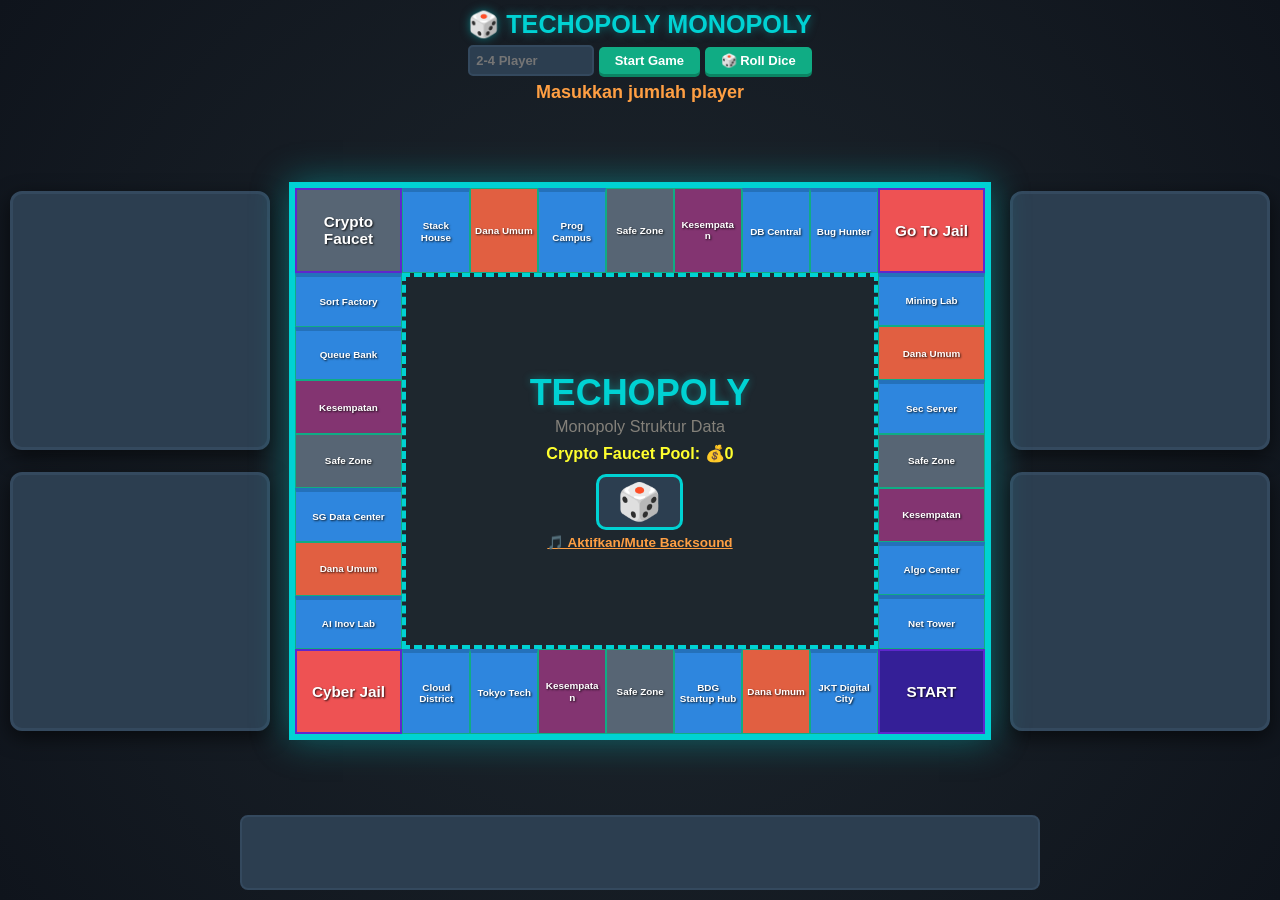
==== commit ecf04bfc: "kafin" ====
--- a/exe.10.html
+++ b/exe.10.html
@@ -135,8 +135,8 @@
         }
 
         .board {
-            height: 65vh; /* Dioptimalkan dari 76vh ke 60vh agar pas di zoom 100% monitor manapun */
-            width: 65vh;  /* Tetap kotak sempurna 1:1 */
+            height: 62vh; /* Dioptimalkan dari 76vh ke 60vh agar pas di zoom 100% monitor manapun */
+            width: 78vh;  /* Tetap kotak sempurna 1:1 */
             background: #222f3e;
             border: 6px solid #00d2d3;
             position: relative;
@@ -156,7 +156,7 @@
             font-weight: 850; 
             padding: 4px;
             color: #ffffff;
-            font-size: clamp(10px, 1.2vh, 16px); 
+            font-size: clamp(9px, 1.1vh, 14px); 
             line-height: 1.15;
             word-break: break-word;
             text-shadow: 1px 1px 2px rgba(0, 0, 0, 0.8);
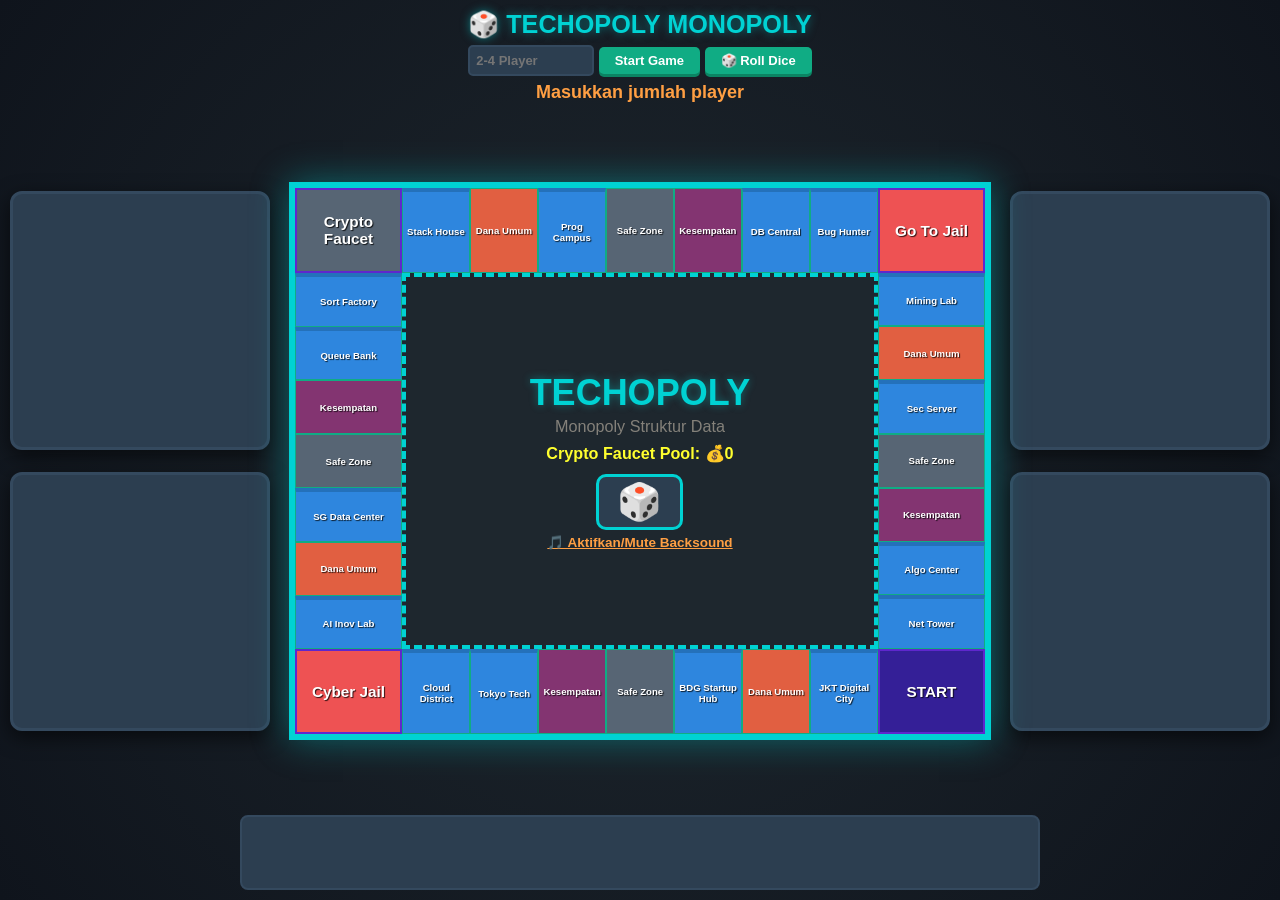
==== commit 7a6bf685: "kafin" ====
--- a/exe.10.html
+++ b/exe.10.html
@@ -156,10 +156,10 @@
             font-weight: 850; 
             padding: 4px;
             color: #ffffff;
-            font-size: clamp(9px, 1.1vh, 14px); 
+            font-size: clamp(8.5px, 1.07vh, 14px); 
             line-height: 1.15;
             word-break: break-word;
-            text-shadow: 1px 1px 2px rgba(0, 0, 0, 0.8);
+            text-shadow: 1px 1px 1px rgba(0, 0, 0, 0.8);
         }
 
         .corner { 
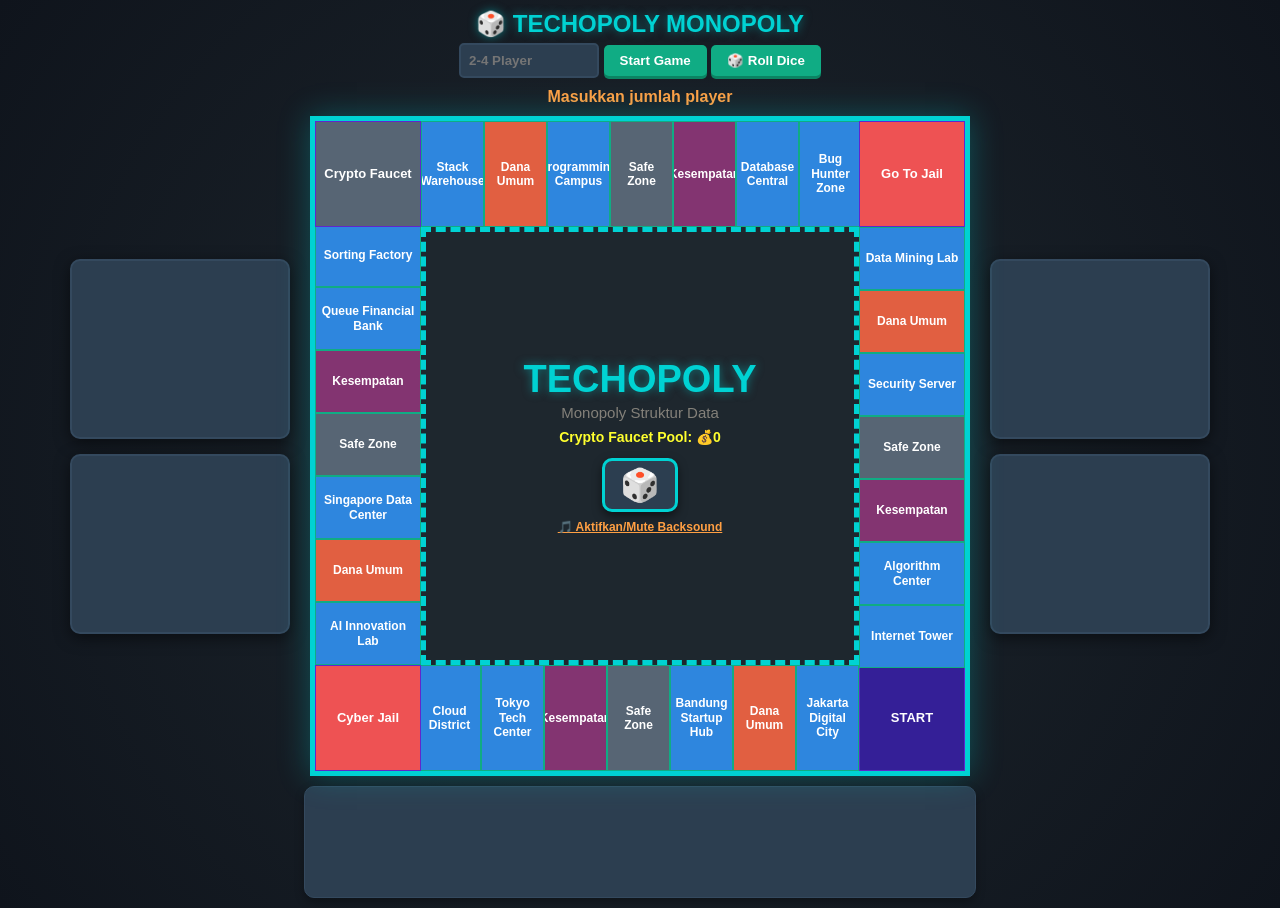
==== commit 55857ffa: "Pibe Update" ====
--- a/exe.10.html
+++ b/exe.10.html
@@ -1,308 +1,266 @@
 <!DOCTYPE html>
 <html lang="id">
 <head>
-    <meta charset="UTF-8">
-    <meta name="viewport" content="width=device-width, initial-scale=1.0">
-    <title>TECHOPOLY - Anti Collision Layout</title>
-
-    <style>
-        /* ==========================================================================
-           1. CORE LAYOUT SYSTEM (STRICT GRID ANTI-TABRAKAN)
-           ========================================================================== */
-        body {
-            margin: 0;
-            padding: 10px;
-            background: radial-gradient(circle, #1e272e 0%, #0f141c 100%);
-            color: #ffffff;
-            font-family: 'Segoe UI', Arial, sans-serif;
-            box-sizing: border-box;
-            height: 100vh;
-            overflow: hidden; /* Mengunci scrollbar utama browser */
-            
-            /* Pembagian 3 baris mutlak agar komponen tidak saling tindih */
-            display: grid;
-            grid-template-rows: auto 1fr auto; 
-            gap: 10px;
-        }
-
-        /* Pembungkus Komponen Kontrol Atas */
-        .game-header {
-            text-align: center;
-            display: flex;
-            flex-direction: column;
-            gap: 4px;
-        }
-
-        h1.main-title {
-            margin: 0;
-            font-size: clamp(20px, 2.8vh, 30px);
-            color: #00d2d3;
-            text-shadow: 0 0 10px rgba(0, 210, 211, 0.5);
-        }
-
-        .top-control {
-            margin: 2px 0;
-        }
-
-        input {
-            padding: 6px;
-            width: 110px;
-            border: 2px solid #34495e;
-            background: #2c3e50;
-            color: white;
-            border-radius: 5px;
-            font-weight: bold;
-            font-size: 13px;
-        }
-
-        button {
-            padding: 6px 16px;
-            border: none;
-            background: #10ac84;
-            color: white;
-            border-radius: 5px;
-            cursor: pointer;
-            font-weight: bold;
-            font-size: 13px;
-            box-shadow: 0 3px 0 #0b8463;
-        }
-
-        button:hover { background: #1dd1a1; }
-        button:active { transform: translateY(3px); box-shadow: none; }
-        button:disabled { background: #57606f; box-shadow: none; cursor: not-allowed; }
-
-        .turn-box {
-            font-size: clamp(14px, 2vh, 20px);
-            font-weight: bold;
-            color: #ff9f43;
-        }
-
-        .queue-box {
-            font-size: clamp(11px, 1.6vh, 16px);
-        }
-
-        /* ==========================================================================
-           2. MIDDLE ARENA: GRID AREA UTAMA PERMAINAN
-           ========================================================================== */
-        .game-container {
-            display: grid;
-            grid-template-columns: 260px 1fr 260px; /* Lebar UI Box Player Kiri & Kanan */
-            gap: 15px;
-            align-items: center;
-            justify-content: center;
-            min-height: 0; /* Mencegah elemen meluber keluar grid */
-            height: 100%;
-        }
-
-        .sidebar-left, .sidebar-right {
-            display: flex;
-            flex-direction: column;
-            justify-content: space-between;
-            height: 60vh; /* Disamakan dengan tinggi maksimal papan */
-        }
-
-        /* ==========================================================================
-           3. SIDEBAR PLAYER BOX UI
-           ========================================================================== */
-        .player-info {
-            background: #2c3e50;
-            border: 3px solid #34495e;
-            border-radius: 12px;
-            padding: 12px;
-            box-shadow: 0 6px 20px rgba(0,0,0,0.6);
-            font-size: clamp(12px, 1.6vh, 17px); 
-            height: 48%; /* Membagi ruang atas bawah seimbang di sidebar */
-            overflow-y: auto;
-            box-sizing: border-box;
-            line-height: 1.35;
-        }
-
-        .player-info h3 {
-            font-size: clamp(14px, 2.1vh, 22px);
-            margin: 0 0 6px 0;
-            border-bottom: 2px solid #485e74;
-            padding-bottom: 3px;
-        }
-
-        /* ==========================================================================
-           4. PAPAN MONOPOLI (RESPONSIF & AMAN DI ZOOM 100%)
-           ========================================================================== */
-        .board-wrapper {
-            display: flex;
-            justify-content: center;
-            align-items: center;
-            height: 100%;
-        }
-
-        .board {
-            height: 62vh; /* Dioptimalkan dari 76vh ke 60vh agar pas di zoom 100% monitor manapun */
-            width: 78vh;  /* Tetap kotak sempurna 1:1 */
-            background: #222f3e;
-            border: 6px solid #00d2d3;
-            position: relative;
-            box-shadow: 0 0 35px rgba(0, 210, 211, 0.4);
-            box-sizing: border-box;
-        }
-
-        /* Teks Tile Dinamis Otomatis Membesar saat Zoom Out */
-        .tile {
-            position: absolute;
-            border: 1px solid #10ac84;
-            box-sizing: border-box;
-            display: flex;
-            justify-content: center;
-            align-items: center;
-            text-align: center;
-            font-weight: 850; 
-            padding: 4px;
-            color: #ffffff;
-            font-size: clamp(8.5px, 1.07vh, 14px); 
-            line-height: 1.15;
-            word-break: break-word;
-            text-shadow: 1px 1px 1px rgba(0, 0, 0, 0.8);
-        }
-
-        .corner { 
-            width: 15.5%; 
-            height: 15.5%; 
-            background: #341f97; 
-            color: #ffffff; 
-            border: 2px solid #5f27cd; 
-            z-index: 10; 
-            font-size: clamp(13px, 1.7vh, 24px); 
-        }
-        
-        .horizontal { width: 9.85%; height: 15.5%; }
-        .vertical { width: 15.5%; height: 9.85%; }
-
-        /* Tipe Warna Kamar Tile */
-        .property { background: #2e86de; border-top: 4px solid #2471ba; }
-        .chance { background: #833471; }
-        .community { background: #e15f41; }
-        .safe { background: #576574; }
-        .jail { background: #ee5253; }
-
-        /* Area Dalam Tengah Papan */
-        .center-area {
-            position: absolute;
-            width: 69%;
-            height: 69%;
-            left: 15.5%;
-            top: 15.5%;
-            background: #1e272e;
-            border: 4px dashed #00d2d3;
-            display: flex;
-            justify-content: center;
-            align-items: center;
-            flex-direction: column;
-            box-sizing: border-box;
-            padding: 10px;
-        }
-
-        .center-area h1 { font-size: clamp(22px, 4vh, 45px); margin: 0; color: #00d2d3; text-shadow: 0 0 8px rgba(0,210,211,0.4); }
-        .center-area p { font-size: clamp(12px, 1.8vh, 18px); color: #84817a; margin: 3px 0; }
-
-        .dice-visual {
-            font-size: clamp(26px, 4vh, 40px);
-            margin-top: 8px;
-            background: #2c3e50;
-            padding: 4px 18px;
-            border: 3px solid #00d2d3;
-            border-radius: 10px;
-            color: white;
-        }
-
-        /* Token Pemain */
-        .player {
-            width: clamp(16px, 2vh, 24px);
-            height: clamp(16px, 2vh, 24px);
-            border-radius: 50%;
-            position: absolute;
-            z-index: 99;
-            transition: all .3s ease-out;
-            display: flex;
-            justify-content: center;
-            align-items: center;
-            color: white;
-            font-size: clamp(9px, 1.2vh, 13px);
-            font-weight: bold;
-            border: 2px solid white;
-            box-shadow: 0 0 6px rgba(255,255,255,0.9);
-        }
-
-        /* ==========================================================================
-           5. LOG BOX (DIKUNCI DI BARIS TERBAWAH GRID - ANTI TABRAKAN)
-           ========================================================================== */
-        .log {
-            width: 100%;
-            max-width: 800px;
-            margin: 0 auto;
-            background: #2c3e50;
-            border: 2px solid #34495e;
-            border-radius: 8px;
-            padding: 8px;
-            height: 75px; /* Tinggi permanen aman */
-            overflow-y: auto;
-            color: #c8d6e5;
-            font-size: 13px;
-            box-sizing: border-box;
-        }
-
-        .property-list { margin-top: 4px; padding-left: 15px; font-size: clamp(11px, 1.4vh, 14px); color: #ffdd59; }
-        .audio-control { margin-top: 4px; font-size: clamp(11px, 1.5vh, 15px); color: #ff9f43; cursor: pointer; text-decoration: underline; font-weight: bold; }
-    </style>
+<meta charset="UTF-8">
+<meta name="viewport" content="width=device-width, initial-scale=1.0">
+<title>TECHOPOLY - Monopoly Struktur Data</title>
+
+<style>
+/* 1. BACKGROUND & ESTETIKA BARU: Tema Dark Tech / Cyberpunk Modern */
+body {
+    margin: 0;
+    padding: 0;
+    background: radial-gradient(circle, #1e272e 0%, #0f141c 100%);
+    color: #ffffff;
+    font-family: 'Segoe UI', Arial, sans-serif;
+    overflow-x: hidden; /* Mencegah scroll horizontal */
+}
+
+h1 {
+    text-align: center;
+    margin: 10px 0 5px 0;
+    color: #00d2d3;
+    text-shadow: 0 0 10px rgba(0, 210, 211, 0.5);
+    font-size: 24px;
+}
+
+.top-control {
+    text-align: center;
+    margin-bottom: 10px;
+}
+
+input {
+    padding: 8px;
+    width: 120px;
+    border: 2px solid #34495e;
+    background: #2c3e50;
+    color: white;
+    border-radius: 5px;
+    font-weight: bold;
+}
+
+button {
+    padding: 8px 16px;
+    border: none;
+    background: #10ac84;
+    color: white;
+    border-radius: 5px;
+    cursor: pointer;
+    font-weight: bold;
+    box-shadow: 0 3px 0 #0b8463;
+    transition: all 0.1s ease;
+}
+
+button:hover { background: #1dd1a1; }
+button:active { transform: translateY(3px); box-shadow: none; }
+button:disabled { background: #57606f; box-shadow: none; cursor: not-allowed; }
+
+.turn-box {
+    text-align: center;
+    font-size: 16px;
+    font-weight: bold;
+    margin-bottom: 4px;
+    color: #ff9f43;
+}
+
+.queue-box {
+    text-align: center;
+    margin-bottom: 10px;
+    font-size: 14px;
+}
+
+/* CONTAINER UTAMA: Memastikan semua elemen berjajar rapi dalam satu layar tanpa scroll */
+.game-container {
+    display: flex;
+    justify-content: center;
+    align-items: center;
+    gap: 20px;
+    max-width: 1200px;
+    margin: 0 auto;
+    padding: 0 10px;
+}
+
+.side-column {
+    display: flex;
+    flex-direction: column;
+    gap: 15px;
+    width: 220px;
+}
+
+/* BOARD UPGRADE: Diperkecil ke 650px agar pas masuk resolusi layar standar tanpa scroll vertikal */
+.board {
+    width: 650px;
+    height: 650px;
+    background: #222f3e;
+    border: 5px solid #00d2d3;
+    position: relative;
+    box-shadow: 0 0 30px rgba(0, 210, 211, 0.3);
+    flex-shrink: 0;
+}
+
+/* TILE TEXT OPTIMIZATION: Diperbesar ukurannya dan dipaksa membungkus kata dengan rapi */
+.tile {
+    position: absolute;
+    border: 1px solid #10ac84;
+    box-sizing: border-box;
+    display: flex;
+    justify-content: center;
+    align-items: center;
+    text-align: center;
+    font-size: 12px; /* Ukuran tulisan diperbesar agar lebih terbaca jelas */
+    font-weight: bold;
+    padding: 4px;
+    color: #ffffff;
+    word-wrap: break-word;
+    overflow: hidden;
+    line-height: 1.2;
+}
+
+/* Dimensi Grid Baru yang Proporsional dengan Papan 650px */
+.corner {
+    width: 106px;
+    height: 106px;
+    background: #341f97;
+    color: #ffffff;
+    border: 1px solid #5f27cd;
+    font-size: 13px;
+}
+
+.horizontal { width: 63px; height: 106px; }
+.vertical { width: 106px; height: 63px; }
+
+.property { background: #2e86de; }
+.chance { background: #833471; }
+.community { background: #e15f41; }
+.safe { background: #576574; }
+.jail { background: #ee5253; }
+
+.center-area {
+    position: absolute;
+    width: 428px;
+    height: 428px;
+    left: 106px;
+    top: 106px;
+    background: #1e272e;
+    border: 5px dashed #00d2d3;
+    display: flex;
+    justify-content: center;
+    align-items: center;
+    flex-direction: column;
+}
+
+.center-area h1 { font-size: 38px; margin: 0; color: #00d2d3; }
+.center-area p { font-size: 15px; color: #84817a; margin: 3px 0; }
+
+.dice-visual {
+    font-size: 32px;
+    margin-top: 10px;
+    background: #2c3e50;
+    padding: 5px 15px;
+    border: 3px solid #00d2d3;
+    border-radius: 10px;
+    box-shadow: 0 4px 10px rgba(0,0,0,0.5);
+    color: white;
+}
+
+.player {
+    width: 20px;
+    height: 20px;
+    border-radius: 50%;
+    position: absolute;
+    z-index: 999;
+    transition: all .3s ease-out;
+    display: flex;
+    justify-content: center;
+    align-items: center;
+    color: white;
+    font-size: 11px;
+    font-weight: bold;
+    border: 2px solid white;
+    box-shadow: 0 0 6px rgba(255,255,255,0.8);
+}
+
+/* UI BOX PLAYER LENGKAP: Tata letak rapi di sisi kanan & kiri board */
+.player-info {
+    background: #2c3e50;
+    border: 2px solid #34495e;
+    border-radius: 10px;
+    padding: 10px;
+    box-shadow: 0 4px 15px rgba(0,0,0,0.5);
+    font-size: 13px;
+    height: 180px;
+    overflow-y: auto;
+    box-sizing: border-box;
+}
+
+.log {
+    width: 650px;
+    margin: 10px auto;
+    background: #2c3e50;
+    border: 1px solid #34495e;
+    border-radius: 10px;
+    padding: 10px;
+    height: 90px;
+    overflow: auto;
+    box-shadow: 0 4px 10px rgba(0,0,0,0.3);
+    color: #c8d6e5;
+    font-size: 13px;
+}
+
+.property-list { margin-top: 3px; padding-left: 15px; font-size: 11px; color: #ffdd59; }
+.audio-control { margin-top: 8px; font-size: 12px; color: #ff9f43; cursor: pointer; text-decoration: underline; font-weight: bold; }
+</style>
 </head>
 <body>
 
-    <header class="game-header">
-        <h1 class="main-title">🎲 TECHOPOLY MONOPOLY</h1>
-        
-        <div class="top-control">
-            <input type="number" id="playerCount" min="2" max="4" placeholder="2-4 Player">
-            <button id="btnStart" onclick="startGame()">Start Game</button>
-            <button id="btnRoll" onclick="rollDice()">🎲 Roll Dice</button>
-        </div>
-        
-        <div class="turn-box" id="turnInfo">Masukkan jumlah player</div>
-        <div class="queue-box" id="queueDisplay"></div>
-    </header>
-
-    <div class="game-container">
-        <div class="sidebar-left">
-            <div id="p1box" class="player-info"></div>
-            <div id="p3box" class="player-info"></div>
-        </div>
-
-        <div class="board-wrapper">
-            <div class="board" id="board">
-                <div class="center-area">
-                    <h1>TECHOPOLY</h1>
-                    <p>Monopoly Struktur Data</p>
-                    <p id="poolDisplay" style="color: #ffff2e; font-weight: bold; margin-top: 5px;">Crypto Faucet Pool: 💰0</p>
-                    <div id="diceVisual" class="dice-visual">🎲</div>
-                    <div class="audio-control" onclick="toggleBGM()">🎵 Aktifkan/Mute Backsound</div>
-                </div>
-            </div>
-        </div>
-
-        <div class="sidebar-right">
-            <div id="p2box" class="player-info"></div>
-            <div id="p4box" class="player-info"></div>
+<h1>🎲 TECHOPOLY MONOPOLY</h1>
+
+<div class="top-control">
+    <input type="number" id="playerCount" min="2" max="4" placeholder="2-4 Player">
+    <button id="btnStart" onclick="startGame()">Start Game</button>
+    <button id="btnRoll" onclick="rollDice()">🎲 Roll Dice</button>
+</div>
+
+<div class="turn-box" id="turnInfo">Masukkan jumlah player</div>
+<div class="queue-box" id="queueDisplay"></div>
+
+<div class="game-container">
+    <div class="side-column">
+        <div id="p1box" class="player-info"></div>
+        <div id="p3box" class="player-info"></div>
+    </div>
+
+    <div class="board" id="board">
+        <div class="center-area">
+            <h1>TECHOPOLY</h1>
+            <p>Monopoly Struktur Data</p>
+            <p id="poolDisplay" style="font-size: 14px; margin-top: 5px; color: #ffff2e; font-weight: bold;">Crypto Faucet Pool: 💰0</p>
+            <div id="diceVisual" class="dice-visual">🎲</div>
+            <div class="audio-control" onclick="toggleBGM()">🎵 Aktifkan/Mute Backsound</div>
         </div>
     </div>
 
-    <div class="log" id="log"></div>
-
-    <audio id="bgm" loop src="https://glichet.github.io/hosting-assets/synth_bgm_8bit.mp3" preload="auto"></audio>
-    <audio id="sfxDice" src="https://glichet.github.io/hosting-assets/dice_shake.mp3" preload="auto"></audio>
-    <audio id="sfxStep" src="https://glichet.github.io/hosting-assets/step_click.mp3" preload="auto"></audio>
-    <audio id="sfxCorrect" src="https://glichet.github.io/hosting-assets/correct_chime.mp3" preload="auto"></audio>
-    <audio id="sfxWrong" src="https://glichet.github.io/hosting-assets/wrong_buzz.mp3" preload="auto"></audio>
+    <div class="side-column">
+        <div id="p2box" class="player-info"></div>
+        <div id="p4box" class="player-info"></div>
+    </div>
+</div>
+
+<div class="log" id="log"></div>
+
+<audio id="bgm" loop src="https://glichet.github.io/hosting-assets/synth_bgm_8bit.mp3" preload="auto"></audio>
+<audio id="sfxDice" src="assets/sound effect/efek-roll-dice.mp3" preload="auto"></audio>
+<audio id="sfxStep" src="assets/sound effect/efek-melangkah.mp3" preload="auto"></audio>
+<audio id="sfxCorrect" src="https://glichet.github.io/hosting-assets/correct_chime.mp3" preload="auto"></audio>
+<audio id="sfxWrong" src="https://glichet.github.io/hosting-assets/wrong_buzz.mp3" preload="auto"></audio>
+
+<audio id="sfxFaucet" src="assets/sound effect/crypto-faucet.mp3" preload="auto"></audio>
+<audio id="sfxBuy" src="assets/sound effect/beli-properti.mp3" preload="auto"></audio>
+<audio id="sfxCard" src="assets/sound effect/dana-kesempatan.mp3" preload="auto"></audio>
+<audio id="sfxWin" src="assets/sound effect/player-menang.mp3" preload="auto"></audio>
+<audio id="sfxLose" src="assets/sound effect/player-kalah.mp3" preload="auto"></audio>
 
 <script>
-/* ==========================================================================
-   ENGINE UTAMA GAME & VARIABEL KONFIGURASI
-   ========================================================================== */
 const board = document.getElementById("board");
 const logBox = document.getElementById("log");
 const turnInfo = document.getElementById("turnInfo");
@@ -311,12 +269,20 @@
 const diceVisual = document.getElementById("diceVisual");
 const btnRoll = document.getElementById("btnRoll");
 
+// Audio Selector Utama
 const bgm = document.getElementById("bgm");
 const sfxDice = document.getElementById("sfxDice");
 const sfxStep = document.getElementById("sfxStep");
 const sfxCorrect = document.getElementById("sfxCorrect");
 const sfxWrong = document.getElementById("sfxWrong");
 
+// Audio Selector Slot Baru Anda
+const sfxFaucet = document.getElementById("sfxFaucet");
+const sfxBuy = document.getElementById("sfxBuy");
+const sfxCard = document.getElementById("sfxCard");
+const sfxWin = document.getElementById("sfxWin");
+const sfxLose = document.getElementById("sfxLose");
+
 const colors = ["#ff4d4d", "#3498db", "#2ecc71", "#f1c40f"];
 const diceFaces = ["🎲", "⚀", "⚁", "⚂", "⚃", "⚄", "⚅"];
 
@@ -333,87 +299,67 @@
 const FREE_PARKING_INDEX = 16;
 const GO_TO_JAIL_INDEX = 24;
 
+// Atur Volume Suara
 bgm.volume = 0.2;
 sfxDice.volume = 0.6;
 sfxStep.volume = 0.5;
 sfxCorrect.volume = 0.6;
 sfxWrong.volume = 0.6;
 
+// Atur Volume Suara Slot Baru
+sfxFaucet.volume = 0.6;
+sfxBuy.volume = 0.6;
+sfxCard.volume = 0.6;
+sfxWin.volume = 0.7;
+sfxLose.volume = 0.7;
+
 function toggleBGM() {
     if (bgm.paused) {
-        bgm.play().catch(e => alert("Klik sembarang tempat pada halaman web terlebih dahulu!"));
+        bgm.play().catch(e => alert("Silakan klik sembarang area di web/board terlebih dahulu, baru nyalakan musiknya kembali!"));
         addLog("🎵 Backsound diaktifkan.");
     } else {
         bgm.pause();
-        addLog("🎵 Backsound dimatikan.");
-    }
-}
-
-/* ==========================================================================
-   INITIALIZATION MAP TILES MAP MONOPOLI
-   ========================================================================== */
+        addLog("🎵 Backsound dimatikan (Mute).");
+    }
+}
+
 function createTiles(){
     tiles.length = 0;
     const names = [
-        "START", "JKT Digital City", "Dana Umum", "BDG Startup Hub", "Safe Zone", "Kesempatan", "Tokyo Tech", "Cloud District",
-        "Cyber Jail", "AI Inov Lab", "Dana Umum", "SG Data Center", "Safe Zone", "Kesempatan", "Queue Bank", "Sort Factory",
-        "Crypto Faucet", "Stack House", "Dana Umum", "Prog Campus", "Safe Zone", "Kesempatan", "DB Central", "Bug Hunter",
-        "Go To Jail", "Mining Lab", "Dana Umum", "Sec Server", "Safe Zone", "Kesempatan", "Algo Center", "Net Tower"
+        "START", "Jakarta Digital City", "Dana Umum", "Bandung Startup Hub", "Safe Zone", "Kesempatan", "Tokyo Tech Center", "Cloud District",
+        "Cyber Jail", "AI Innovation Lab", "Dana Umum", "Singapore Data Center", "Safe Zone", "Kesempatan", "Queue Financial Bank", "Sorting Factory",
+        "Crypto Faucet", "Stack Warehouse", "Dana Umum", "Programming Campus", "Safe Zone", "Kesempatan", "Database Central", "Bug Hunter Zone",
+        "Go To Jail", "Data Mining Lab", "Dana Umum", "Security Server", "Safe Zone", "Kesempatan", "Algorithm Center", "Internet Tower"
     ];
 
+    // Rekalkulasi koordinat path agar presisi pas dengan ukuran papan baru 650px
     let path = [];
-    
-    // Sudut Kanan Bawah (START)
-    path.push({x:84.5, y:84.5, type:"corner"});
-    
-    // Baris Bawah (Kanan ke Kiri)
-    for(let i=0; i<7; i++) { 
-        path.push({x: 74.65 - (i*9.85), y:84.5, type:"horizontal"}); 
-    }
-    
-    // Sudut Kiri Bawah (Cyber Jail)
-    path.push({x:0, y:84.5, type:"corner"});
-    
-    // Baris Kiri (Bawah ke Atas)
-    for(let i=0; i<7; i++) { 
-        path.push({x:0, y: 74.65 - (i*9.85), type:"vertical"}); 
-    }
-    
-    // Sudut Kiri Atas (Crypto Faucet)
-    path.push({x:0, y:0, type:"corner"});
-    
-    // Baris Atas (Kiri ke Kanan)
-    for(let i=0; i<7; i++) { 
-        path.push({x: 15.5 + (i*9.85), y:0, type:"horizontal"}); 
-    }
-    
-    // Sudut Kanan Atas (Go To Jail)
-    path.push({x:84.5, y:0, type:"corner"});
-    
-    // Baris Kanan (Atas ke Bawah)
-    for(let i=0; i<7; i++) { 
-        path.push({x:84.5, y: 15.5 + (i*9.85), type:"vertical"}); 
-    }
+    path.push({x:544, y:544, w:106, h:106}); 
+    for(let i=0; i<7; i++) { path.push({x:481-(i*63), y:544, w:63, h:106}); } 
+    path.push({x:0, y:544, w:106, h:106}); 
+    for(let i=0; i<7; i++) { path.push({x:0, y:481-(i*63), w:106, h:63}); } 
+    path.push({x:0, y:0, w:106, h:106}); 
+    for(let i=0; i<7; i++) { path.push({x:106+(i*63), y:0, w:63, h:106}); } 
+    path.push({x:544, y:0, w:106, h:106}); 
+    for(let i=0; i<7; i++) { path.push({x:544, y:106+(i*63), w:106, h:63}); } 
 
     for(let i=0; i<32; i++){
         let type = "property";
-        if(names[i].includes("Dana")) { type = "community"; }
-        if(names[i].includes("Kesempatan")) { type = "chance"; }
-        if(names[i].includes("Safe")) { type = "safe"; }
-        if(names[i].includes("Jail")) { type = "jail"; }
-        if(names[i] === "START") { type = "start"; }
-        if(names[i] === "Crypto Faucet") { type = "safe"; }
-        if(names[i] === "Go To Jail") { type = "jail"; }
+        if(names[i].includes("Dana")) type = "community";
+        if(names[i].includes("Kesempatan")) type = "chance";
+        if(names[i].includes("Safe")) type = "safe";
+        if(names[i].includes("Jail")) type = "jail";
+        if(names[i] === "START") type = "start";
+        if(names[i] === "Crypto Faucet") type = "safe";
+        if(names[i] === "Go To Jail") type = "jail";
 
         tiles.push({
-            name: names[i],
-            type: type,
-            price: 100 + (i*5),
-            rent: 20 + (i*2),
-            owner: null,
-            x: path[i].x, 
-            y: path[i].y, 
-            pType: path[i].type
+            name:names[i],
+            type:type,
+            price:100 + (i*5),
+            rent:20 + (i*2),
+            owner:null,
+            x:path[i].x, y:path[i].y, w:path[i].w, h:path[i].h
         });
     }
 }
@@ -424,151 +370,148 @@
     tiles.forEach(tile=>{
         let div = document.createElement("div");
         div.classList.add("tile");
-        
-        if(tile.pType === "corner") { div.classList.add("corner"); }
-        else if(tile.pType === "horizontal") { div.classList.add("horizontal"); }
+        if(tile.w === 106 && tile.h === 106) { div.classList.add("corner"); }
+        else if(tile.h === 106) { div.classList.add("horizontal"); }
         else { div.classList.add("vertical"); }
 
-        if(tile.type === "property") { div.classList.add("property"); }
-        if(tile.type === "chance") { div.classList.add("chance"); }
-        if(tile.type === "community") { div.classList.add("community"); }
-        if(tile.type === "safe") { div.classList.add("safe"); }
-        if(tile.type === "jail") { div.classList.add("jail"); }
-
-        div.style.left = tile.x + "%";
-        div.style.top = tile.y + "%";
+        if(tile.type === "property") div.classList.add("property");
+        if(tile.type === "chance") div.classList.add("chance");
+        if(tile.type === "community") div.classList.add("community");
+        if(tile.type === "safe") div.classList.add("safe");
+        if(tile.type === "jail") div.classList.add("jail");
+
+        div.style.left = tile.x + "px";
+        div.style.top = tile.y + "px";
         div.innerHTML = tile.name;
         board.appendChild(div);
     });
 }
 createBoard();
 
-/* ==========================================================================
-   SOAL TANTANGAN PILIHAN GANDA (A, B, C)
-   ========================================================================== */
+/* BANK SOAL: 20 Soal Pilihan Ganda (A, B, C) Masing-Masing Materi Ada 5 Soal */
 const storyChallenges = [
-    // --- QUEUE / FIFO ---
+    // --- QUEUE / FIFO (5 Soal) ---
     { 
         question: "Di sebuah bank digital, pelanggan yang datang lebih dulu selalu dilayani terlebih dahulu agar sistem tetap adil. Sistem apakah ini?\n\nA. FIFO\nB. LIFO\nC. Random Access", 
-        answer:"A", penalty:30, reward:80, explanation:"FIFO (First In First Out)." 
+        answer:"A", penalty:30, reward:80, explanation:"Benar! Bank menggunakan konsep antrean FIFO (First In First Out)." 
     },
     { 
         question: "Struktur data linier yang menyisipkan data dari belakang (rear) dan menghapus dari depan (front) disebut...?\n\nA. Stack\nB. Queue\nC. Tree", 
-        answer:"B", penalty:30, reward:80, explanation:"Queue (Antrean)." 
+        answer:"B", penalty:30, reward:80, explanation:"Benar! Itu adalah mekanisme dari Queue (Antrean)." 
     },
     { 
         question: "Kondisi eror ketika mencoba memasukkan data baru ke dalam Queue yang kapasitasnya sudah penuh disebut...?\n\nA. Underflow\nB. Shadowing\nC. Overflow", 
-        answer:"C", penalty:25, reward:70, explanation:"Kondisi penuh disebut Overflow." 
+        answer:"C", penalty:25, reward:70, explanation:"Benar! Kondisi penuh pada struktur data disebut Overflow." 
     },
     { 
         question: "Operasi untuk mengeluarkan atau menghapus elemen pertama dari sebuah struktur data Queue dinamakan...?\n\nA. Enqueue\nB. Dequeue\nC. Pop", 
-        answer:"B", penalty:30, reward:85, explanation:"Dequeue untuk menghapus data Queue." 
+        answer:"B", penalty:30, reward:85, explanation:"Benar! Enqueue untuk menambah, Dequeue untuk menghapus data Queue." 
     },
     { 
         question: "Pada Queue, jika elemen X masuk pada urutan ke-3, maka elemen X tersebut akan keluar pada urutan ke-berapa?\n\nA. Urutan ke-1\nB. Urutan terakhir\nC. Urutan ke-3", 
-        answer:"C", penalty:25, reward:75, explanation:"Karena FIFO, urutan masuk sama dengan urutan keluar." 
-    },
-
-    // --- STACK / LIFO ---
+        answer:"C", penalty:25, reward:75, explanation:"Benar! Karena FIFO, urutan masuk sama dengan urutan keluar." 
+    },
+
+    // --- STACK / LIFO (5 Soal) ---
     { 
         question: "Seorang koki menumpuk piring bersih di dapur. Saat digunakan, piring paling atas diambil lebih dulu. Konsep apakah ini?\n\nA. LIFO\nB. FIFO\nC. Linear Search", 
-        answer:"A", penalty:30, reward:80, explanation:"Tumpukan piring menerapkan konsep LIFO." 
+        answer:"A", penalty:30, reward:80, explanation:"Benar! Tumpukan piring menerapkan konsep LIFO (Last In First Out)." 
     },
     { 
         question: "Struktur data tumpukan di mana operasi penambahan dan penghapusan data hanya bisa dilakukan pada ujung 'Top' dinamakan...?\n\nA. Queue\nB. Linked List\nC. Stack", 
-        answer:"C", penalty:30, reward:80, explanation:"Struktur data tersebut adalah Stack." 
+        answer:"C", penalty:30, reward:80, explanation:"Benar! Struktur data tumpukan tersebut adalah Stack." 
     },
     { 
         question: "Operasi dasar pada Stack yang berfungsi untuk memasukkan data baru ke posisi paling atas disebut...?\n\nA. Push\nB. Pop\nC. Peek", 
-        answer:"A", penalty:25, reward:70, explanation:"Push digunakan untuk menyisipkan elemen baru." 
-    },
-    { 
-        question: "Fitur tombol 'Undo' pada text editor menerapkan prinsip struktur data apa?\n\nA. Queue\nB. Stack\nC. Graph", 
-        answer:"B", penalty:35, reward:90, explanation:"Undo mengambil aksi terakhir (LIFO/Stack)." 
+        answer:"A", penalty:25, reward:70, explanation:"Benar! Push digunakan untuk menyisipkan elemen baru ke Stack." 
+    },
+    { 
+        question: "Fitur tombol 'Undo' pada text editor (seperti VS Code atau Word) menerapkan prinsip struktur data apa?\n\nA. Queue\nB. Stack\nC. Graph", 
+        answer:"B", penalty:35, reward:90, explanation:"Benar! Undo mengambil data aksi terakhir yang kita lakukan (LIFO/Stack)." 
     },
     { 
         question: "Kondisi eror ketika kita melakukan operasi mengambil data (POP) pada tumpukan Stack yang kosong disebut...?\n\nA. Underflow\nB. Overflow\nC. Crash Error", 
-        answer:"A", penalty:30, reward:80, explanation:"Mengambil dari wadah kosong menyebabkan Underflow." 
-    },
-
-    // --- SORTING ---
+        answer:"A", penalty:30, reward:80, explanation:"Benar! Mengambil data dari wadah kosong menyebabkan Underflow." 
+    },
+
+    // --- SORTING (5 Soal) ---
     { 
         question: "Proses menyusun dan mengurutkan data acak dari nilai terkecil ke terbesar atau sebaliknya disebut...?\n\nA. Searching\nB. Sorting\nC. Slicing", 
-        answer:"B", penalty:25, reward:70, explanation:"Mengurutkan data disebut proses sorting." 
+        answer:"B", penalty:25, reward:70, explanation:"Benar! Mengurutkan data disebut proses sorting." 
     },
     { 
         question: "Algoritma sorting yang membandingkan elemen berdekatan dan menukarnya berulang-ulang seperti gelembung adalah...?\n\nA. Quick Sort\nB. Bubble Sort\nC. Insertion Sort", 
-        answer:"B", penalty:30, reward:80, explanation:"Ciri khas Bubble Sort." 
+        answer:"B", penalty:30, reward:80, explanation:"Benar! Gelembung penukaran berdampingan adalah ciri Bubble Sort." 
     },
     { 
         question: "Metode pengurutan data dari nilai terbesar ke nilai terkecil disebut dengan istilah...?\n\nA. Ascending\nB. Hashing\nC. Descending", 
-        answer:"C", penalty:25, reward:75, explanation:"Descending artinya dari besar ke kecil." 
+        answer:"C", penalty:25, reward:75, explanation:"Benar! Descending artinya dari besar ke kecil." 
     },
     { 
         question: "Algoritma sorting yang membagi array menjadi dua bagian lalu menggabungkannya kembali secara terurut disebut...?\n\nA. Merge Sort\nB. Selection Sort\nC. Radix Sort", 
-        answer:"A", penalty:35, reward:90, explanation:"Merge Sort membagi lalu menyatukan kembali." 
+        answer:"A", penalty:35, reward:90, explanation:"Benar! Merge Sort membagi (divide) lalu menyatukan kembali (merge)." 
     },
     { 
         question: "Bila array angka [3, 1, 4] diurutkan secara Ascending, angka berapakah yang akan menempati indeks pertama (indeks 0)?\n\nA. 3\nB. 1\nC. 4", 
-        answer:"B", penalty:20, reward:70, explanation:"Setelah diurutkan menjadi [1, 3, 4], jadi indeks 0 adalah 1." 
-    },
-
-    // --- LINKED LIST ---
+        answer:"B", penalty:20, reward:70, explanation:"Benar! Setelah diurutkan menjadi [1, 3, 4], jadi indeks 0 adalah angka 1." 
+    },
+
+    // --- LINKED LIST (5 Soal) ---
     { 
         question: "Rangkaian gerbong kereta api yang saling terhubung satu sama lain mirip dengan visualisasi struktur data...?\n\nA. Linked List\nB. Stack\nC. Matrix Array", 
-        answer:"A", penalty:35, reward:90, explanation:"Gerbong terhubung mirip Linked List." 
+        answer:"A", penalty:35, reward:90, explanation:"Benar! Gerbong terhubung via sambungan/alamat penunjuk seperti Linked List." 
     },
     { 
         question: "Komponen dasar Linked List berupa objek tunggal yang menampung data dan alamat pointer disebut dengan...?\n\nA. Element\nB. Block\nC. Node", 
-        answer:"C", penalty:30, reward:80, explanation:"Komponen penyusun Linked List dinamakan Node." 
+        answer:"C", penalty:30, reward:80, explanation:"Benar! Komponen penyusun Linked List dinamakan Node." 
     },
     { 
         question: "Pointer penunjuk khusus yang menyimpan alamat letak elemen pertama di dalam sebuah Linked List disebut...?\n\nA. Head\nB. Tail\nC. Center", 
-        answer:"A", penalty:30, reward:85, explanation:"Alamat pembuka dipegang oleh Head." 
+        answer:"A", penalty:30, reward:85, explanation:"Benar! Alamat pembuka Linked List dipegang oleh Head." 
     },
     { 
         question: "Pointer dari Node terakhir pada sebuah Single Linked List akan diarahkan ke tujuan kosong yaitu bernilai...?\n\nA. Zero\nB. Void\nC. Null", 
-        answer:"C", penalty:25, reward:80, explanation:"Ujung akhir Linked List ditandai rujukan NULL." 
-    },
-    { 
-        question: "Linked List yang memiliki dua pointer penunjuk (maju dan mundur) disebut...?\n\nA. Double Linked List\nB. Circular Linked List\nC. Binary List", 
-        answer:"A", penalty:40, reward:95, explanation:"Merupakan ciri Double Linked List." 
+        answer:"C", penalty:25, reward:80, explanation:"Benar! Ujung akhir Linked List ditandai dengan rujukan ke NULL." 
+    },
+    { 
+        question: "Linked List yang memiliki dua pointer penunjuk (satu ke node sesudahnya dan satu ke node sebelumnya) disebut...?\n\nA. Double Linked List\nB. Circular Linked List\nC. Binary List", 
+        answer:"A", penalty:40, reward:95, explanation:"Benar! Pointer maju dan mundur merupakan ciri Double Linked List." 
     }
 ];
 
 const chanceCards = [
-    "🚀 Startup anda viral! Bonus +100 modal bisnis.", 
-    "💻 Sistem server rusak. Denda -70 uang dialokasikan ke Crypto Faucet.", 
-    "📈 Investasi AI berhasil. +120 profit masuk dompet.", 
-    "⚡ Menemukan bug efisiensi algoritma baru! Maju 3 langkah kedepan."
+    "🚀 Startup anda viral! +100 uang",
+    "💻 Sistem server rusak. Denda -70 uang masuk kas Crypto Faucet",
+    "📈 Investasi AI berhasil. +120 uang",
+    "🖨 Printer overload karena antrian panjang. Bayar denda 50 ke Crypto Faucet",
+    "⚡ Anda menemukan algoritma baru. Maju 3 langkah"
 ];
 
 const communityCards = [
-    "📦 Gudang basis data berhasil dirapikan secara modular. +80 uang", 
-    "🔌 Server mati mendadak karena kebanjiran request. Denda -60 ke Crypto Faucet.", 
-    "📊 Struktur data pelaporan berhasil diurutkan dengan rapi. +90 uang", 
-    "💰 Perusahaan rintisan mendapat kucuran dana investor baru. +100 uang"
+    "📦 Gudang data berhasil dirapikan. +80 uang",
+    "🔌 Server mati mendadak. Denda -60 uang masuk kas Crypto Faucet",
+    "📊 Data pelanggan berhasil diurutkan. +90 uang",
+    "🧠 Tim programmer menemukan bug besar. Denda -50 uang masuk kas Crypto Faucet",
+    "💰 Perusahaan mendapat investor baru. +100 uang"
 ];
 
-/* ==========================================================================
-   LOGIK GAME MECHANICS & ENGINE RUNNER
-   ========================================================================== */
 function startGame(){
     let count = parseInt(document.getElementById("playerCount").value);
-    if(isNaN(count) || count < 2 || count > 4){ 
-        alert("Jumlah Player valid berkisar antara 2 sampai 4 orang!"); 
-        return; 
-    }
-    
-    bgm.play().catch(e => console.log("Audio siap"));
-    
-    players = []; 
-    turnQueue = []; 
+    if(isNaN(count) || count < 2 || count > 4){
+        alert("Player harus 2-4");
+        return;
+    }
+
+    bgm.play().catch(e => console.log("Menunggu aksi pertama user untuk menyalakan audio."));
+
+    players = [];
+    turnQueue = [];
     freeParkingPool = 0;
-    
-    updateUI(); 
+    poolDisplay.innerHTML = "Crypto Faucet Pool: 💰" + freeParkingPool;
     diceVisual.innerHTML = "🎲";
-    document.querySelectorAll(".player").forEach(e => e.remove());
+
+    tiles.forEach(tile=>{ tile.owner = null; });
+    document.querySelectorAll(".player").forEach(e=>e.remove());
 
     for(let i=0; i<count; i++){
         let player = document.createElement("div");
@@ -577,264 +520,354 @@
         player.innerHTML = i+1;
         board.appendChild(player);
 
-        players.push({ 
-            name: "P" + (i+1), 
-            money: 500, 
-            position: 0, 
-            properties: [], 
-            element: player, 
+        players.push({
+            name:"P"+(i+1),
+            money:500,
+            position:0,
+            properties:[],
+            element:player,
             jailTurns: 0 
         });
         turnQueue.push(i);
     }
-    
-    gameStarted = true; 
-    isMoving = false; 
+
+    gameStarted = true;
+    isMoving = false;
     btnRoll.disabled = false;
-    
-    updateAllPlayerPositions(); 
+    updateAllPlayerPositions();
     updateUI();
-    addLog("🎮 Game dimulai! Struktur tata letak diproteksi anti-tabrakan.");
+    addLog("🎮 Game dimulai! Aktifkan audio melalui tombol di tengah jika belum terdengar.");
+}
+
+function updateAllPlayerPositions(){
+    tiles.forEach((tile,tileIndex)=>{
+        let playersInTile = [];
+        players.forEach((player,index)=>{
+            if(player.position === tileIndex){
+                playersInTile.push({ player:player, index:index });
+            }
+        });
+
+        playersInTile.forEach((data,order)=>{
+            let playerSize = 20;
+            let spacing = 3;
+            let cols = 2;
+            let row = Math.floor(order / cols);
+            let col = order % cols;
+            let offsetX = 8 + (col * (playerSize + spacing));
+            let offsetY = 8 + (row * (playerSize + spacing));
+
+            data.player.element.style.left = (tile.x + offsetX) + "px";
+            data.player.element.style.top = (tile.y + offsetY) + "px";
+        });
+    });
+}
+
+function updateUI(){
+    const boxes = [
+        document.getElementById("p1box"),
+        document.getElementById("p2box"),
+        document.getElementById("p3box"),
+        document.getElementById("p4box")
+    ];
+
+    boxes.forEach(box=>box.innerHTML="");
+
+    players.forEach((player,index)=>{
+        let propsHTML = "";
+        if(player.properties.length > 0) {
+            propsHTML = "<ol class='property-list'>";
+            player.properties.forEach(p => { propsHTML += `<li>${p}</li>`; });
+            propsHTML += "</ol>";
+        } else {
+            propsHTML = "<br><span style='font-size:11px; color:#aaa; padding-left:15px;'>Belum ada properti</span>";
+        }
+
+        let statusJail = player.jailTurns > 0 ? ` <span style="color:red;">(🔒 Jailed)</span>` : "";
+
+        boxes[index].innerHTML = `
+            <h3 style="color:${colors[index]}; margin: 2px 0;">${player.name}${statusJail}</h3>
+            💰 Money: ${player.money}<br>
+            🏠 Jumlah Properti: ${player.properties.length}
+            <div style="font-weight:bold; margin-top:3px; font-size:11px;">Daftar Properti:</div>
+            ${propsHTML}
+        `;
+    });
+
+    poolDisplay.innerHTML = "Crypto Faucet Pool: 💰" + freeParkingPool;
+
+    if (turnQueue.length > 0 && gameStarted) {
+        turnInfo.innerHTML = "🎯 Giliran " + players[turnQueue[0]].name;
+        let queueText = "";
+        turnQueue.forEach(index=>{
+            queueText += `<span style="color:${colors[index]}">[${players[index].name}]</span> ➜ `;
+        });
+        queueDisplay.innerHTML = queueText;
+    }
+}
+
+function addLog(text){
+    logBox.innerHTML += text + "<br>";
+    logBox.scrollTop = logBox.scrollHeight;
 }
 
 function rollDice(){
     if(!gameStarted || isMoving) return;
-    
+
     let currentPlayer = turnQueue[0];
+
     if(players[currentPlayer].jailTurns > 0) {
         players[currentPlayer].jailTurns--;
-        addLog(`🔒 ${players[currentPlayer].name} Terjebak di Cyber Jail! Turn ini hangus.`);
-        sfxWrong.play(); 
-        nextTurn(); 
+        addLog(`🔒 ${players[currentPlayer].name} berada di Cyber Jail dan kehilangan putaran ini! (Sisa hukuman: ${players[currentPlayer].jailTurns} turn)`);
+        sfxWrong.currentTime = 0;
+        sfxWrong.play();
+        alert(`🔒 ${players[currentPlayer].name} kehilangan turn saat ini karena dipenjara.`);
+        nextTurn();
         return;
     }
-    
+
     isMoving = true; 
-    btnRoll.disabled = true;
-    sfxDice.currentTime = 0; 
-    sfxDice.play().catch(e => console.log(e));
-    
+    btnRoll.disabled = true; 
+    btnRoll.innerHTML = "🎲 Rolling...";
+
+    sfxDice.currentTime = 0;
+    sfxDice.play().catch(e=>console.log(e));
+
     let counter = 0;
     let rollInterval = setInterval(() => {
-        diceVisual.innerHTML = diceFaces[Math.floor(Math.random() * 6) + 1];
+        let randomFace = Math.floor(Math.random() * 6) + 1;
+        diceVisual.innerHTML = diceFaces[randomFace];
         counter++;
         
         if(counter > 6) {
             clearInterval(rollInterval);
-            let dice = Math.floor(Math.random() * 6) + 1;
+            
+            let dice = Math.floor(Math.random()*6)+1;
             diceVisual.innerHTML = diceFaces[dice] + " (" + dice + ")";
-            addLog("🎲 " + players[currentPlayer].name + " mendapatkan dadu " + dice);
+            btnRoll.innerHTML = "🎲 Roll Dice";
+
+            addLog("🎲 " + players[currentPlayer].name + " mendapat angka " + dice);
             movePlayer(currentPlayer, dice);
         }
     }, 100);
 }
 
-function movePlayer(playerIndex, steps){
+function movePlayer(playerIndex,steps){
     let count = 0;
-    let interval = setInterval(() => {
+    let interval = setInterval(()=>{
         players[playerIndex].position++;
-        sfxStep.currentTime = 0; 
-        sfxStep.play().catch(e => console.log(e));
-        
+
+        sfxStep.currentTime = 0;
+        sfxStep.play().catch(e=>console.log(e));
+
         if(players[playerIndex].position >= tiles.length){
-            players[playerIndex].position = 0; 
+            players[playerIndex].position = 0;
             players[playerIndex].money += 150;
-            addLog("💰 " + players[playerIndex].name + " melewati ubin START (+150)");
-        }
-        
-        updateAllPlayerPositions(); 
+            addLog("💰 " + players[playerIndex].name + " melewati START (+150)");
+        }
+
+        updateAllPlayerPositions();
         count++;
-        
-        if(count >= steps){ 
-            clearInterval(interval); 
+
+        if(count >= steps){
+            clearInterval(interval);
             setTimeout(() => { processTile(playerIndex); }, 200); 
         }
-    }, 400);
+    },400);
 }
 
 function processTile(playerIndex){
     let tile = tiles[players[playerIndex].position];
-    
+    addLog("📍 " + players[playerIndex].name + " berada di " + tile.name);
+
     if(players[playerIndex].position === GO_TO_JAIL_INDEX) {
-        sfxWrong.play(); 
-        alert(`🚨 ${players[playerIndex].name} melakukan Illegal Access! Masuk Cyber Jail.`);
+        sfxWrong.currentTime = 0;
+        sfxWrong.play();
+        alert(`🚨 Ouch! ${players[playerIndex].name} melakukan illegal hacking! Anda dikirim langsung ke Cyber Jail.`);
         players[playerIndex].position = CYBER_JAIL_INDEX; 
-        players[playerIndex].jailTurns = 1;
-        updateAllPlayerPositions(); 
-        nextTurn(); 
+        players[playerIndex].jailTurns = 1; 
+        addLog(`🚨 ${players[playerIndex].name} dipindahkan ke Cyber Jail dan terkena skip status.`);
+        updateAllPlayerPositions();
+        nextTurn();
         return;
     }
-    
+
     if(players[playerIndex].position === FREE_PARKING_INDEX) {
+        sfxFaucet.currentTime = 0;
+        sfxFaucet.play().catch(e => console.log(e));
+
         if(freeParkingPool > 0) {
-            sfxCorrect.play(); 
-            alert(`🎁 Crypto Faucet Meledak! Anda mendapatkan gratis +💰${freeParkingPool}`);
-            players[playerIndex].money += freeParkingPool; 
+            alert(`🎁 CRYPTO FAUCET! ${players[playerIndex].name} mendapatkan bonus koin terkumpul gratis sebesar 💰${freeParkingPool}!`);
+            players[playerIndex].money += freeParkingPool;
+            addLog(`🎁 ${players[playerIndex].name} menguras Crypto Faucet sebesar +${freeParkingPool}`);
             freeParkingPool = 0;
-        }
-    }
-    
+        } else {
+            alert(`🟢 Anda singgah di Crypto Faucet, sayangnya tangki koin sedang kosong.`);
+            addLog(`🟢 ${players[playerIndex].name} singgah di Crypto Faucet.`);
+        }
+    }
+
     if(tile.type === "property"){
         if(tile.owner === null){
-            if(confirm(`Beli aset ${tile.name} seharga (💰${tile.price})?`)){
+            let buy = confirm(tile.name + "\nHarga: " + tile.price + "\nBeli properti?");
+            if(buy){
                 if(players[playerIndex].money >= tile.price){
-                    players[playerIndex].money -= tile.price; 
+                    players[playerIndex].money -= tile.price;
                     tile.owner = playerIndex;
                     players[playerIndex].properties.push(tile.name);
-                } else { 
-                    sfxWrong.play(); 
-                    alert("Modal bisnis kamu tidak cukup!"); 
+                    addLog("🏠 " + players[playerIndex].name + " membeli " + tile.name);
+                    
+                    sfxBuy.currentTime = 0;
+                    sfxBuy.play().catch(e => console.log(e));
+                } else {
+                    sfxWrong.currentTime = 0;
+                    sfxWrong.play();
+                    alert("Uang tidak cukup");
                 }
             }
-        } else if(tile.owner !== playerIndex){
-            sfxWrong.play(); 
-            players[playerIndex].money -= tile.rent; 
+        }
+        else if(tile.owner !== null && tile.owner !== playerIndex){
+            sfxWrong.currentTime = 0;
+            sfxWrong.play();
+            players[playerIndex].money -= tile.rent;
             players[tile.owner].money += tile.rent;
-            addLog(`💸 ${players[playerIndex].name} Bayar Sewa ke ${players[tile.owner].name}`);
-        }
-        
-        showChallenge(playerIndex); 
-        return;
-    }
+            addLog("💸 " + players[playerIndex].name + " membayar sewa ke " + players[tile.owner].name);
+        }
+
+        showChallenge(playerIndex);
+        return; 
+    }
+
+    if(tile.type === "chance"){ processChance(playerIndex); return; }
+    if(tile.type === "community"){ processCommunity(playerIndex); return; }
+
+    if(tile.type === "safe" || tile.type === "start" || tile.type === "jail"){
+        if(players[playerIndex].position === CYBER_JAIL_INDEX && players[playerIndex].jailTurns === 0) {
+            addLog("🟢 Safe Zone: Berkunjung saja ke Cyber Jail.");
+        } else if (players[playerIndex].position !== FREE_PARKING_INDEX) {
+            addLog("🟢 Safe Zone");
+        }
+    }
+
+    nextTurn();
+}
+
+function processChance(playerIndex){
+    let card = chanceCards[Math.floor(Math.random()*chanceCards.length)];
     
-    if(tile.type === "chance"){
-        let card = chanceCards[Math.floor(Math.random() * chanceCards.length)]; 
-        alert(card);
-        if(card.includes("+100")) { players[playerIndex].money += 100; }
-        if(card.includes("-70"))  { players[playerIndex].money -= 70; freeParkingPool += 70; }
-        if(card.includes("+120")) { players[playerIndex].money += 120; }
-        if(card.includes("Maju 3")) { 
-            players[playerIndex].position += 3; 
-            updateAllPlayerPositions(); 
-        }
-    }
+    sfxCard.currentTime = 0;
+    sfxCard.play().catch(e => console.log(e));
+
+    alert("🎴 KESEMPATAN\n\n" + card);
+    addLog("🎴 " + card);
+
+    if(card.includes("+100")) players[playerIndex].money += 100;
+    if(card.includes("+120")) players[playerIndex].money += 120;
+    if(card.includes("-70")) { players[playerIndex].money -= 70; freeParkingPool += 70; }
+    if(card.includes("Bayar denda 50")) { players[playerIndex].money -= 50; freeParkingPool += 50; }
+    if(card.includes("Maju 3")){
+        players[playerIndex].position += 3;
+        if(players[playerIndex].position >= tiles.length){ players[playerIndex].position %= tiles.length; }
+        updateAllPlayerPositions();
+    }
+    nextTurn();
+}
+
+function processCommunity(playerIndex){
+    let card = communityCards[Math.floor(Math.random()*communityCards.length)];
     
-    if(tile.type === "community"){
-        let card = communityCards[Math.floor(Math.random() * communityCards.length)]; 
-        alert(card);
-        if(card.includes("+80"))  { players[playerIndex].money += 80; }
-        if(card.includes("+90"))  { players[playerIndex].money += 90; }
-        if(card.includes("+100")) { players[playerIndex].money += 100; }
-        if(card.includes("-60"))  { players[playerIndex].money -= 60; freeParkingPool += 60; }
-    }
+    sfxCard.currentTime = 0;
+    sfxCard.play().catch(e => console.log(e));
+
+    alert("📦 DANA UMUM\n\n" + card);
+    addLog("📦 " + card);
+
+    if(card.includes("+80")) players[playerIndex].money += 80;
+    if(card.includes("+90")) players[playerIndex].money += 90;
+    if(card.includes("+100")) players[playerIndex].money += 100;
+    if(card.includes("-60")) { players[playerIndex].money -= 60; freeParkingPool += 60; }
+    if(card.includes("-50")) { players[playerIndex].money -= 50; freeParkingPool += 50; }
+    nextTurn();
+}
+
+function showChallenge(playerIndex){
+    let challenge = storyChallenges[Math.floor(Math.random()*storyChallenges.length)];
     
-    nextTurn();
-}
-
-function showChallenge(playerIndex){
-    let challenge = storyChallenges[Math.floor(Math.random() * storyChallenges.length)];
-    let choose = confirm(`⚡ TANTANGAN STRUKTUR DATA!\n\nJawab kuis untuk mendapatkan modal gratis atau Cancel jika ingin lewat & denda 💰${challenge.penalty}`);
-    
+    let choose = confirm("⚡ TANTANGAN STRUKTUR DATA!\n\nJawab kuis Pilihan Ganda untuk mendapatkan bonus modal.\n\nOK = Jawab Kuis\nCancel = Lewati & Bayar Denda 💰" + challenge.penalty + " ke Crypto Faucet");
+
     if(choose){
         let ans = prompt(challenge.question + "\n\nKetik Jawaban Anda (A, B, atau C):");
-        if(ans && ans.toUpperCase().trim() === challenge.answer){
-            sfxCorrect.play(); 
-            alert("✅ JAWABAN BENAR!\n\n" + challenge.explanation); 
+
+        if(ans && ans.toUpperCase().trim() === challenge.answer) {
+            sfxCorrect.currentTime = 0;
+            sfxCorrect.play().catch(e=>console.log(e));
+
+            alert("✅ BENAR!\n\n" + challenge.explanation);
             players[playerIndex].money += challenge.reward;
             addLog("✅ " + players[playerIndex].name + " menjawab BENAR (+ " + challenge.reward + ")");
         } else {
-            sfxWrong.play(); 
-            alert(`❌ JAWABAN SALAH!\n\nKunci jawaban yang benar adalah ${challenge.answer}.\n${challenge.explanation}\nDenda dipotong menuju Crypto Faucet Pool.`);
-            players[playerIndex].money -= challenge.penalty; 
+            sfxWrong.currentTime = 0;
+            sfxWrong.play().catch(e=>console.log(e));
+
+            alert("❌ SALAH!\n\nJawaban yang benar adalah " + challenge.answer + ".\n" + challenge.explanation + `\nDenda dialokasikan ke Crypto Faucet.`);
+            players[playerIndex].money -= challenge.penalty;
             freeParkingPool += challenge.penalty;
             addLog("❌ " + players[playerIndex].name + " menjawab SALAH (-" + challenge.penalty + ")");
         }
-    } else { 
-        players[playerIndex].money -= challenge.penalty; 
-        freeParkingPool += challenge.penalty; 
-        addLog("💸 " + players[playerIndex].name + " skip tantangan, denda ditampung Crypto Faucet.");
-    }
-    
+    } else {
+        sfxWrong.currentTime = 0;
+        sfxWrong.play().catch(e=>console.log(e));
+        players[playerIndex].money -= challenge.penalty;
+        freeParkingPool += challenge.penalty;
+        addLog("💸 " + players[playerIndex].name + " skip tantangan, denda masuk Crypto Faucet (-" + challenge.penalty + ")");
+    }
+
     nextTurn();
 }
 
-/* ==========================================================================
-   GRAPHICAL RENDER UPDATER & REFRESH HANDLER
-   ========================================================================== */
-function updateAllPlayerPositions(){
-    tiles.forEach((tile, tileIndex) => {
-        let playersInTile = [];
-        players.forEach((p, idx) => { 
-            if(p.position === tileIndex) { playersInTile.push({p:p, idx:idx}); }
-        });
-
-        playersInTile.forEach((data, order) => {
-            let baseOffsetX = 2; 
-            let baseOffsetY = 2;
-            if(order === 1) { baseOffsetX = 8; }
-            if(order === 2) { baseOffsetY = 8; }
-            if(order === 3) { baseOffsetX = 8; baseOffsetY = 8; }
-            
-            data.p.element.style.left = `calc(${tile.x}% + ${baseOffsetX}px)`;
-            data.p.element.style.top = `calc(${tile.y}% + ${baseOffsetY}px)`;
-        });
-    });
-}
-
-function updateUI(){
-    const boxes = [
-        document.getElementById("p1box"), 
-        document.getElementById("p2box"), 
-        document.getElementById("p3box"), 
-        document.getElementById("p4box")
-    ];
-    
-    boxes.forEach(b => { 
-        if(b) b.innerHTML = "<span style='color:#aaa; font-style:italic;'>Offline</span>"; 
-    });
-
-    players.forEach((player, index) => {
-        let propsHTML = player.properties.length > 0 ? 
-            `<ol class='property-list'>` + player.properties.map(p=>`<li>${p}</li>`).join("") + `</ol>` : 
-            "<br><span style='font-size:12px; color:#aaa; padding-left:10px;'>Belum ada aset</span>";
-            
-        let statusJail = player.jailTurns > 0 ? ` <span style="color:red;">(🔒 Jailed)</span>` : "";
-        
-        boxes[index].innerHTML = `
-            <h3 style="color:${colors[index]};">${player.name}${statusJail}</h3>
-            💰 Uang: <b style="color:#1dd1a1;">${player.money}</b><br>
-            🏠 Total Aset: <b>${player.properties.length}</b>
-            ${propsHTML}
-        `;
-    });
-
-    poolDisplay.innerHTML = "Crypto Faucet Pool: 💰" + freeParkingPool;
-    
-    if (turnQueue.length > 0 && gameStarted) {
-        turnInfo.innerHTML = "🎯 Giliran " + players[turnQueue[0]].name;
-        queueDisplay.innerHTML = turnQueue.map(i => `<span style="color:${colors[i]}">[${players[i].name}]</span>`).join(" ➜ ");
-    }
-}
-
-function nextTurn(){ 
-    if(!checkWinner()){ 
-        turnQueue.push(turnQueue.shift()); 
-        isMoving = false; 
+function nextTurn(){
+    if (!checkWinner()) {
+        turnQueue.push(turnQueue.shift());
+        isMoving = false;
         btnRoll.disabled = false; 
-        updateUI(); 
-    } 
+        updateUI();
+    }
 }
 
 function checkWinner(){
-    for (let p of players) {
-        if(p.money >= targetMoney){ 
-            alert(`🏆 FINISH! ${p.name} MENANG PERMAINAN dengan total modal 💰${p.money}!`); 
-            gameStarted = false; 
-            return true; 
-        }
-        if(p.money <= 0){ 
-            alert(`💀 GAME OVER! ${p.name} dinyatakan BANGKRUT total.`); 
-            gameStarted = false; 
-            return true; 
-        }
+    let gameOver = false;
+
+    for (let player of players) {
+        if(player.money >= targetMoney){
+            sfxWin.currentTime = 0;
+            sfxWin.play().catch(e => console.log(e));
+
+            alert(`🎉 SELAMAT! ${player.name} adalah WINNER 🏆 karena berhasil mengumpulkan uang sebanyak 💰${player.money} (Target: ${targetMoney})!`);
+            addLog(`🏆 ${player.name} MENANG PERMAINAN!`);
+            gameOver = true;
+            break;
+        }
+        if(player.money <= 0){
+            sfxLose.currentTime = 0;
+            sfxLose.play().catch(e => console.log(e));
+
+            alert(`😭 ANDA BANGKRUT! ${player.name} mendapatkan gelar KEKALAHAN karena kehabisan modal bisnis.`);
+            addLog(`💀 ${player.name} BANGKRUT! Game Selesai.`);
+            gameOver = true;
+            break;
+        }
+    }
+
+    if (gameOver) {
+        gameStarted = false;
+        btnRoll.disabled = true;
+        turnInfo.innerHTML = "🏁 GAME OVER 🏁";
+        queueDisplay.innerHTML = "Permainan telah berakhir.";
+        return true;
     }
     return false;
 }
-
-function addLog(text){ 
-    logBox.innerHTML += text + "<br>"; 
-    logBox.scrollTop = logBox.scrollHeight; 
-}
 </script>
+
 </body>
 </html>
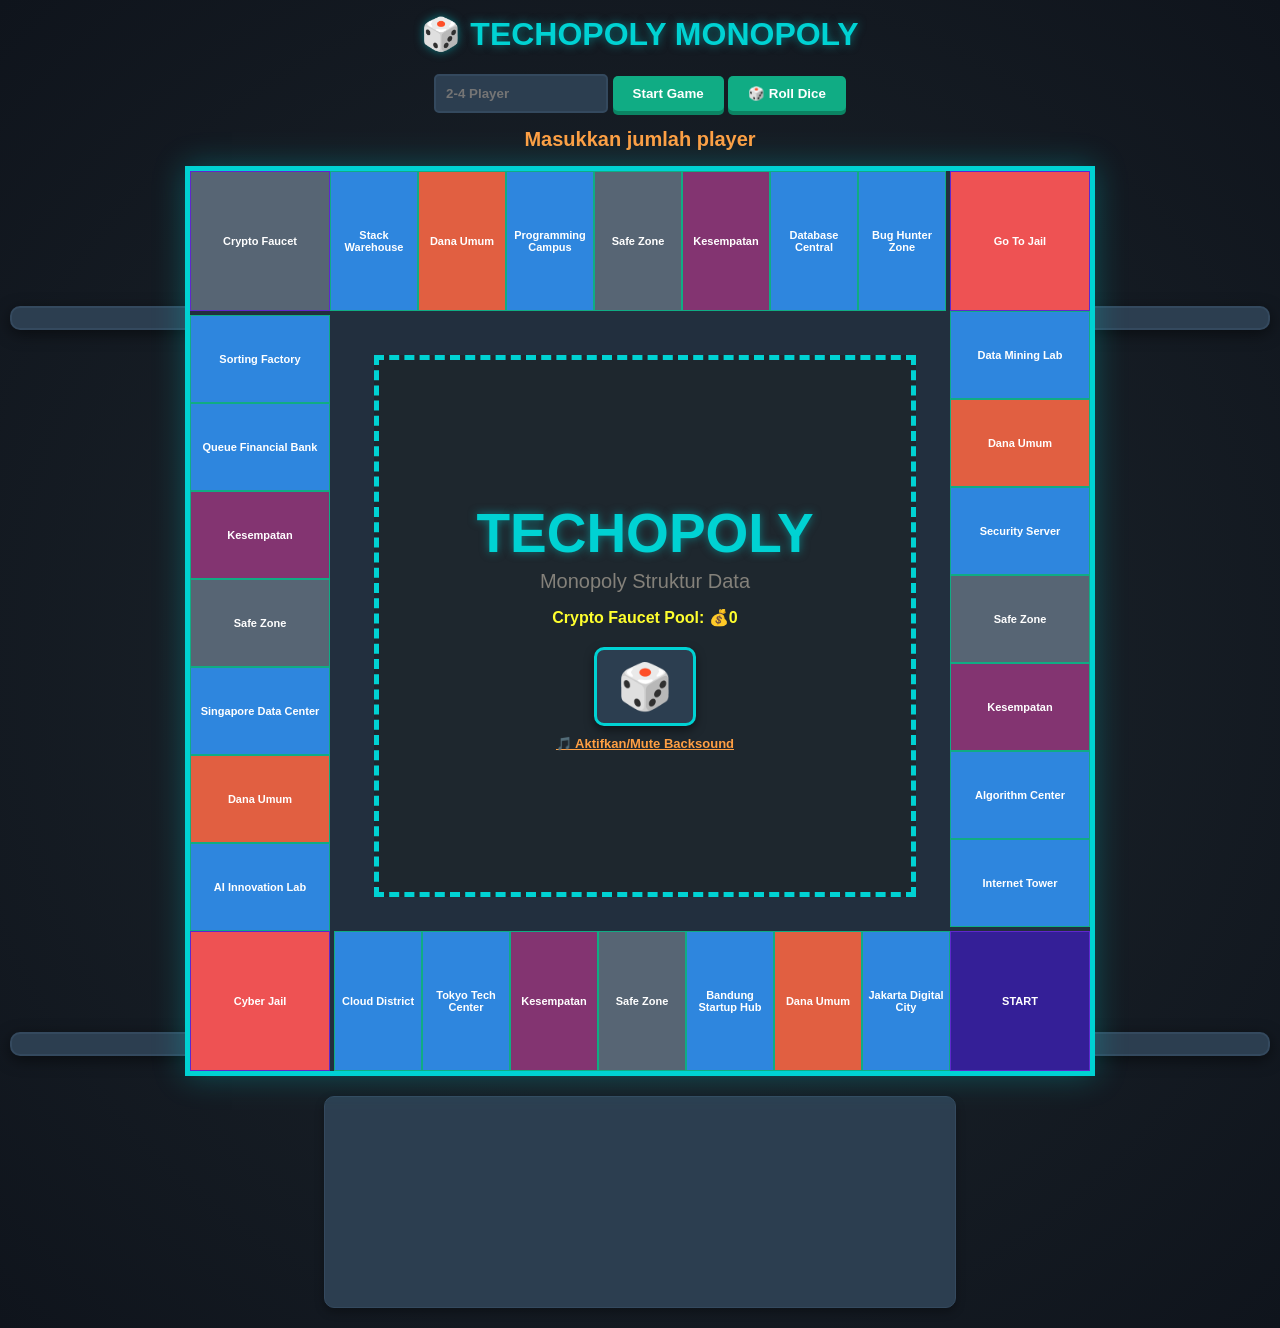
==== commit 1846583d: "Pibe Cuy" ====
--- a/exe.10.html
+++ b/exe.10.html
@@ -13,25 +13,23 @@
     background: radial-gradient(circle, #1e272e 0%, #0f141c 100%);
     color: #ffffff;
     font-family: 'Segoe UI', Arial, sans-serif;
-    overflow-x: hidden; /* Mencegah scroll horizontal */
 }
 
 h1 {
     text-align: center;
-    margin: 10px 0 5px 0;
+    margin-top: 15px;
     color: #00d2d3;
     text-shadow: 0 0 10px rgba(0, 210, 211, 0.5);
-    font-size: 24px;
 }
 
 .top-control {
     text-align: center;
-    margin-bottom: 10px;
+    margin-bottom: 15px;
 }
 
 input {
-    padding: 8px;
-    width: 120px;
+    padding: 10px;
+    width: 150px;
     border: 2px solid #34495e;
     background: #2c3e50;
     color: white;
@@ -40,65 +38,51 @@
 }
 
 button {
-    padding: 8px 16px;
+    padding: 10px 20px;
     border: none;
     background: #10ac84;
     color: white;
     border-radius: 5px;
     cursor: pointer;
     font-weight: bold;
-    box-shadow: 0 3px 0 #0b8463;
+    box-shadow: 0 4px 0 #0b8463;
     transition: all 0.1s ease;
 }
 
 button:hover { background: #1dd1a1; }
-button:active { transform: translateY(3px); box-shadow: none; }
+button:active { transform: translateY(4px); box-shadow: none; }
 button:disabled { background: #57606f; box-shadow: none; cursor: not-allowed; }
 
 .turn-box {
     text-align: center;
-    font-size: 16px;
+    font-size: 20px;
     font-weight: bold;
-    margin-bottom: 4px;
+    margin-bottom: 10px;
     color: #ff9f43;
 }
 
 .queue-box {
     text-align: center;
-    margin-bottom: 10px;
-    font-size: 14px;
-}
-
-/* CONTAINER UTAMA: Memastikan semua elemen berjajar rapi dalam satu layar tanpa scroll */
+    margin-bottom: 15px;
+    font-size: 18px;
+}
+
 .game-container {
     display: flex;
     justify-content: center;
-    align-items: center;
-    gap: 20px;
-    max-width: 1200px;
-    margin: 0 auto;
-    padding: 0 10px;
-}
-
-.side-column {
-    display: flex;
-    flex-direction: column;
-    gap: 15px;
-    width: 220px;
-}
-
-/* BOARD UPGRADE: Diperkecil ke 650px agar pas masuk resolusi layar standar tanpa scroll vertikal */
+    position: relative;
+}
+
+/* BOARD UPGRADE: Efek neon border glowing */
 .board {
-    width: 650px;
-    height: 650px;
+    width: 900px;
+    height: 900px;
     background: #222f3e;
     border: 5px solid #00d2d3;
     position: relative;
     box-shadow: 0 0 30px rgba(0, 210, 211, 0.3);
-    flex-shrink: 0;
-}
-
-/* TILE TEXT OPTIMIZATION: Diperbesar ukurannya dan dipaksa membungkus kata dengan rapi */
+}
+
 .tile {
     position: absolute;
     border: 1px solid #10ac84;
@@ -107,27 +91,22 @@
     justify-content: center;
     align-items: center;
     text-align: center;
-    font-size: 12px; /* Ukuran tulisan diperbesar agar lebih terbaca jelas */
+    font-size: 11px;
     font-weight: bold;
-    padding: 4px;
+    padding: 5px;
     color: #ffffff;
-    word-wrap: break-word;
-    overflow: hidden;
-    line-height: 1.2;
-}
-
-/* Dimensi Grid Baru yang Proporsional dengan Papan 650px */
+}
+
 .corner {
-    width: 106px;
-    height: 106px;
+    width: 140px;
+    height: 140px;
     background: #341f97;
     color: #ffffff;
     border: 1px solid #5f27cd;
-    font-size: 13px;
-}
-
-.horizontal { width: 63px; height: 106px; }
-.vertical { width: 106px; height: 63px; }
+}
+
+.horizontal { width: 88px; height: 140px; }
+.vertical { width: 140px; height: 88px; }
 
 .property { background: #2e86de; }
 .chance { background: #833471; }
@@ -137,10 +116,10 @@
 
 .center-area {
     position: absolute;
-    width: 428px;
-    height: 428px;
-    left: 106px;
-    top: 106px;
+    width: 532px;
+    height: 532px;
+    left: 184px;
+    top: 184px;
     background: #1e272e;
     border: 5px dashed #00d2d3;
     display: flex;
@@ -149,14 +128,14 @@
     flex-direction: column;
 }
 
-.center-area h1 { font-size: 38px; margin: 0; color: #00d2d3; }
-.center-area p { font-size: 15px; color: #84817a; margin: 3px 0; }
+.center-area h1 { font-size: 55px; margin: 0; color: #00d2d3; }
+.center-area p { font-size: 20px; color: #84817a; margin: 5px 0; }
 
 .dice-visual {
-    font-size: 32px;
-    margin-top: 10px;
+    font-size: 45px;
+    margin-top: 15px;
     background: #2c3e50;
-    padding: 5px 15px;
+    padding: 10px 20px;
     border: 3px solid #00d2d3;
     border-radius: 10px;
     box-shadow: 0 4px 10px rgba(0,0,0,0.5);
@@ -164,8 +143,8 @@
 }
 
 .player {
-    width: 20px;
-    height: 20px;
+    width: 24px;
+    height: 24px;
     border-radius: 50%;
     position: absolute;
     z-index: 999;
@@ -174,41 +153,45 @@
     justify-content: center;
     align-items: center;
     color: white;
-    font-size: 11px;
+    font-size: 12px;
     font-weight: bold;
     border: 2px solid white;
-    box-shadow: 0 0 6px rgba(255,255,255,0.8);
-}
-
-/* UI BOX PLAYER LENGKAP: Tata letak rapi di sisi kanan & kiri board */
+    box-shadow: 0 0 8px rgba(255,255,255,0.8);
+}
+
 .player-info {
+    position: absolute;
+    width: 180px;
     background: #2c3e50;
     border: 2px solid #34495e;
     border-radius: 10px;
     padding: 10px;
     box-shadow: 0 4px 15px rgba(0,0,0,0.5);
-    font-size: 13px;
-    height: 180px;
+    font-size: 14px;
+    max-height: 250px;
     overflow-y: auto;
-    box-sizing: border-box;
-}
+}
+
+#p1box{ left:10px; top:140px; }
+#p2box{ right:10px; top:140px; }
+#p3box{ left:10px; bottom:20px; }
+#p4box{ right:10px; bottom:20px; }
 
 .log {
-    width: 650px;
-    margin: 10px auto;
+    width: 600px;
+    margin: 20px auto;
     background: #2c3e50;
     border: 1px solid #34495e;
     border-radius: 10px;
-    padding: 10px;
-    height: 90px;
+    padding: 15px;
+    height: 180px;
     overflow: auto;
     box-shadow: 0 4px 10px rgba(0,0,0,0.3);
     color: #c8d6e5;
-    font-size: 13px;
-}
-
-.property-list { margin-top: 3px; padding-left: 15px; font-size: 11px; color: #ffdd59; }
-.audio-control { margin-top: 8px; font-size: 12px; color: #ff9f43; cursor: pointer; text-decoration: underline; font-weight: bold; }
+}
+
+.property-list { margin-top: 5px; padding-left: 15px; font-size: 11px; color: #ffdd59; }
+.audio-control { margin-top: 10px; font-size: 13px; color: #ff9f43; cursor: pointer; text-decoration: underline; font-weight: bold; }
 </style>
 </head>
 <body>
@@ -225,25 +208,20 @@
 <div class="queue-box" id="queueDisplay"></div>
 
 <div class="game-container">
-    <div class="side-column">
-        <div id="p1box" class="player-info"></div>
-        <div id="p3box" class="player-info"></div>
-    </div>
+    <div id="p1box" class="player-info"></div>
+    <div id="p2box" class="player-info"></div>
+    <div id="p3box" class="player-info"></div>
+    <div id="p4box" class="player-info"></div>
 
     <div class="board" id="board">
         <div class="center-area">
             <h1>TECHOPOLY</h1>
             <p>Monopoly Struktur Data</p>
-            <p id="poolDisplay" style="font-size: 14px; margin-top: 5px; color: #ffff2e; font-weight: bold;">Crypto Faucet Pool: 💰0</p>
+            <p id="poolDisplay" style="font-size: 16px; margin-top: 10px; color: #ffff2e; font-weight: bold;">Crypto Faucet Pool: 💰0</p>
             <div id="diceVisual" class="dice-visual">🎲</div>
             <div class="audio-control" onclick="toggleBGM()">🎵 Aktifkan/Mute Backsound</div>
         </div>
     </div>
-
-    <div class="side-column">
-        <div id="p2box" class="player-info"></div>
-        <div id="p4box" class="player-info"></div>
-    </div>
 </div>
 
 <div class="log" id="log"></div>
@@ -251,14 +229,14 @@
 <audio id="bgm" loop src="https://glichet.github.io/hosting-assets/synth_bgm_8bit.mp3" preload="auto"></audio>
 <audio id="sfxDice" src="assets/sound effect/efek-roll-dice.mp3" preload="auto"></audio>
 <audio id="sfxStep" src="assets/sound effect/efek-melangkah.mp3" preload="auto"></audio>
-<audio id="sfxCorrect" src="https://glichet.github.io/hosting-assets/correct_chime.mp3" preload="auto"></audio>
-<audio id="sfxWrong" src="https://glichet.github.io/hosting-assets/wrong_buzz.mp3" preload="auto"></audio>
-
-<audio id="sfxFaucet" src="assets/sound effect/crypto-faucet.mp3" preload="auto"></audio>
-<audio id="sfxBuy" src="assets/sound effect/beli-properti.mp3" preload="auto"></audio>
-<audio id="sfxCard" src="assets/sound effect/dana-kesempatan.mp3" preload="auto"></audio>
-<audio id="sfxWin" src="assets/sound effect/player-menang.mp3" preload="auto"></audio>
-<audio id="sfxLose" src="assets/sound effect/player-kalah.mp3" preload="auto"></audio>
+<audio id="sfxCorrect" src="assets/sound effect/family-feud-good-answer.mp3" preload="auto"></audio>
+<audio id="sfxWrong" src="assets/sound effect/nope-construction-worker-tf2-gaming-sound-effect-hd_ai7HT0p.mp3" preload="auto"></audio>
+
+<audio id="sfxFaucet" src="assets/sound effect/achievements2.mp3" preload="auto"></audio>
+<audio id="sfxBuy" src="assets/sound effect/getmoney.mp3" preload="auto"></audio>
+<audio id="sfxCard" src="assets/sound effect/achievements.mp3" preload="auto"></audio>
+<audio id="sfxWin" src="assets/sound effect/windah-absolute-cinema.mp3" preload="auto"></audio>
+<audio id="sfxLose" src="assets/sound effect/kucing-ketawa.mp3" preload="auto"></audio>
 
 <script>
 const board = document.getElementById("board");
@@ -332,18 +310,17 @@
         "Go To Jail", "Data Mining Lab", "Dana Umum", "Security Server", "Safe Zone", "Kesempatan", "Algorithm Center", "Internet Tower"
     ];
 
-    // Rekalkulasi koordinat path agar presisi pas dengan ukuran papan baru 650px
     let path = [];
-    path.push({x:544, y:544, w:106, h:106}); 
-    for(let i=0; i<7; i++) { path.push({x:481-(i*63), y:544, w:63, h:106}); } 
-    path.push({x:0, y:544, w:106, h:106}); 
-    for(let i=0; i<7; i++) { path.push({x:0, y:481-(i*63), w:106, h:63}); } 
-    path.push({x:0, y:0, w:106, h:106}); 
-    for(let i=0; i<7; i++) { path.push({x:106+(i*63), y:0, w:63, h:106}); } 
-    path.push({x:544, y:0, w:106, h:106}); 
-    for(let i=0; i<7; i++) { path.push({x:544, y:106+(i*63), w:106, h:63}); } 
-
-    for(let i=0; i<32; i++){
+    path.push({x:760,y:760,w:140,h:140});
+    for(let i=0;i<7;i++) { path.push({x:672-(i*88), y:760, w:88, h:140}); }
+    path.push({x:0,y:760,w:140,h:140});
+    for(let i=0;i<7;i++) { path.push({x:0, y:672-(i*88), w:140, h:88}); }
+    path.push({x:0,y:0,w:140,h:140});
+    for(let i=0;i<7;i++) { path.push({x:140+(i*88), y:0, w:88, h:140}); }
+    path.push({x:760,y:0,w:140,h:140});
+    for(let i=0;i<7;i++) { path.push({x:760, y:140+(i*88), w:140, h:88}); }
+
+    for(let i=0;i<32;i++){
         let type = "property";
         if(names[i].includes("Dana")) type = "community";
         if(names[i].includes("Kesempatan")) type = "chance";
@@ -370,8 +347,8 @@
     tiles.forEach(tile=>{
         let div = document.createElement("div");
         div.classList.add("tile");
-        if(tile.w === 106 && tile.h === 106) { div.classList.add("corner"); }
-        else if(tile.h === 106) { div.classList.add("horizontal"); }
+        if(tile.w === 140 && tile.h === 140) { div.classList.add("corner"); }
+        else if(tile.h === 140) { div.classList.add("horizontal"); }
         else { div.classList.add("vertical"); }
 
         if(tile.type === "property") div.classList.add("property");
@@ -388,7 +365,7 @@
 }
 createBoard();
 
-/* BANK SOAL: 20 Soal Pilihan Ganda (A, B, C) Masing-Masing Materi Ada 5 Soal */
+/* 2. BANK SOAL: 20 Soal Pilihan Ganda (A, B, C) Masing-Masing Materi Ada 5 Soal */
 const storyChallenges = [
     // --- QUEUE / FIFO (5 Soal) ---
     { 
@@ -549,13 +526,13 @@
         });
 
         playersInTile.forEach((data,order)=>{
-            let playerSize = 20;
-            let spacing = 3;
+            let playerSize = 24;
+            let spacing = 5;
             let cols = 2;
             let row = Math.floor(order / cols);
             let col = order % cols;
-            let offsetX = 8 + (col * (playerSize + spacing));
-            let offsetY = 8 + (row * (playerSize + spacing));
+            let offsetX = 10 + (col * (playerSize + spacing));
+            let offsetY = 10 + (row * (playerSize + spacing));
 
             data.player.element.style.left = (tile.x + offsetX) + "px";
             data.player.element.style.top = (tile.y + offsetY) + "px";
@@ -586,10 +563,10 @@
         let statusJail = player.jailTurns > 0 ? ` <span style="color:red;">(🔒 Jailed)</span>` : "";
 
         boxes[index].innerHTML = `
-            <h3 style="color:${colors[index]}; margin: 2px 0;">${player.name}${statusJail}</h3>
+            <h3 style="color:${colors[index]}; margin: 5px 0;">${player.name}${statusJail}</h3>
             💰 Money: ${player.money}<br>
             🏠 Jumlah Properti: ${player.properties.length}
-            <div style="font-weight:bold; margin-top:3px; font-size:11px;">Daftar Properti:</div>
+            <div style="font-weight:bold; margin-top:5px; font-size:12px;">Daftar Properti:</div>
             ${propsHTML}
         `;
     });
@@ -692,6 +669,7 @@
         return;
     }
 
+    // --- SLOT KONDISI 1: Mendarat di Crypto Faucet ---
     if(players[playerIndex].position === FREE_PARKING_INDEX) {
         sfxFaucet.currentTime = 0;
         sfxFaucet.play().catch(e => console.log(e));
@@ -717,6 +695,7 @@
                     players[playerIndex].properties.push(tile.name);
                     addLog("🏠 " + players[playerIndex].name + " membeli " + tile.name);
                     
+                    // --- SLOT KONDISI 2: Membeli Properti ---
                     sfxBuy.currentTime = 0;
                     sfxBuy.play().catch(e => console.log(e));
                 } else {
@@ -755,6 +734,7 @@
 function processChance(playerIndex){
     let card = chanceCards[Math.floor(Math.random()*chanceCards.length)];
     
+    // --- SLOT KONDISI 3A: Mendapatkan Kartu Kesempatan ---
     sfxCard.currentTime = 0;
     sfxCard.play().catch(e => console.log(e));
 
@@ -776,6 +756,7 @@
 function processCommunity(playerIndex){
     let card = communityCards[Math.floor(Math.random()*communityCards.length)];
     
+    // --- SLOT KONDISI 3B: Mendapatkan Kartu Dana Umum ---
     sfxCard.currentTime = 0;
     sfxCard.play().catch(e => console.log(e));
 
@@ -838,6 +819,7 @@
     let gameOver = false;
 
     for (let player of players) {
+        // --- SLOT KONDISI 4: Player Menang ---
         if(player.money >= targetMoney){
             sfxWin.currentTime = 0;
             sfxWin.play().catch(e => console.log(e));
@@ -847,6 +829,7 @@
             gameOver = true;
             break;
         }
+        // --- SLOT KONDISI 5: Player Bangkrut/Kalah ---
         if(player.money <= 0){
             sfxLose.currentTime = 0;
             sfxLose.play().catch(e => console.log(e));
